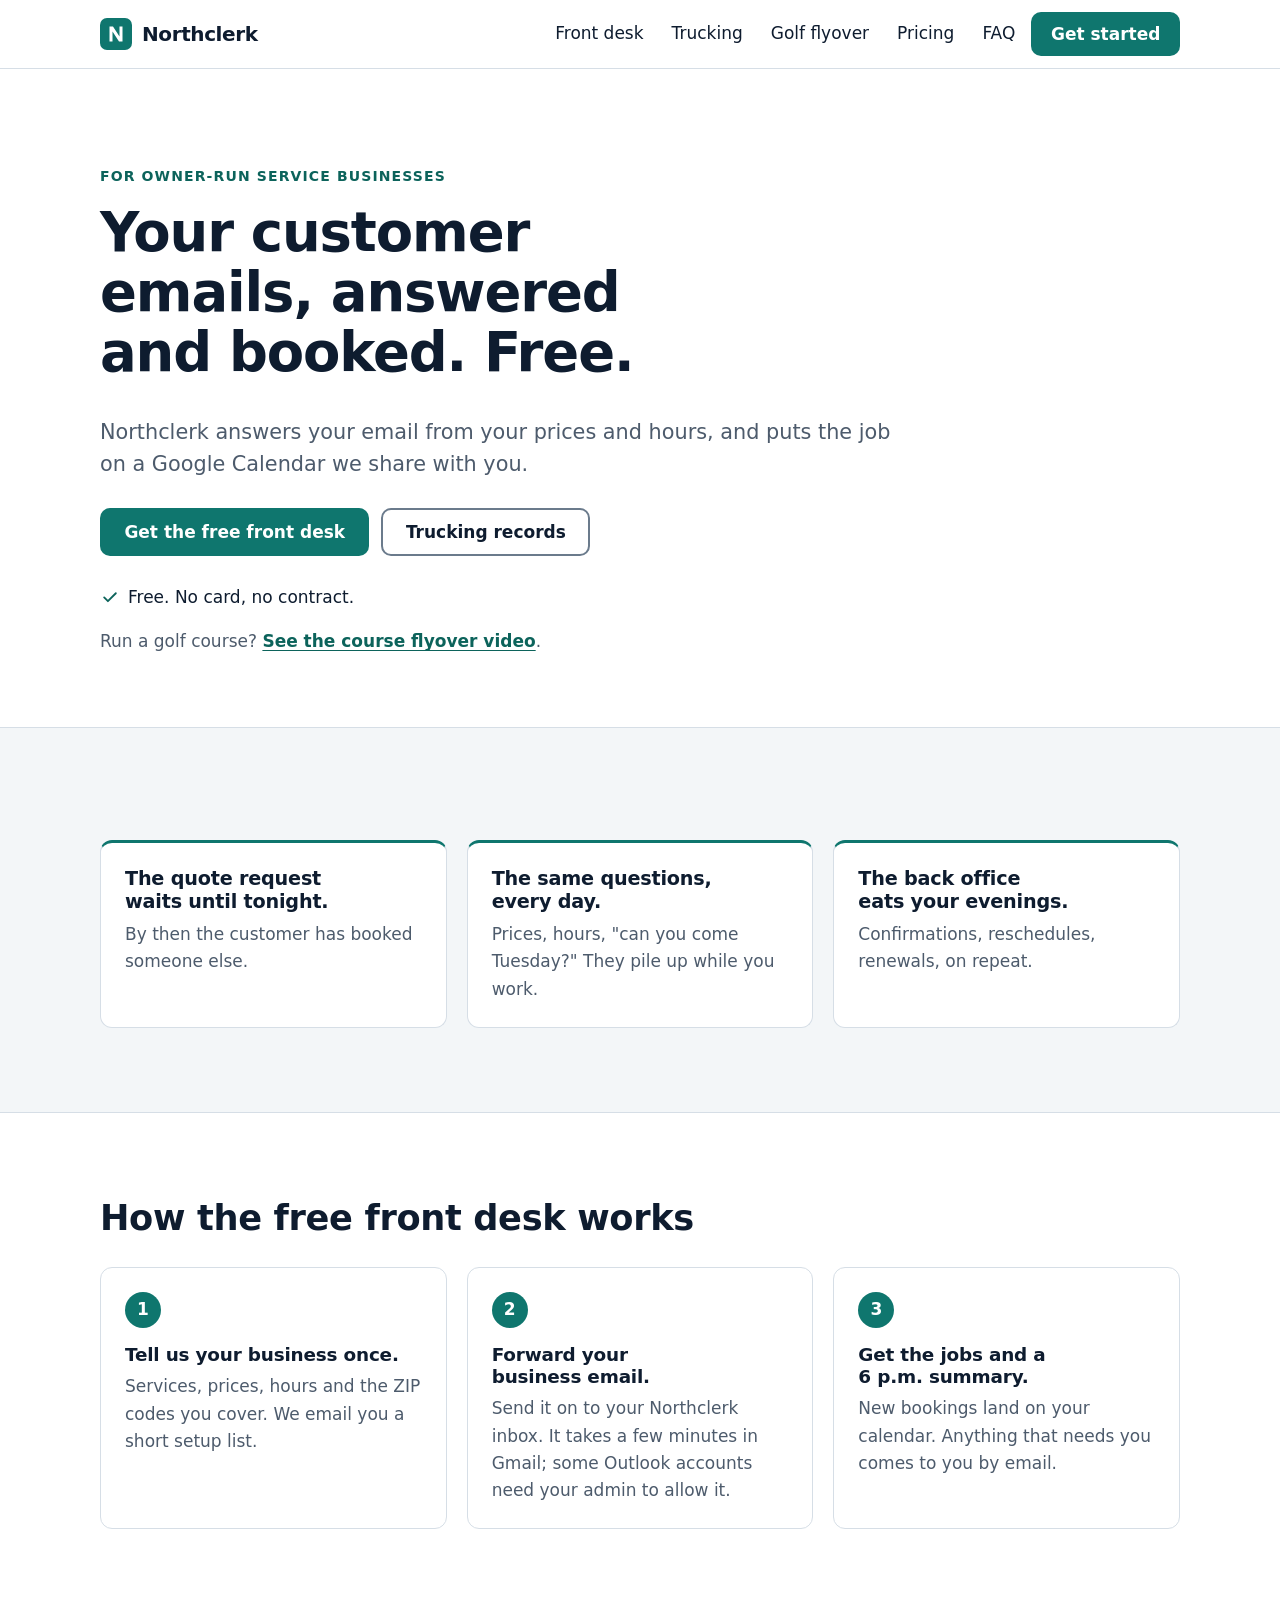
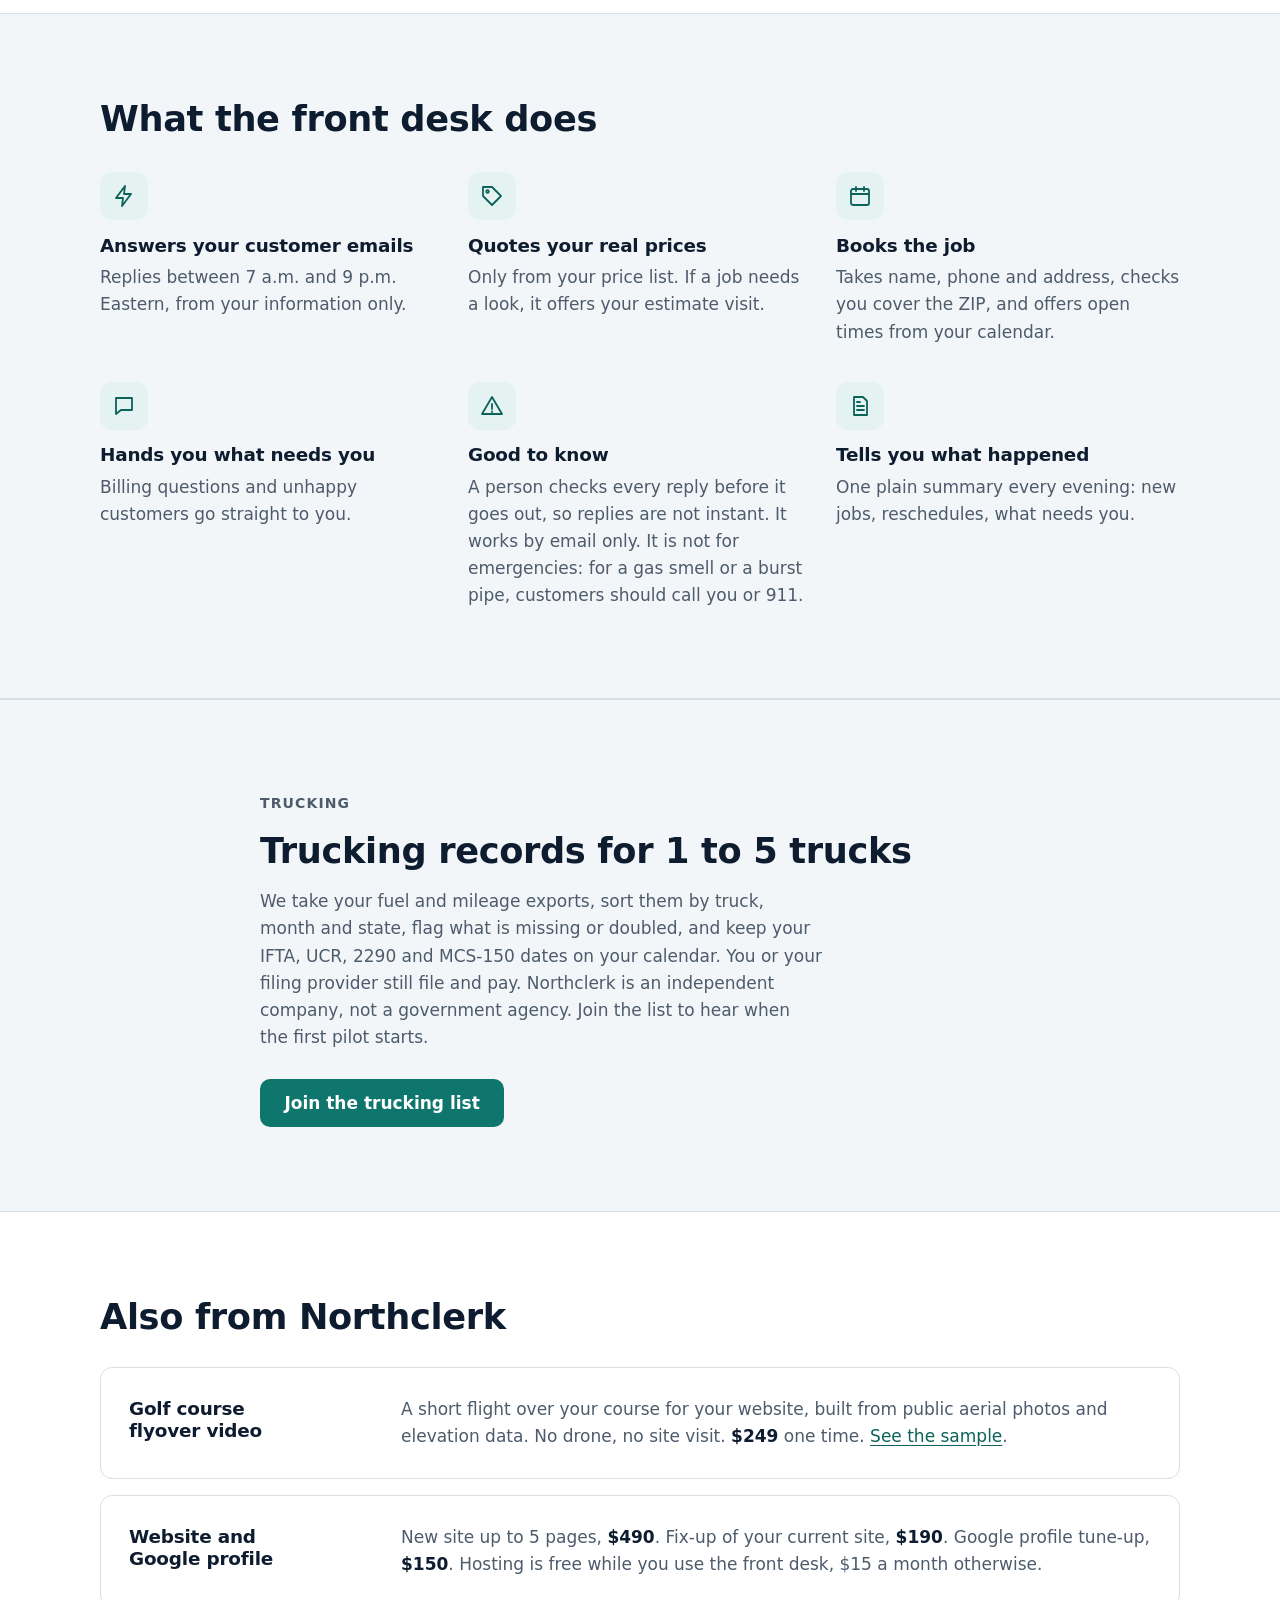
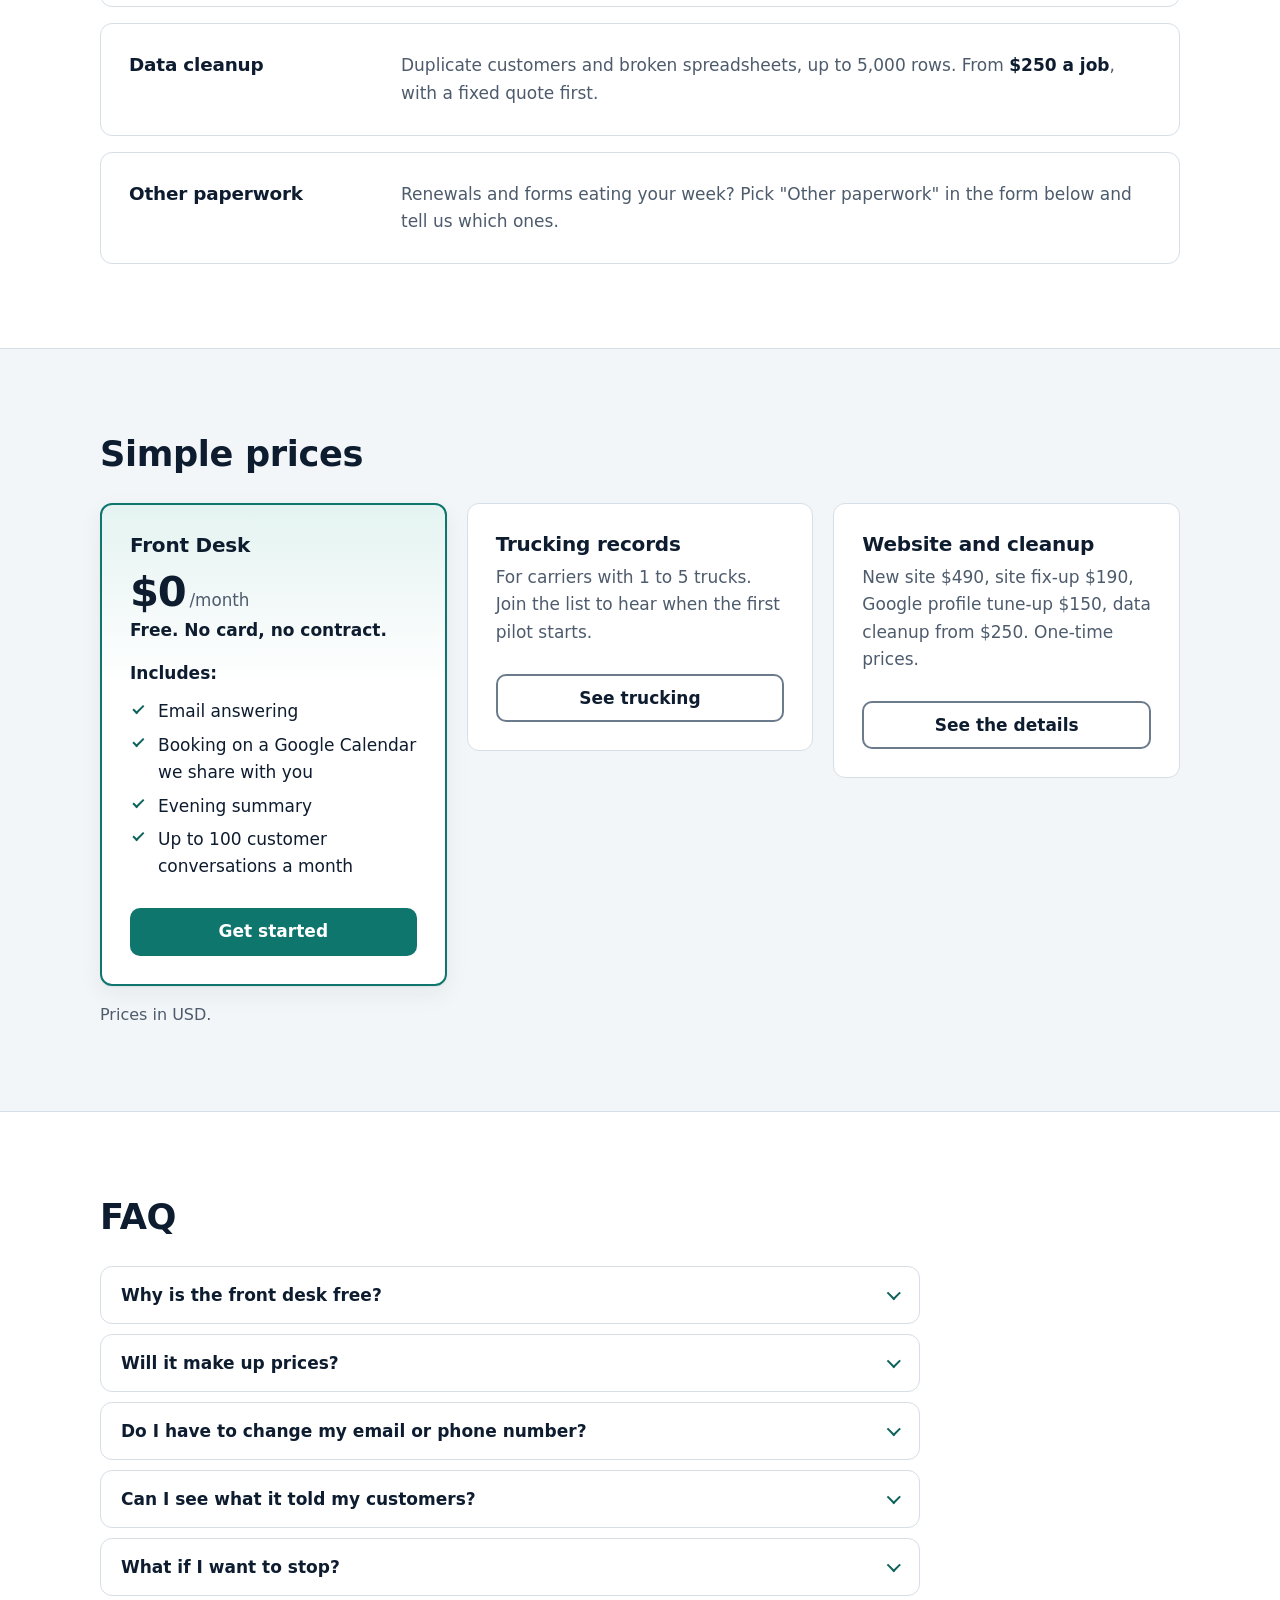
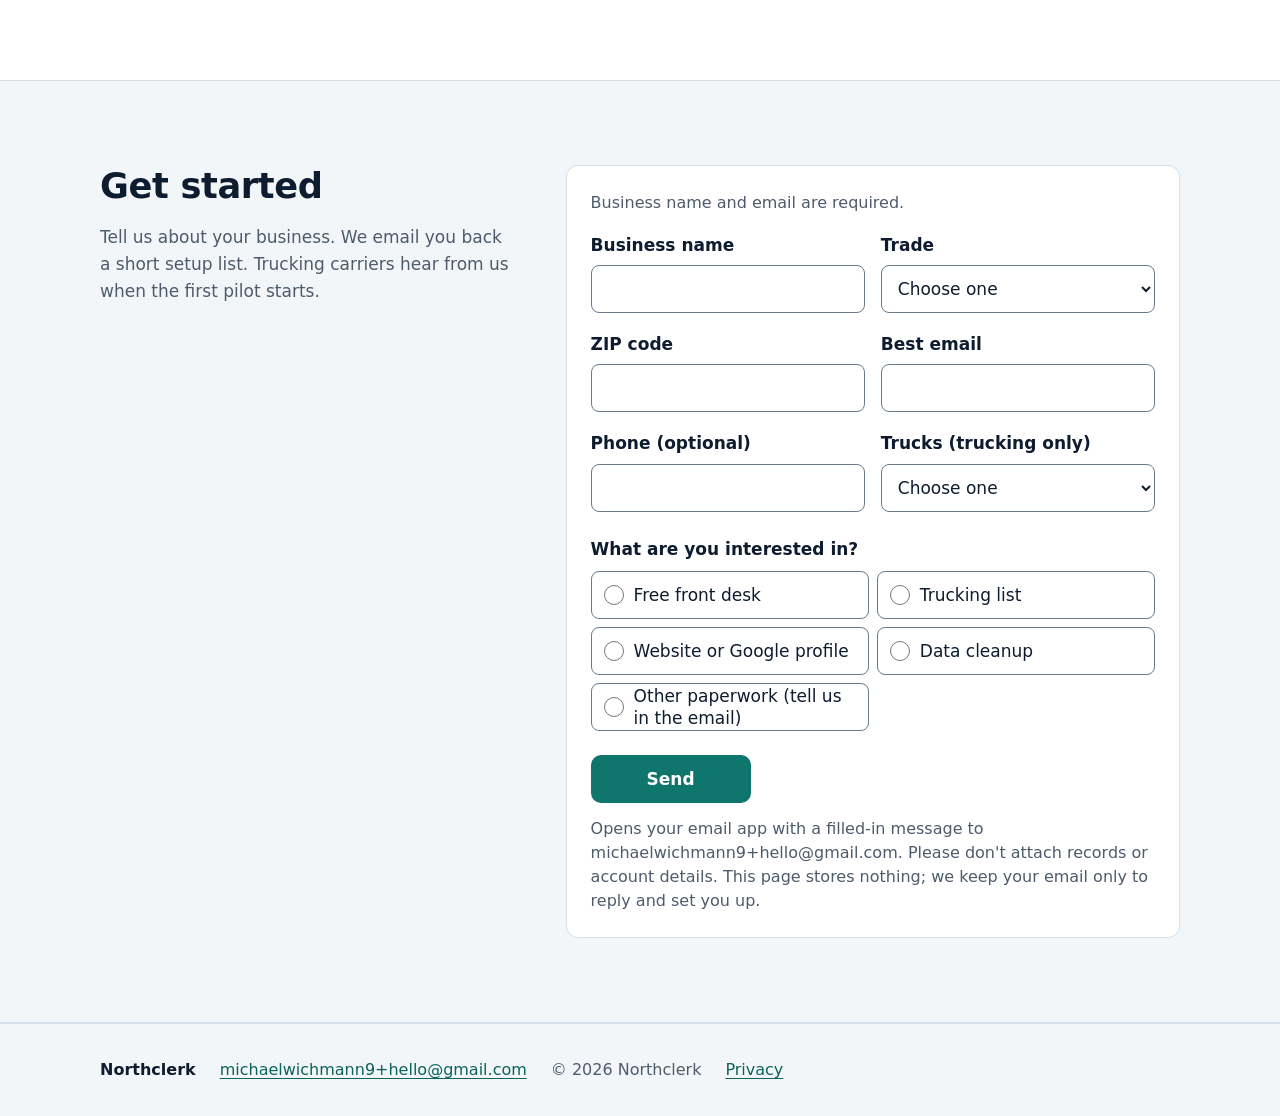
==== index.html @ 7df31d38 "Northclerk site build 8b367c43c388" ====
<!doctype html>
<html lang="en">
<head>
<meta charset="utf-8">
<meta name="northclerk-build" content="8b367c43c38899eb7cf8dd6a8e715c4de9c36d3cd149e46993577dcfc8d37017">
<meta name="viewport" content="width=device-width, initial-scale=1">
<title>Northclerk: a free email front desk for service businesses</title>
<meta name="description" content="Northclerk answers your customers' emails from your prices and hours and books the job on a Google Calendar we share with you. Free, no card, no contract.">
<meta name="color-scheme" content="light dark">
<meta name="theme-color" content="#ffffff" media="(prefers-color-scheme: light)">
<meta name="theme-color" content="#0c1520" media="(prefers-color-scheme: dark)">
<meta property="og:type" content="website">
<meta property="og:site_name" content="Northclerk">
<meta property="og:title" content="Northclerk: a free email front desk for service businesses">
<meta property="og:description" content="Northclerk answers your customers' emails from your prices and hours and books the job on a Google Calendar we share with you. Free, no card, no contract.">
<link rel="icon" type="image/svg+xml" href="data:image/svg+xml,%3Csvg xmlns='http://www.w3.org/2000/svg' viewBox='0 0 64 64'%3E%3Crect width='64' height='64' rx='14' fill='%230f766e'/%3E%3Cpath d='M19 47V17h7l13 20V17h6v30h-7L25 27v20z' fill='%23fff'/%3E%3C/svg%3E">
<script>document.documentElement.className += ' js';</script>
<link rel="stylesheet" href="styles.css">
</head>
<body>
<a class="skip-link" href="#main">Skip to content</a>

<header class="site-header">
  <div class="container header-inner">
    <a class="brand" href="#top" aria-label="Northclerk, back to top">
      <svg class="brand-mark" viewBox="0 0 64 64" width="32" height="32" aria-hidden="true" focusable="false"><rect width="64" height="64" rx="14" fill="currentColor"/><path d="M19 47V17h7l13 20V17h6v30h-7L25 27v20z" fill="var(--accent-ink)"/></svg>
      <span class="brand-name">Northclerk</span>
    </a>
    <button class="nav-toggle" type="button" aria-expanded="false" aria-controls="site-nav">
      <svg width="20" height="20" viewBox="0 0 24 24" fill="none" stroke="currentColor" stroke-width="2" stroke-linecap="round" aria-hidden="true" focusable="false"><path d="M4 7h16M4 12h16M4 17h16"/></svg>
      <span>Menu</span>
    </button>
    <nav class="site-nav" id="site-nav" aria-label="Main">
      <ul>
        <li><a href="#product">Front desk</a></li>
        <li><a href="#trucking">Trucking</a></li>
        <li><a href="/flyover/">Golf flyover</a></li>
        <li><a href="#pricing">Pricing</a></li>
        <li><a href="#faq">FAQ</a></li>
        <li><a class="btn btn-primary btn-small" href="#get-started">Get started</a></li>
      </ul>
    </nav>
  </div>
</header>

<main id="main">

  <section class="hero" id="top" aria-labelledby="hero-title">
    <div class="container">
      <p class="eyebrow">For owner-run service businesses</p>
      <h1 id="hero-title">Your customer emails, answered and booked. Free.</h1>
      <p class="lead">Northclerk answers your email from your prices and hours, and puts the job on a Google Calendar we share with you.</p>
      <div class="btn-row">
        <a class="btn btn-primary" href="#get-started">Get the free front desk</a>
        <a class="btn btn-secondary" href="#trucking">Trucking records</a>
      </div>
      <p class="trust-line">
        <svg width="20" height="20" viewBox="0 0 24 24" fill="none" stroke="currentColor" stroke-width="2.2" stroke-linecap="round" stroke-linejoin="round" aria-hidden="true" focusable="false"><path d="M5 12.5l4.5 4.5L19 7.5"/></svg>
        <span>Free. No card, no contract.</span>
      </p>
      <p class="cross-link">Run a golf course? <a href="/flyover/">See the course flyover video</a>.</p>
    </div>
  </section>

  <section class="section section-alt" id="problem" aria-labelledby="problem-title">
    <div class="container">
      <h2 class="sr-only" id="problem-title">The problem</h2>
      <div class="grid grid-3">
        <article class="card problem-card">
          <h3>The quote request waits until tonight.</h3>
          <p>By then the customer has booked someone else.</p>
        </article>
        <article class="card problem-card">
          <h3>The same questions, every day.</h3>
          <p>Prices, hours, "can you come Tuesday?" They pile up while you work.</p>
        </article>
        <article class="card problem-card">
          <h3>The back office eats your evenings.</h3>
          <p>Confirmations, reschedules, renewals, on repeat.</p>
        </article>
      </div>
    </div>
  </section>

  <section class="section" id="product" aria-labelledby="how-title">
    <div class="container">
      <h2 id="how-title">How the free front desk works</h2>
      <ol class="grid grid-3 steps">
        <li class="card step">
          <h3>Tell us your business once.</h3>
          <p>Services, prices, hours and the ZIP codes you cover. We email you a short setup list.</p>
        </li>
        <li class="card step">
          <h3>Forward your business email.</h3>
          <p>Send it on to your Northclerk inbox. It takes a few minutes in Gmail; some Outlook accounts need your admin to allow it.</p>
        </li>
        <li class="card step">
          <h3>Get the jobs and a 6 p.m. summary.</h3>
          <p>New bookings land on your calendar. Anything that needs you comes to you by email.</p>
        </li>
      </ol>
    </div>
  </section>

  <section class="section section-alt" id="features" aria-labelledby="features-title">
    <div class="container">
      <h2 id="features-title">What the front desk does</h2>
      <div class="grid grid-3 features">
        <article class="feature">
          <span class="icon" aria-hidden="true"><svg viewBox="0 0 24 24" width="24" height="24" fill="none" stroke="currentColor" stroke-width="1.8" stroke-linecap="round" stroke-linejoin="round" focusable="false"><path d="M13 2 4 14h7l-1 8 9-12h-7z"/></svg></span>
          <h3>Answers your customer emails</h3>
          <p>Replies between 7 a.m. and 9 p.m. Eastern, from your information only.</p>
        </article>
        <article class="feature">
          <span class="icon" aria-hidden="true"><svg viewBox="0 0 24 24" width="24" height="24" fill="none" stroke="currentColor" stroke-width="1.8" stroke-linecap="round" stroke-linejoin="round" focusable="false"><path d="M3 3h9l9 9-9 9-9-9z"/><circle cx="7.5" cy="7.5" r="1.3"/></svg></span>
          <h3>Quotes your real prices</h3>
          <p>Only from your price list. If a job needs a look, it offers your estimate visit.</p>
        </article>
        <article class="feature">
          <span class="icon" aria-hidden="true"><svg viewBox="0 0 24 24" width="24" height="24" fill="none" stroke="currentColor" stroke-width="1.8" stroke-linecap="round" stroke-linejoin="round" focusable="false"><rect x="3" y="5" width="18" height="16" rx="2"/><path d="M3 10h18M8 3v4M16 3v4"/></svg></span>
          <h3>Books the job</h3>
          <p>Takes name, phone and address, checks you cover the ZIP, and offers open times from your calendar.</p>
        </article>
        <article class="feature">
          <span class="icon" aria-hidden="true"><svg viewBox="0 0 24 24" width="24" height="24" fill="none" stroke="currentColor" stroke-width="1.8" stroke-linecap="round" stroke-linejoin="round" focusable="false"><path d="M4 4h16v12H9l-5 4z"/></svg></span>
          <h3>Hands you what needs you</h3>
          <p>Billing questions and unhappy customers go straight to you.</p>
        </article>
        <article class="feature">
          <span class="icon" aria-hidden="true"><svg viewBox="0 0 24 24" width="24" height="24" fill="none" stroke="currentColor" stroke-width="1.8" stroke-linecap="round" stroke-linejoin="round" focusable="false"><path d="M12 3 2 20h20z"/><path d="M12 10v5M12 17.5v.5"/></svg></span>
          <h3>Good to know</h3>
          <p>A person checks every reply before it goes out, so replies are not instant. It works by email only. It is not for emergencies: for a gas smell or a burst pipe, customers should call you or 911.</p>
        </article>
        <article class="feature">
          <span class="icon" aria-hidden="true"><svg viewBox="0 0 24 24" width="24" height="24" fill="none" stroke="currentColor" stroke-width="1.8" stroke-linecap="round" stroke-linejoin="round" focusable="false"><path d="M6 3h9l4 4v14H6z"/><path d="M9 8h3M9 12h7M9 16h7"/></svg></span>
          <h3>Tells you what happened</h3>
          <p>One plain summary every evening: new jobs, reschedules, what needs you.</p>
        </article>
      </div>
    </div>
  </section>

  <section class="section section-alt" id="trucking" aria-labelledby="trucking-title">
    <div class="container narrow">
      <div class="demo-copy">
        <p class="eyebrow">Trucking</p>
        <h2 id="trucking-title">Trucking records for 1 to 5 trucks</h2>
        <p>We take your fuel and mileage exports, sort them by truck, month and state, flag what is missing or doubled, and keep your IFTA, UCR, 2290 and MCS-150 dates on your calendar. You or your filing provider still file and pay. Northclerk is an independent company, not a government agency. Join the list to hear when the first pilot starts.</p>
        <div class="btn-row">
          <a class="btn btn-primary" href="#get-started" data-interest="Trucking paperwork list">Join the trucking list</a>
        </div>
      </div>
    </div>
  </section>

  <section class="section" id="more" aria-labelledby="more-title">
    <div class="container">
      <h2 id="more-title">Also from Northclerk</h2>
      <div class="lines">
        <article class="card line">
          <h3>Golf course flyover video</h3>
          <p>A short flight over your course for your website, built from public aerial photos and elevation data. No drone, no site visit. <strong>$249</strong> one time. <a href="/flyover/">See the sample</a>.</p>
        </article>
        <article class="card line">
          <h3>Website and Google profile</h3>
          <p>New site up to 5 pages, <strong>$490</strong>. Fix-up of your current site, <strong>$190</strong>. Google profile tune-up, <strong>$150</strong>. Hosting is free while you use the front desk, $15 a month otherwise.</p>
        </article>
        <article class="card line">
          <h3>Data cleanup</h3>
          <p>Duplicate customers and broken spreadsheets, up to 5,000 rows. From <strong>$250 a job</strong>, with a fixed quote first.</p>
        </article>
        <article class="card line">
          <h3>Other paperwork</h3>
          <p>Renewals and forms eating your week? Pick "Other paperwork" in the form below and tell us which ones.</p>
        </article>
      </div>
    </div>
  </section>

  <section class="section section-alt" id="pricing" aria-labelledby="pricing-title">
    <div class="container">
      <h2 id="pricing-title">Simple prices</h2>
      <div class="grid grid-3 pricing">
        <article class="card price-card price-card-featured" aria-labelledby="plan-1">
          <h3 id="plan-1">Front Desk</h3>
          <p class="price"><span class="amount">$0</span><span class="per">/month</span></p>
          <p class="price-sub">Free. No card, no contract.</p>
          <p class="includes">Includes:</p>
          <ul class="checks">
            <li>Email answering</li>
            <li>Booking on a Google Calendar we share with you</li>
            <li>Evening summary</li>
            <li>Up to 100 customer conversations a month</li>
          </ul>
          <a class="btn btn-primary" href="#get-started">Get started</a>
        </article>
        <article class="card price-card" aria-labelledby="plan-2">
          <h3 id="plan-2">Trucking records</h3>
          <p class="desc">For carriers with 1 to 5 trucks. Join the list to hear when the first pilot starts.</p>
          <a class="btn btn-secondary" href="#trucking">See trucking</a>
        </article>
        <article class="card price-card" aria-labelledby="plan-3">
          <h3 id="plan-3">Website and cleanup</h3>
          <p class="desc">New site $490, site fix-up $190, Google profile tune-up $150, data cleanup from $250. One-time prices.</p>
          <a class="btn btn-secondary" href="#more">See the details</a>
        </article>
      </div>
      <p class="fine">Prices in USD.</p>
    </div>
  </section>

  <section class="section" id="faq" aria-labelledby="faq-title">
    <div class="container">
      <h2 id="faq-title">FAQ</h2>
      <div class="faq">
        <details>
          <summary>Why is the front desk free?</summary>
          <p>It costs us little to run, and it shows you how we work. We charge for websites, cleanup and records work. It covers up to 100 conversations a month, and we will tell you before anything changes.</p>
        </details>
        <details>
          <summary>Will it make up prices?</summary>
          <p>No. It quotes only from your price list. Anything else goes to you.</p>
        </details>
        <details>
          <summary>Do I have to change my email or phone number?</summary>
          <p>No. You keep your email, phone number and website, and forward your business email to your Northclerk inbox. Replies to customers come from that inbox, which is a Gmail address.</p>
        </details>
        <details>
          <summary>Can I see what it told my customers?</summary>
          <p>Yes. Every conversation is in your evening summary, and we send the full thread whenever you ask.</p>
        </details>
        <details>
          <summary>What if I want to stop?</summary>
          <p>Tell us and we stop. No contract.</p>
        </details>
      </div>
    </div>
  </section>

  <section class="section section-alt" id="get-started" aria-labelledby="start-title">
    <div class="container start-layout">
      <div class="start-copy">
        <h2 id="start-title">Get started</h2>
        <p>Tell us about your business. We email you back a short setup list. Trucking carriers hear from us when the first pilot starts.</p>
      </div>

      <form class="card signup" id="signup-form" action="mailto:michaelwichmann9+hello@gmail.com" method="post" enctype="text/plain" autocomplete="on">
        <p class="form-hint">Business name and email are required.</p>
        <div class="fields">
          <div class="field">
            <label for="f-business">Business name</label>
            <input type="text" id="f-business" name="Business name" required autocomplete="organization" aria-describedby="e-business">
            <span class="field-error" id="e-business" aria-live="polite"></span>
          </div>
          <div class="field">
            <label for="f-trade">Trade</label>
            <select id="f-trade" name="Trade">
              <option value="">Choose one</option>
              <option>Plumbing</option>
              <option>HVAC</option>
              <option>Electrical</option>
              <option>Roofing</option>
              <option>Landscaping</option>
              <option>Cleaning</option>
              <option>Auto repair</option>
              <option>Salon/spa</option>
              <option>Garage door</option>
              <option>Pest control</option>
              <option>Trucking</option>
              <option>Other</option>
            </select>
          </div>
          <div class="field">
            <label for="f-zip">ZIP code</label>
            <input type="text" id="f-zip" name="ZIP code" inputmode="numeric" autocomplete="postal-code">
          </div>
          <div class="field">
            <label for="f-email">Best email</label>
            <input type="email" id="f-email" name="Best email" required autocomplete="email" aria-describedby="e-email">
            <span class="field-error" id="e-email" aria-live="polite"></span>
          </div>
          <div class="field">
            <label for="f-phone">Phone (optional)</label>
            <input type="tel" id="f-phone" name="Phone" autocomplete="tel">
          </div>
          <div class="field">
            <label for="f-trucks">Trucks (trucking only)</label>
            <select id="f-trucks" name="Trucks">
              <option value="">Choose one</option>
              <option>1</option>
              <option>2 to 5</option>
              <option value="6 to 10">6 to 10</option>
              <option>More than 10</option>
            </select>
          </div>
        </div>
        <fieldset class="choices">
          <legend>What are you interested in?</legend>
          <label class="choice"><input type="radio" name="Interested in" value="Free front desk"><span>Free front desk</span></label>
          <label class="choice"><input type="radio" name="Interested in" value="Trucking paperwork list"><span>Trucking list</span></label>
          <label class="choice"><input type="radio" name="Interested in" value="Website"><span>Website or Google profile</span></label>
          <label class="choice"><input type="radio" name="Interested in" value="Data cleanup"><span>Data cleanup</span></label>
          <label class="choice"><input type="radio" name="Interested in" value="Other paperwork"><span>Other paperwork (tell us in the email)</span></label>
        </fieldset>
        <div class="submit-row">
          <button class="btn btn-primary" type="submit" aria-describedby="send-note">Send</button>
          <p class="note" id="send-note">Opens your email app with a filled-in message to michaelwichmann9+hello@gmail.com. Please don't attach records or account details. This page stores nothing; we keep your email only to reply and set you up.</p>
        </div>
      </form>
    </div>
  </section>

</main>

<footer class="site-footer">
  <div class="container footer-inner">
    <p class="footer-brand"><strong>Northclerk</strong></p>
    <p><a href="mailto:michaelwichmann9+hello@gmail.com">michaelwichmann9+hello@gmail.com</a></p>
    <p>&copy; 2026 Northclerk</p>
    <p><a href="privacy.html">Privacy</a></p>
  </div>
</footer>

<script src="site.js" defer></script>
</body>
</html>
---- styles.css ----
/* Northclerk marketing site. No external resources. System fonts only. */

:root {
  --bg: #ffffff;
  --bg-alt: #f3f6f8;
  --surface: #ffffff;
  --ink: #0e1c2f;
  --muted: #4d5b6c;
  --line: #d6dee6;
  --line-strong: #aab7c4;
  --field-line: #6b7b8c;
  --accent: #0f766e;
  --accent-ink: #ffffff;
  --accent-text: #0c635b;
  --accent-soft: #e4f3f1;
  --error: #b42318;
  --shadow: 0 1px 2px rgba(14, 28, 47, 0.06), 0 8px 24px rgba(14, 28, 47, 0.06);
  --font: system-ui, -apple-system, "Segoe UI", Roboto, "Helvetica Neue", Arial, sans-serif;
  --radius: 12px;
  --header-h: 68px;
}

@media (prefers-color-scheme: dark) {
  :root {
    --bg: #0c1520;
    --bg-alt: #101c2a;
    --surface: #142234;
    --ink: #e8eef4;
    --muted: #a9b7c6;
    --line: #26384c;
    --line-strong: #46607a;
    --field-line: #6a859f;
    --accent: #5fd1c3;
    --accent-ink: #04201d;
    --accent-text: #6fddd0;
    --accent-soft: #123432;
    --error: #ff9d92;
    --shadow: 0 1px 2px rgba(0, 0, 0, 0.4), 0 8px 24px rgba(0, 0, 0, 0.3);
  }
}

*,
*::before,
*::after { box-sizing: border-box; }

html {
  -webkit-text-size-adjust: 100%;
  scroll-padding-top: calc(var(--header-h) + 8px);
}

@media (prefers-reduced-motion: no-preference) {
  html { scroll-behavior: smooth; }
}

body {
  margin: 0;
  background: var(--bg);
  color: var(--ink);
  font-family: var(--font);
  font-size: 1.0625rem; /* 17px */
  line-height: 1.6;
  min-height: 100vh;
  display: flex;
  flex-direction: column;
}

img, svg, iframe { max-width: 100%; }
main { flex: 1 0 auto; }

h1, h2, h3 { line-height: 1.2; margin: 0 0 0.6em; letter-spacing: -0.01em; text-wrap: balance; }
h1 { font-size: clamp(2.05rem, 6vw, 3.4rem); letter-spacing: -0.02em; line-height: 1.1; }
h2 { font-size: clamp(1.6rem, 4vw, 2.2rem); margin-bottom: 1rem; }
h3 { font-size: 1.15rem; margin-bottom: 0.4em; }
p { margin: 0 0 1em; }
p:last-child { margin-bottom: 0; }

a { color: var(--accent-text); text-underline-offset: 3px; }
a:hover { text-decoration-thickness: 2px; }

:focus-visible {
  outline: 3px solid var(--accent);
  outline-offset: 3px;
  border-radius: 4px;
}

.sr-only {
  position: absolute;
  width: 1px;
  height: 1px;
  margin: -1px;
  padding: 0;
  overflow: hidden;
  clip: rect(0, 0, 0, 0);
  white-space: nowrap;
  border: 0;
}

.skip-link {
  position: absolute;
  left: 16px;
  top: -100px;
  z-index: 100;
  background: var(--accent);
  color: var(--accent-ink);
  padding: 12px 16px;
  border-radius: 8px;
  font-weight: 600;
  text-decoration: none;
}
.skip-link:focus { top: 8px; }

.container {
  width: min(100% - 32px, 1080px);
  margin-inline: auto;
}
.container.narrow { max-width: 760px; }

/* ---------- Header / nav ---------- */

.site-header {
  position: sticky;
  top: 0;
  z-index: 50;
  background: var(--bg);
  border-bottom: 1px solid var(--line);
}

.header-inner {
  display: flex;
  align-items: center;
  justify-content: space-between;
  flex-wrap: wrap;
  gap: 4px 16px;
  min-height: var(--header-h);
}

.brand {
  display: inline-flex;
  align-items: center;
  gap: 10px;
  min-height: 44px;
  color: var(--accent);
  text-decoration: none;
}
.brand-name {
  color: var(--ink);
  font-size: 1.25rem;
  font-weight: 700;
  letter-spacing: -0.02em;
}

.site-nav ul {
  display: flex;
  align-items: center;
  flex-wrap: wrap;
  gap: 4px;
  list-style: none;
  margin: 0;
  padding: 0;
}
.site-nav a:not(.btn) {
  display: inline-flex;
  align-items: center;
  min-height: 44px;
  padding: 0 12px;
  color: var(--ink);
  font-weight: 500;
  text-decoration: none;
  border-radius: 8px;
}
.site-nav a:not(.btn):hover { color: var(--accent-text); background: var(--bg-alt); }

.nav-toggle { display: none; }

@media (max-width: 820px) {
  /* Without JS the links simply wrap under the brand. With JS they collapse behind a button. */
  .site-nav { width: 100%; }
  .site-nav ul { margin-bottom: 8px; }

  .js .nav-toggle {
    display: inline-flex;
    align-items: center;
    gap: 8px;
    min-height: 44px;
    min-width: 44px;
    padding: 0 14px;
    font: inherit;
    font-weight: 600;
    color: var(--ink);
    background: transparent;
    border: 1px solid var(--field-line);
    border-radius: 10px;
    cursor: pointer;
  }
  .js .nav-toggle:hover { background: var(--bg-alt); }

  .js .site-nav {
    display: none;
    position: absolute;
    left: 0;
    right: 0;
    top: 100%;
    padding: 8px 16px 16px;
    background: var(--bg);
    border-bottom: 1px solid var(--line);
    box-shadow: var(--shadow);
  }
  .js .site-nav.is-open { display: block; }
  .js .site-nav ul { flex-direction: column; align-items: stretch; gap: 2px; margin: 0; }
  .js .site-nav a:not(.btn) { min-height: 48px; padding: 0 12px; width: 100%; }
  .js .site-nav .btn { width: 100%; margin-top: 8px; }
}

/* ---------- Buttons ---------- */

.btn {
  display: inline-flex;
  align-items: center;
  justify-content: center;
  min-height: 48px;
  padding: 0 1.4rem;
  font: inherit;
  font-weight: 600;
  line-height: 1.2;
  text-align: center;
  text-decoration: none;
  border: 2px solid transparent;
  border-radius: 10px;
  cursor: pointer;
}
.btn-small { min-height: 44px; padding: 0 1.1rem; }
.btn-primary { background: var(--accent); color: var(--accent-ink); }
.btn-primary:hover { filter: brightness(1.08); }
.btn-secondary { background: transparent; color: var(--ink); border-color: var(--field-line); }
.btn-secondary:hover { border-color: var(--ink); }

.btn-row {
  display: flex;
  flex-wrap: wrap;
  gap: 12px;
  margin-top: 1.75rem;
}

/* ---------- Sections ---------- */

.section { padding-block: clamp(3rem, 7vw, 5.25rem); }
.section-alt { background: var(--bg-alt); border-block: 1px solid var(--line); }
.section h2 { max-width: 34ch; }
.section .container > h2 + * { margin-top: 1.75rem; }

.eyebrow {
  margin: 0 0 1rem;
  color: var(--accent-text);
  font-size: 0.875rem;
  font-weight: 700;
  letter-spacing: 0.08em;
  text-transform: uppercase;
}

.hero { padding-block: clamp(3rem, 8vw, 6rem) clamp(2.75rem, 6vw, 4.5rem); }
.hero h1 { max-width: 20ch; }
.lead {
  max-width: 62ch;
  margin-top: 1.25rem;
  color: var(--muted);
  font-size: clamp(1.1rem, 2.4vw, 1.3rem);
  line-height: 1.55;
}
.trust-line {
  display: flex;
  align-items: flex-start;
  gap: 8px;
  margin-top: 1.75rem;
  color: var(--ink);
  font-weight: 500;
}
.trust-line svg { flex: none; margin-top: 3px; color: var(--accent-text); }
.cross-link { margin-top: 1rem; color: var(--muted); }
.cross-link a { font-weight: 600; }

.page { padding-block: clamp(3rem, 8vw, 5rem); }
.page h1 { font-size: clamp(2rem, 5vw, 2.75rem); margin-bottom: 1.25rem; }

/* ---------- Grids and cards ---------- */

.grid {
  display: grid;
  gap: 20px;
  grid-template-columns: repeat(auto-fit, minmax(min(100%, 17rem), 1fr));
  padding: 0;
  margin: 0;
  list-style: none;
}
.grid > * { min-width: 0; }

.card {
  background: var(--surface);
  border: 1px solid var(--line);
  border-radius: var(--radius);
  padding: 1.5rem;
}
.card p { color: var(--muted); }

.problem-card { border-top: 3px solid var(--accent); }
.problem-card h3 { font-size: 1.2rem; }

.steps { counter-reset: step; }
.step { counter-increment: step; }
.step::before {
  content: counter(step);
  display: grid;
  place-items: center;
  width: 36px;
  height: 36px;
  margin-bottom: 1rem;
  background: var(--accent);
  color: var(--accent-ink);
  font-weight: 700;
  border-radius: 50%;
}

.features { gap: 28px 24px; }
.feature { padding: 0.25rem 0; }
.feature p { color: var(--muted); }
.icon {
  display: grid;
  place-items: center;
  width: 48px;
  height: 48px;
  margin-bottom: 0.9rem;
  color: var(--accent-text);
  background: var(--accent-soft);
  border-radius: 12px;
}

/* ---------- Demo ---------- */

.demo-layout {
  display: grid;
  gap: 28px 48px;
  grid-template-columns: minmax(0, 1fr);
  align-items: start;
}
@media (min-width: 900px) {
  .demo-layout { grid-template-columns: minmax(0, 1fr) minmax(0, 420px); }
  .demo-copy { padding-top: 0.5rem; }
}
.demo-copy p { color: var(--muted); max-width: 52ch; }
.demo-widget { min-width: 0; }

.demo-frame {
  width: 100%;
  max-width: 420px;
  background: var(--surface);
  border: 1px solid var(--line-strong);
  border-radius: 16px;
  overflow: hidden;
  box-shadow: var(--shadow);
}
.demo-frame iframe {
  display: block;
  width: 420px;
  max-width: 100%;
  height: 620px;
  border: 0;
  background: var(--surface);
}
@media (max-width: 600px) {
  .demo-frame { max-width: none; }
  .demo-frame iframe { width: 100%; height: 560px; }
}

.note {
  margin-top: 0.9rem;
  color: var(--muted);
  font-size: 1rem;
  line-height: 1.5;
}
.demo-widget .note { max-width: 420px; }

/* ---------- Product lines ---------- */

.lines { display: grid; gap: 16px; }
.line { display: grid; gap: 0.25rem 2rem; }
.line h3 { margin: 0; }
.line p { margin: 0; }
.line strong { color: var(--ink); white-space: nowrap; }
@media (min-width: 760px) {
  .line { grid-template-columns: minmax(0, 15rem) minmax(0, 1fr); align-items: baseline; padding: 1.75rem; }
}

/* ---------- Pricing ---------- */

.pricing { align-items: start; }
.price-card { display: flex; flex-direction: column; padding: 1.75rem; }
.price-card h3 { font-size: 1.25rem; }
.price-card .btn { margin-top: 0.25rem; }
.price-card .desc { margin-bottom: 1.5rem; }

.price-card-featured {
  border: 2px solid var(--accent);
  background: linear-gradient(180deg, var(--accent-soft), var(--surface) 38%);
  box-shadow: var(--shadow);
}
.price-card .price { display: flex; align-items: baseline; flex-wrap: wrap; gap: 0 4px; margin: 0.25rem 0 0.1rem; color: var(--ink); }
.price .amount { font-size: 2.6rem; font-weight: 700; letter-spacing: -0.03em; line-height: 1.1; }
.price .per { color: var(--muted); font-size: 1.05rem; font-weight: 500; }
.price-card .price-sub { margin-bottom: 1rem; color: var(--ink); font-weight: 600; }
.price-card .includes { margin-bottom: 0.5rem; color: var(--ink); font-weight: 600; }

.checks { list-style: none; margin: 0 0 1.25rem; padding: 0; }
.checks li {
  position: relative;
  padding: 0.2rem 0 0.2rem 1.75rem;
}
.checks li::before {
  content: "";
  position: absolute;
  left: 0.2rem;
  top: 0.6rem;
  width: 0.7rem;
  height: 0.4rem;
  border-left: 2.5px solid var(--accent-text);
  border-bottom: 2.5px solid var(--accent-text);
  transform: rotate(-45deg);
}

.price-card .free-pill {
  align-self: flex-start;
  margin: 0 0 1.25rem;
  padding: 0.3rem 0.8rem;
  color: var(--accent-text);
  background: var(--accent-soft);
  border: 1px solid var(--accent);
  border-radius: 999px;
  font-weight: 700;
  font-size: 0.95rem;
}

.compare {
  max-width: 80ch;
  margin-top: 2rem;
  padding: 1rem 1.25rem;
  background: var(--bg-alt);
  border-left: 4px solid var(--accent);
  border-radius: 6px;
  color: var(--ink);
  font-size: 1rem;
}
.fine {
  max-width: 80ch;
  margin-top: 1rem;
  color: var(--muted);
  font-size: 1rem;
}

/* ---------- FAQ ---------- */

.faq { display: grid; gap: 10px; max-width: 820px; }
.faq details {
  background: var(--surface);
  border: 1px solid var(--line);
  border-radius: var(--radius);
}
.faq summary {
  position: relative;
  display: flex;
  align-items: center;
  min-height: 56px;
  padding: 0.6rem 3.25rem 0.6rem 1.25rem;
  font-weight: 600;
  line-height: 1.35;
  cursor: pointer;
  list-style: none;
  border-radius: var(--radius);
}
.faq summary::-webkit-details-marker { display: none; }
.faq summary::after {
  content: "";
  position: absolute;
  right: 1.25rem;
  top: 50%;
  width: 0.6rem;
  height: 0.6rem;
  margin-top: -0.45rem;
  border-right: 2.5px solid var(--accent-text);
  border-bottom: 2.5px solid var(--accent-text);
  transform: rotate(45deg);
}
.faq details[open] summary::after { margin-top: -0.2rem; transform: rotate(-135deg); }
.faq details[open] summary { color: var(--accent-text); }
.faq details p { margin: 0; padding: 0 1.25rem 1.25rem; color: var(--muted); }

/* ---------- Get started form ---------- */

.start-layout {
  display: grid;
  gap: 28px 56px;
  grid-template-columns: minmax(0, 1fr);
  align-items: start;
}
@media (min-width: 900px) {
  .start-layout { grid-template-columns: minmax(0, 0.8fr) minmax(0, 1.2fr); }
}
.start-copy p { color: var(--muted); max-width: 44ch; }

.signup { padding: 1.5rem; }
.form-hint { margin-bottom: 1rem; color: var(--muted); font-size: 1rem; }
.fields {
  display: grid;
  gap: 18px 16px;
  grid-template-columns: minmax(0, 1fr);
}
@media (min-width: 620px) {
  .fields { grid-template-columns: repeat(2, minmax(0, 1fr)); }
}
.field { min-width: 0; }
.field label,
.choices legend {
  display: block;
  margin-bottom: 6px;
  font-weight: 600;
}
.field input,
.field select {
  display: block;
  width: 100%;
  min-height: 48px;
  padding: 0 12px;
  font: inherit;
  color: var(--ink);
  background: var(--bg);
  border: 1.5px solid var(--field-line);
  border-radius: 8px;
}
.field input:focus-visible,
.field select:focus-visible {
  outline: 3px solid var(--accent);
  outline-offset: 1px;
  border-color: var(--accent);
}
.field input[aria-invalid="true"] { border-color: var(--error); }
.field-error { display: block; margin-top: 6px; color: var(--error); font-size: 1rem; font-weight: 600; }
.field-error:empty { display: none; }

.choices {
  display: grid;
  gap: 8px;
  grid-template-columns: repeat(2, minmax(0, 1fr));
  margin: 1.5rem 0 0;
  padding: 0;
  border: 0;
  min-width: 0;
}
.choices legend { padding: 0; margin-bottom: 8px; }
.choice {
  display: flex;
  align-items: center;
  gap: 10px;
  min-height: 48px;
  padding: 0 12px;
  background: var(--bg);
  border: 1.5px solid var(--field-line);
  border-radius: 8px;
  cursor: pointer;
}
.choice:has(input:checked) { border-color: var(--accent); background: var(--accent-soft); }
.choice input {
  flex: none;
  width: 20px;
  height: 20px;
  margin: 0;
  accent-color: var(--accent);
  font: inherit;
}
.choice span { line-height: 1.3; }

.submit-row { margin-top: 1.5rem; }
.submit-row .btn { min-width: 160px; }
.submit-row .note { margin-top: 0.9rem; }

/* ---------- Footer ---------- */

.site-footer {
  padding-block: 1.5rem;
  border-top: 1px solid var(--line);
  background: var(--bg-alt);
  color: var(--muted);
  font-size: 1rem;
}
.footer-inner {
  display: flex;
  flex-wrap: wrap;
  align-items: center;
  gap: 0 24px;
}
.footer-inner p { margin: 0; display: flex; align-items: center; min-height: 44px; overflow-wrap: anywhere; }
.footer-brand { color: var(--ink); }
.footer-inner a { display: inline-flex; align-items: center; min-height: 44px; }

/* ---------- Small screens ---------- */

@media (max-width: 520px) {
  .btn-row .btn { width: 100%; }
  .card { padding: 1.25rem; }
  .price-card { padding: 1.5rem 1.25rem; }
  .signup { padding: 1.25rem; }
  .submit-row .btn { width: 100%; }
}

/* Keep interest labels readable on narrow phones. */
@media (max-width: 520px) { .choices { grid-template-columns: minmax(0, 1fr); } }
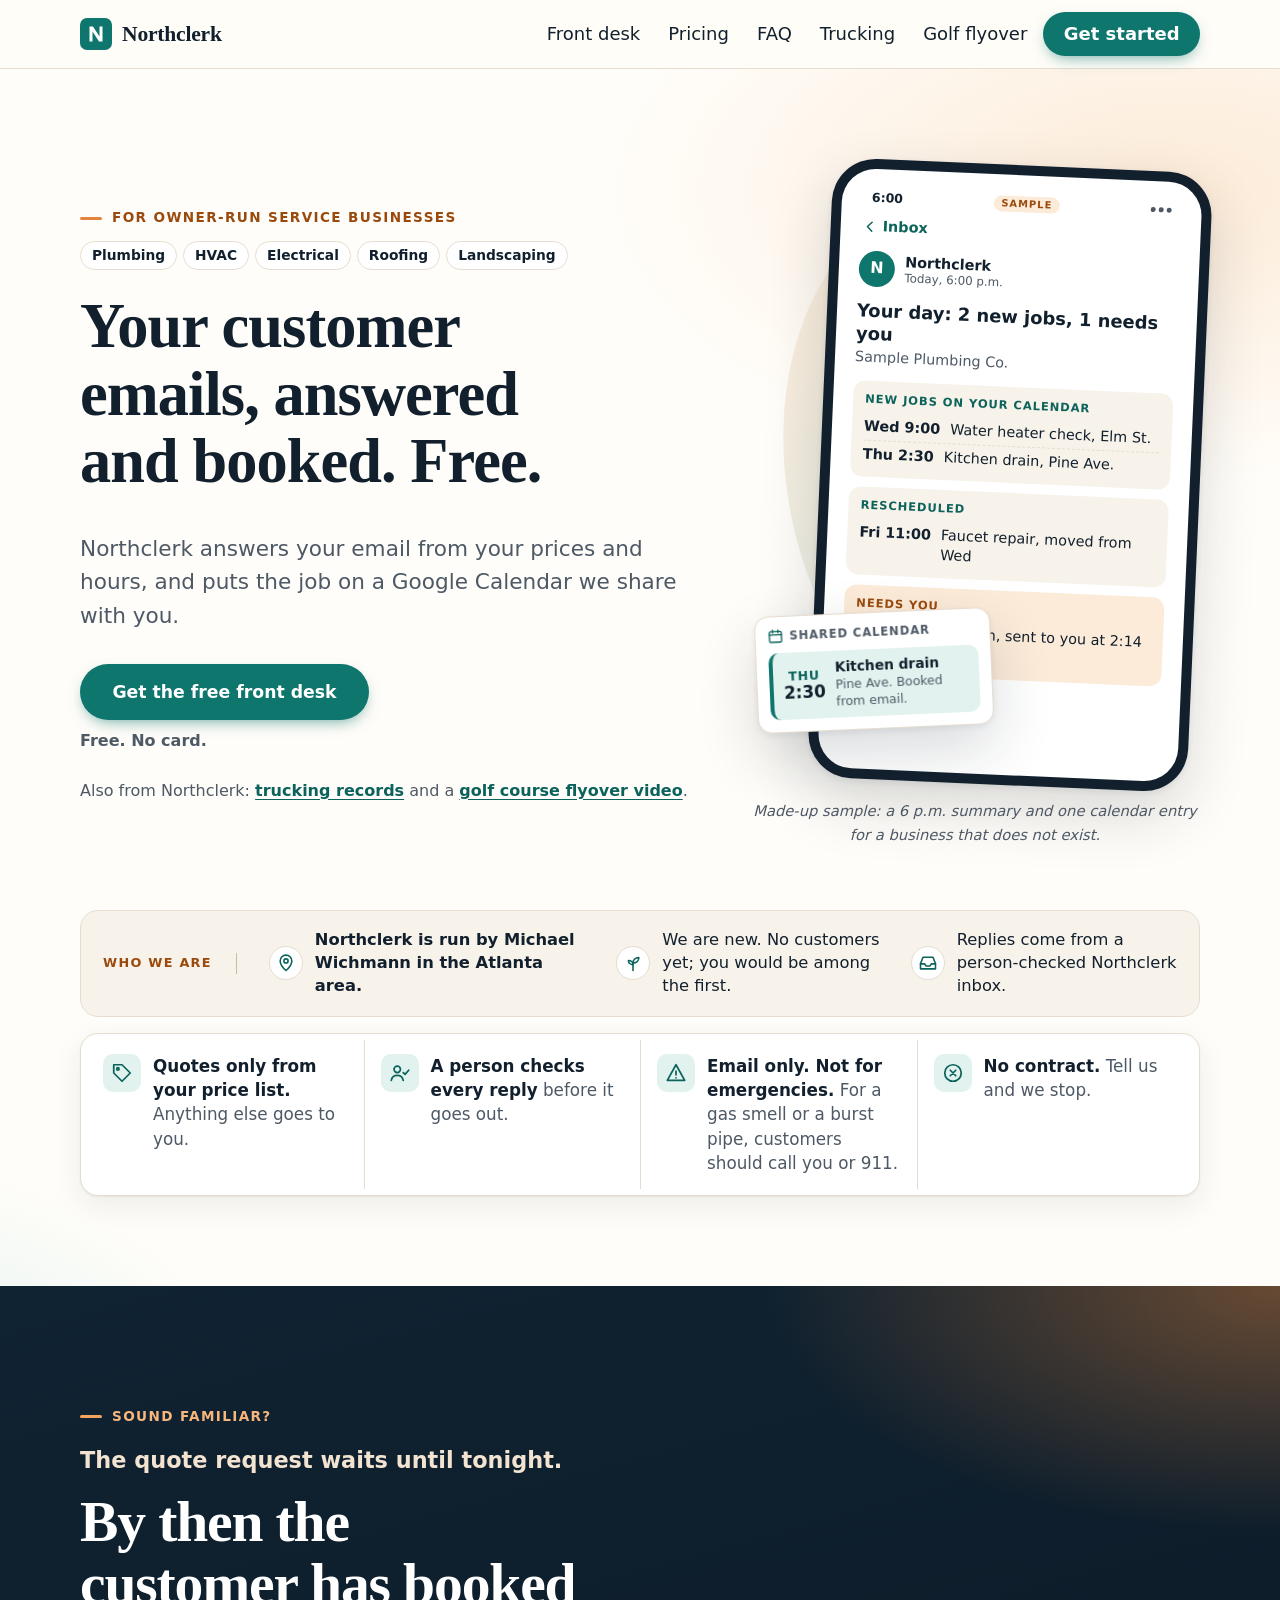
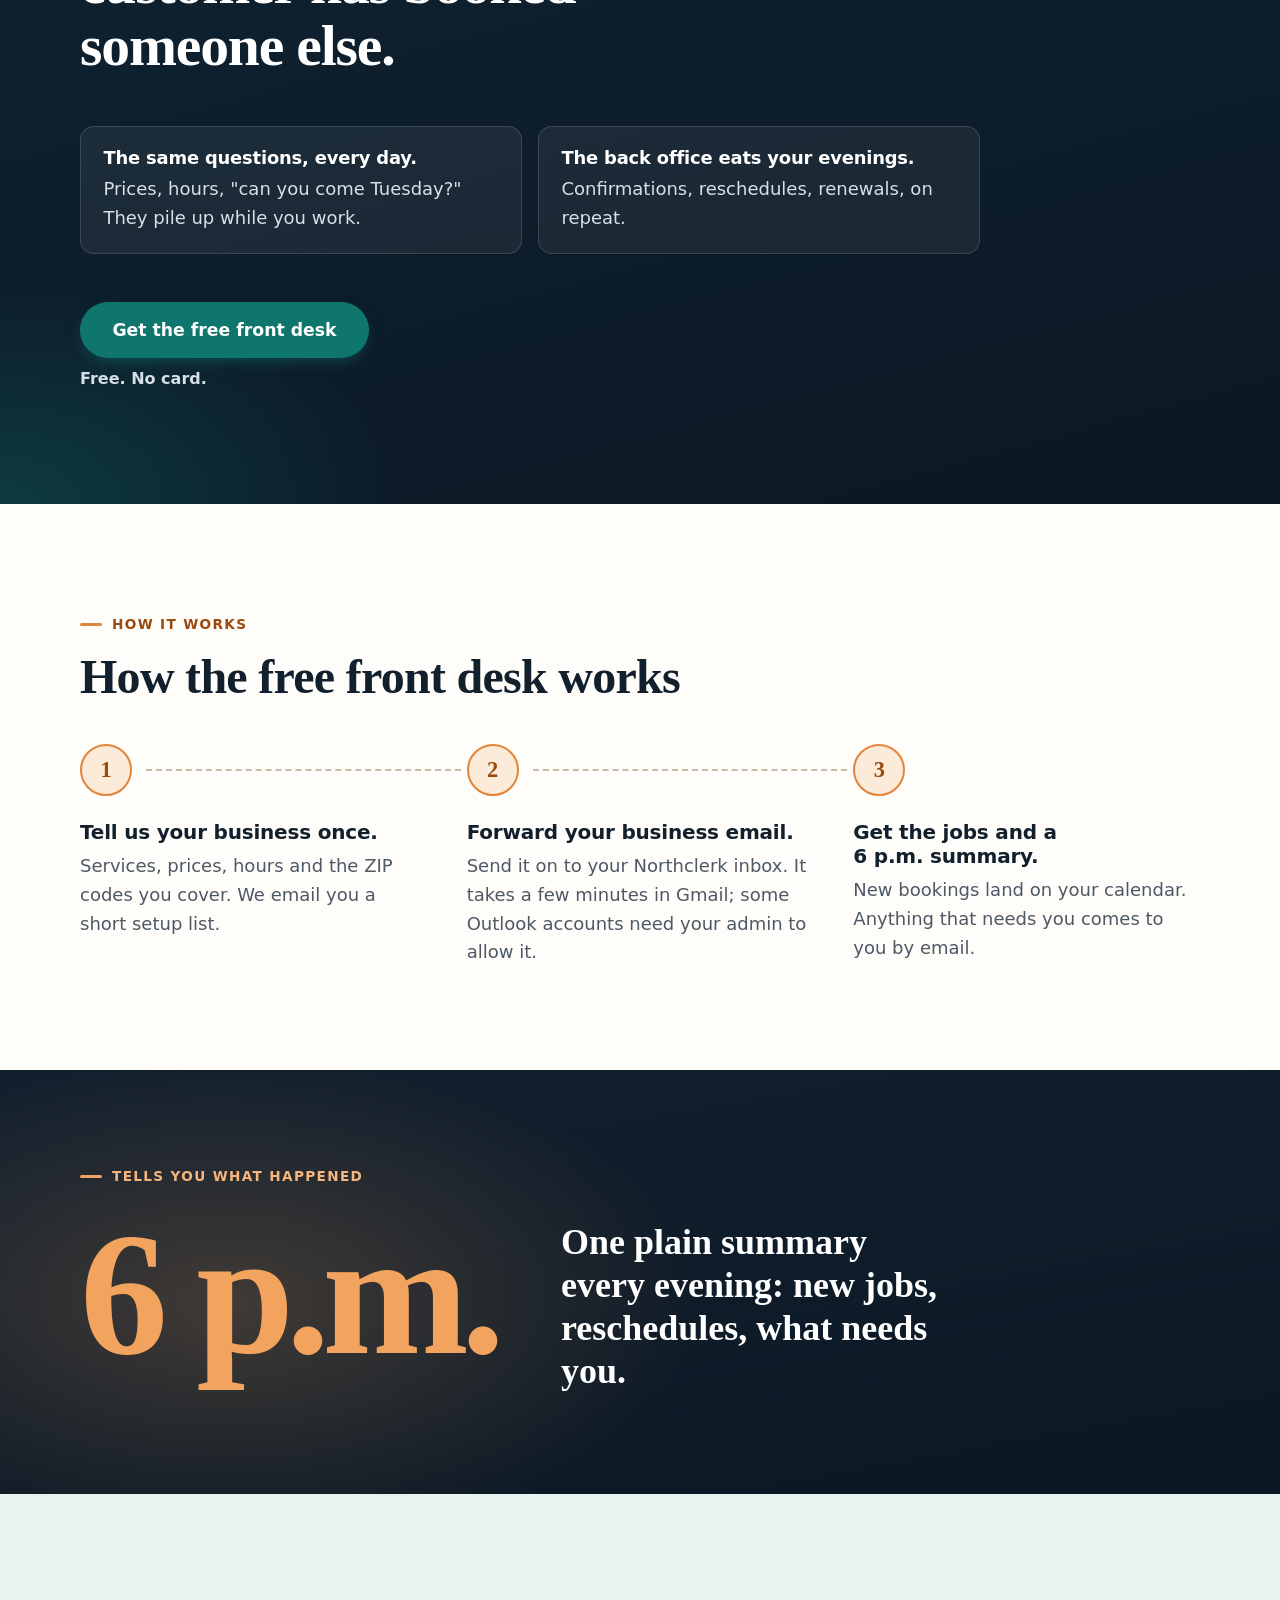
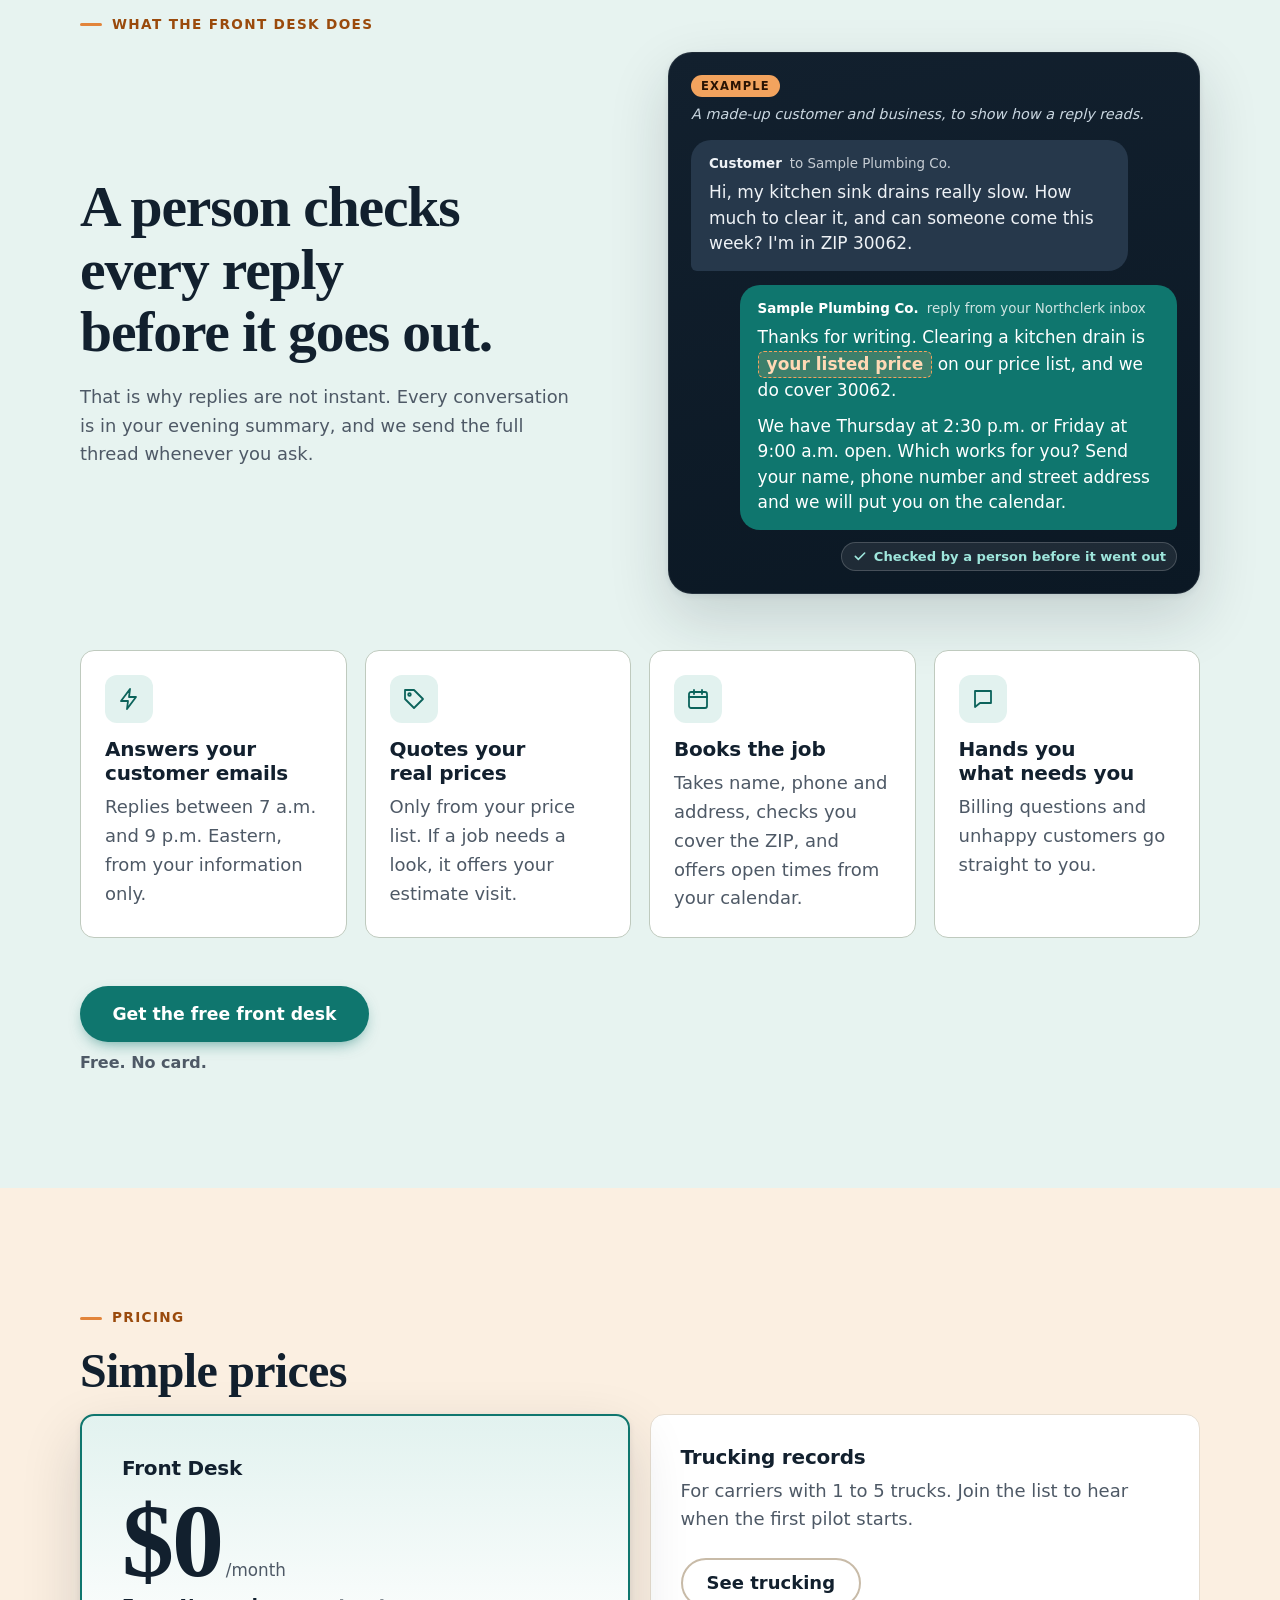
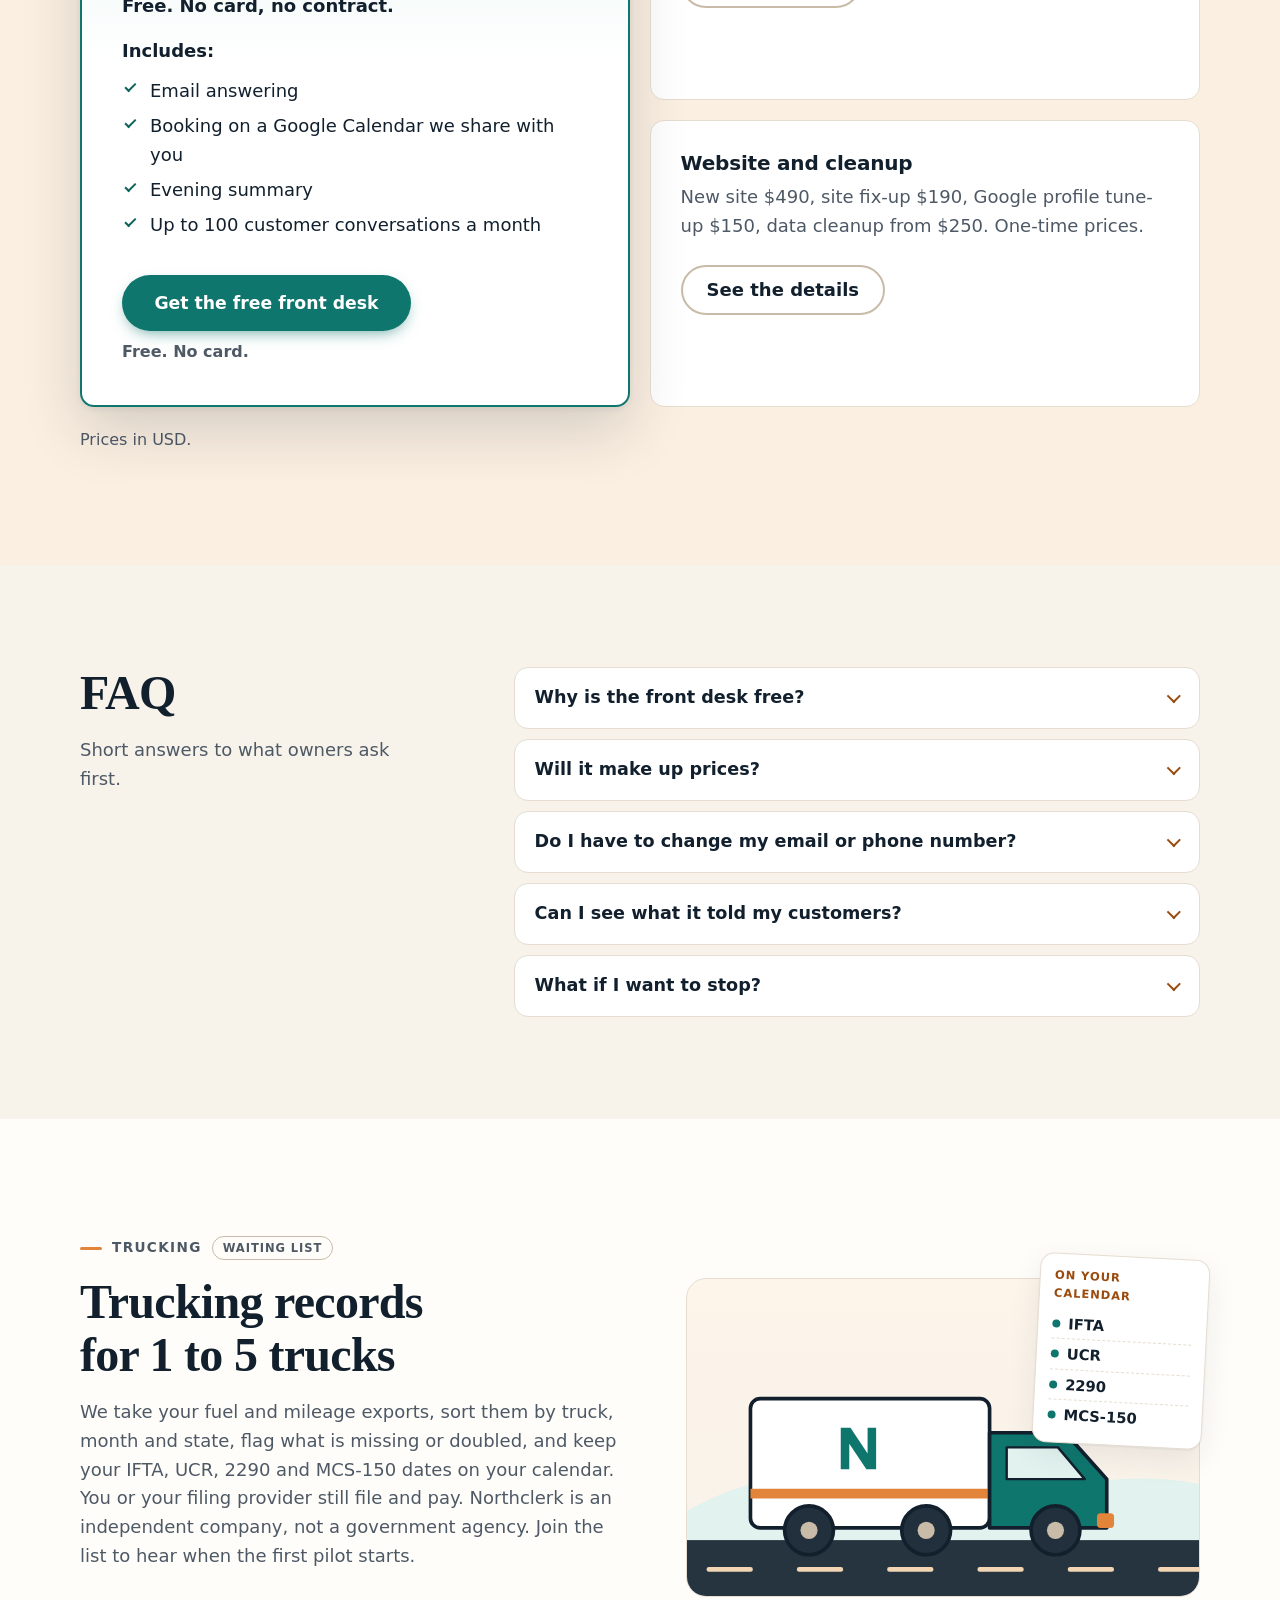
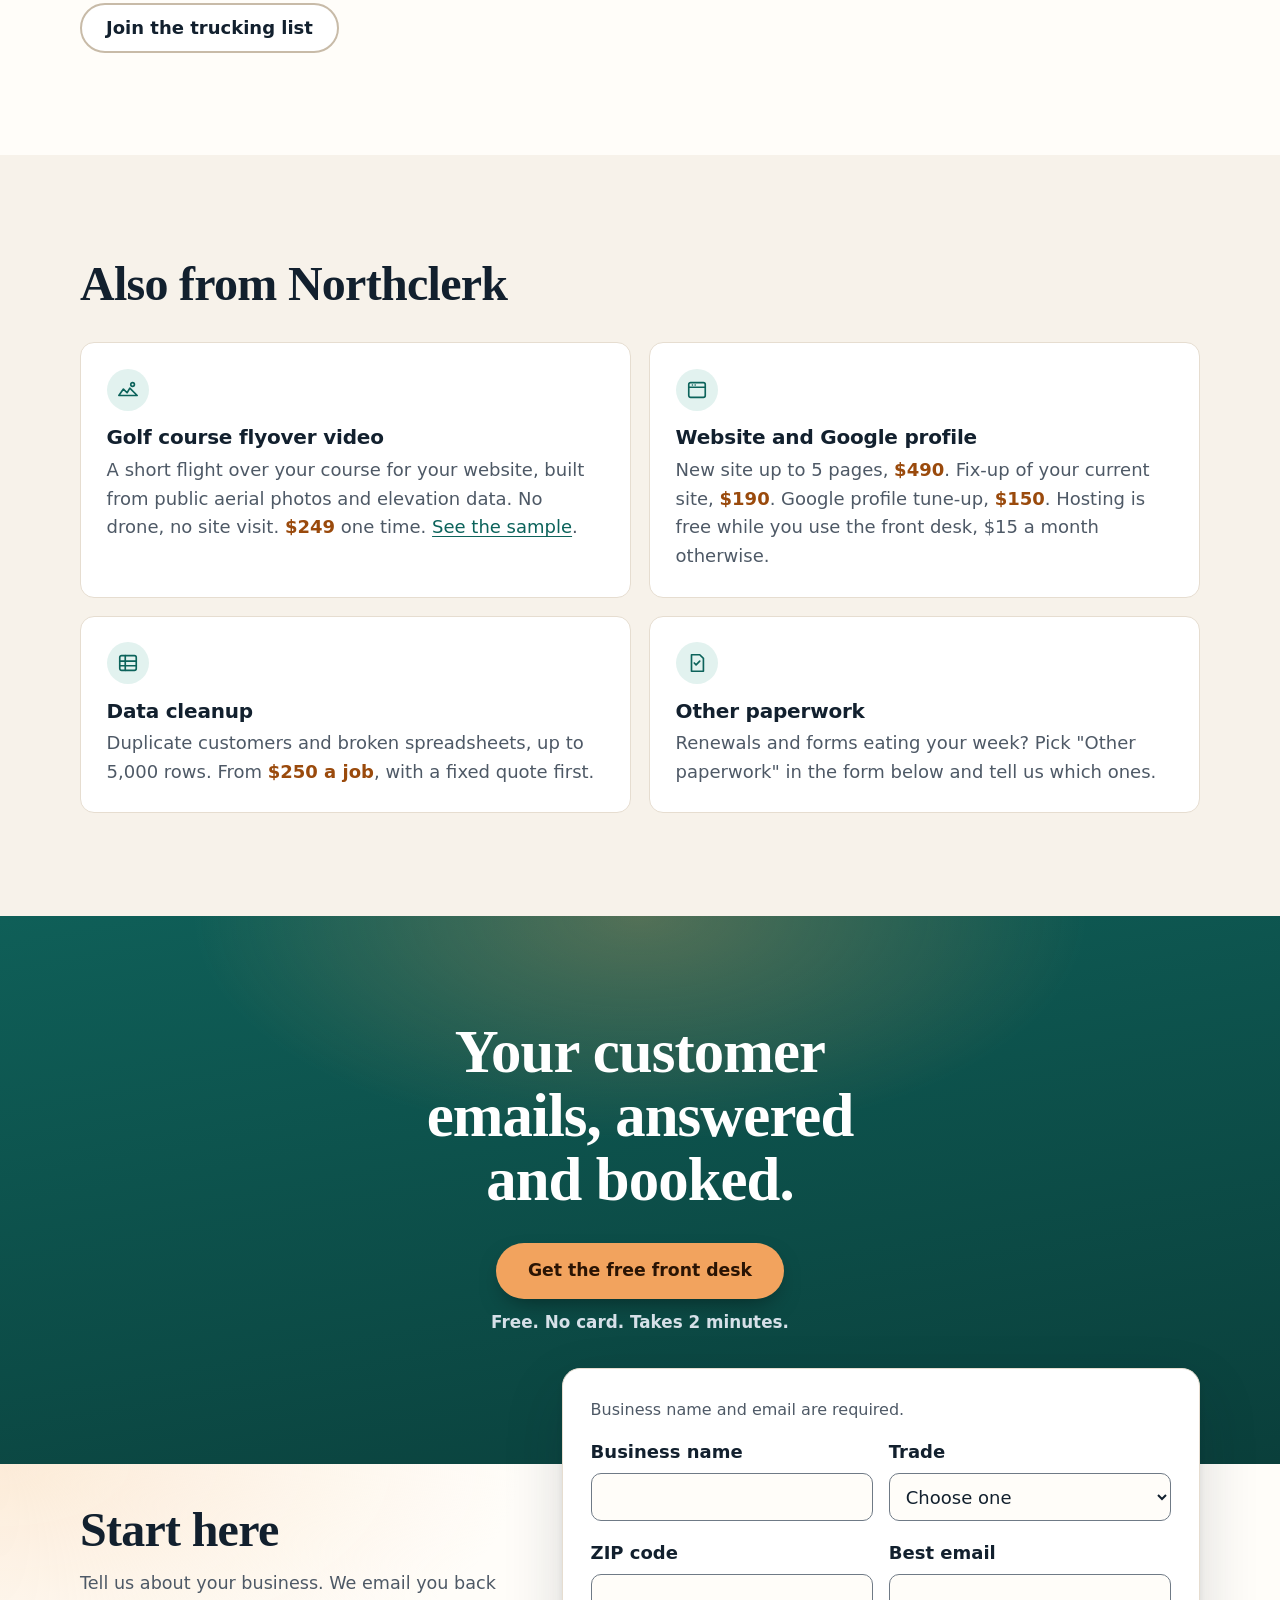
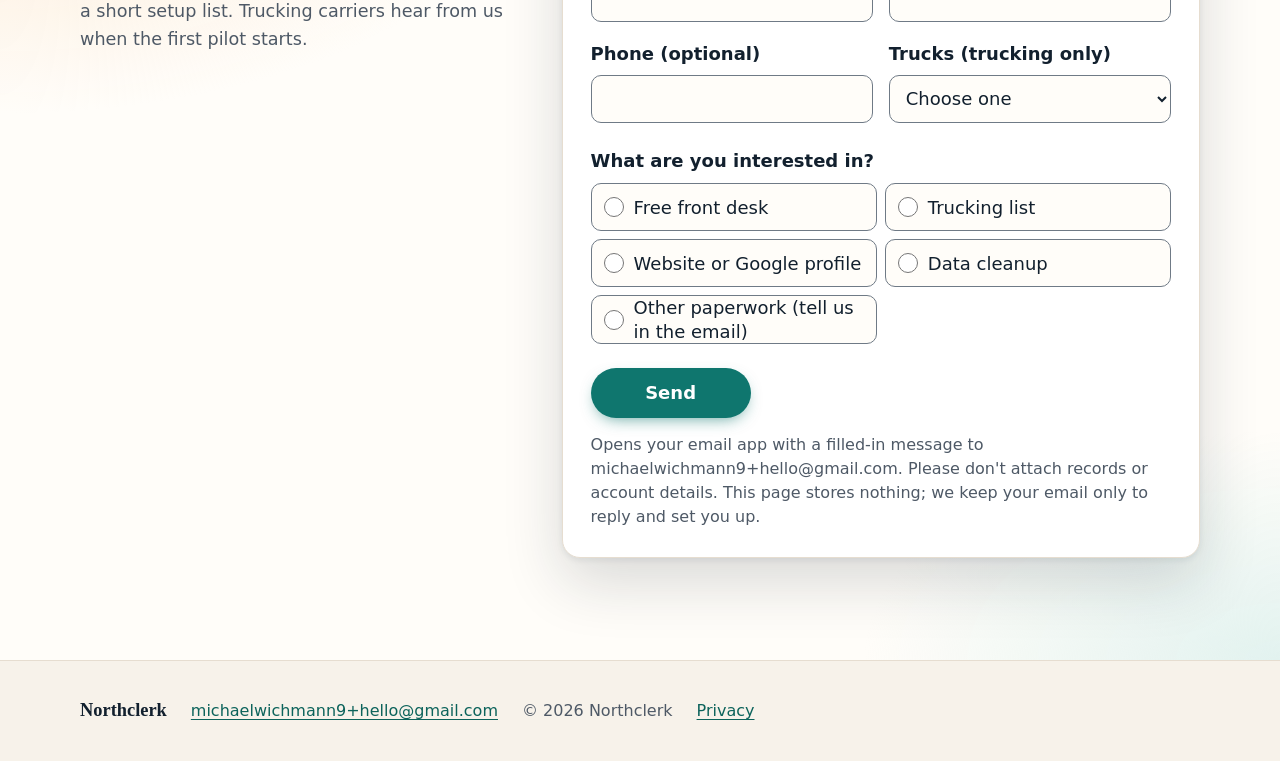
==== commit 31e3a64f: "Northclerk site build 6839f20298af" ====
--- a/index.html
+++ b/index.html
@@ -2,7 +2,7 @@
 <html lang="en">
 <head>
 <meta charset="utf-8">
-<meta name="northclerk-build" content="8b367c43c38899eb7cf8dd6a8e715c4de9c36d3cd149e46993577dcfc8d37017">
+<meta name="northclerk-build" content="6839f20298af9e2b4aafd249e3a87d07f8ed25c4b163384a0221015cb91664b0">
 <meta name="viewport" content="width=device-width, initial-scale=1">
 <title>Northclerk: a free email front desk for service businesses</title>
 <meta name="description" content="Northclerk answers your customers' emails from your prices and hours and books the job on a Google Calendar we share with you. Free, no card, no contract.">
@@ -33,10 +33,10 @@
     <nav class="site-nav" id="site-nav" aria-label="Main">
       <ul>
         <li><a href="#product">Front desk</a></li>
+        <li><a href="#pricing">Pricing</a></li>
+        <li><a href="#faq">FAQ</a></li>
         <li><a href="#trucking">Trucking</a></li>
         <li><a href="/flyover/">Golf flyover</a></li>
-        <li><a href="#pricing">Pricing</a></li>
-        <li><a href="#faq">FAQ</a></li>
         <li><a class="btn btn-primary btn-small" href="#get-started">Get started</a></li>
       </ul>
     </nav>
@@ -46,55 +46,149 @@
 <main id="main">
 
   <section class="hero" id="top" aria-labelledby="hero-title">
-    <div class="container">
-      <p class="eyebrow">For owner-run service businesses</p>
-      <h1 id="hero-title">Your customer emails, answered and booked. Free.</h1>
-      <p class="lead">Northclerk answers your email from your prices and hours, and puts the job on a Google Calendar we share with you.</p>
-      <div class="btn-row">
-        <a class="btn btn-primary" href="#get-started">Get the free front desk</a>
-        <a class="btn btn-secondary" href="#trucking">Trucking records</a>
-      </div>
-      <p class="trust-line">
-        <svg width="20" height="20" viewBox="0 0 24 24" fill="none" stroke="currentColor" stroke-width="2.2" stroke-linecap="round" stroke-linejoin="round" aria-hidden="true" focusable="false"><path d="M5 12.5l4.5 4.5L19 7.5"/></svg>
-        <span>Free. No card, no contract.</span>
-      </p>
-      <p class="cross-link">Run a golf course? <a href="/flyover/">See the course flyover video</a>.</p>
-    </div>
-  </section>
-
-  <section class="section section-alt" id="problem" aria-labelledby="problem-title">
-    <div class="container">
-      <h2 class="sr-only" id="problem-title">The problem</h2>
-      <div class="grid grid-3">
-        <article class="card problem-card">
-          <h3>The quote request waits until tonight.</h3>
-          <p>By then the customer has booked someone else.</p>
-        </article>
-        <article class="card problem-card">
+    <div class="container hero-grid">
+      <div class="hero-copy">
+        <p class="eyebrow">For owner-run service businesses</p>
+        <ul class="trades" aria-label="Trades">
+          <li>Plumbing</li>
+          <li>HVAC</li>
+          <li>Electrical</li>
+          <li>Roofing</li>
+          <li>Landscaping</li>
+        </ul>
+        <h1 id="hero-title">Your customer emails, answered and booked. Free.</h1>
+        <p class="lead">Northclerk answers your email from your prices and hours, and puts the job on a Google Calendar we share with you.</p>
+        <div class="cta-block cta-hero">
+          <a class="btn btn-primary btn-big" href="#get-started">Get the free front desk</a>
+          <p class="cta-note">Free. No card.</p>
+        </div>
+        <p class="cross-link">Also from Northclerk: <a href="#trucking">trucking records</a> and a <a href="/flyover/">golf course flyover video</a>.</p>
+      </div>
+
+      <figure class="hero-visual">
+        <div class="device">
+          <div class="phone" aria-hidden="true">
+            <div class="phone-screen">
+              <div class="phone-status"><span>6:00</span><span class="sample-tag">Sample</span><span class="phone-dots"><i></i><i></i><i></i></span></div>
+              <div class="mail-bar">
+                <svg viewBox="0 0 24 24" width="18" height="18" fill="none" stroke="currentColor" stroke-width="2" stroke-linecap="round" stroke-linejoin="round" focusable="false"><path d="M15 18l-6-6 6-6"/></svg>
+                <span>Inbox</span>
+              </div>
+              <div class="mail-head">
+                <span class="mail-avatar">N</span>
+                <div class="mail-from">
+                  <strong>Northclerk</strong>
+                  <span>Today, 6:00 p.m.</span>
+                </div>
+              </div>
+              <p class="mail-subject">Your day: 2 new jobs, 1 needs you</p>
+              <p class="mail-biz">Sample Plumbing Co.</p>
+              <div class="mail-block">
+                <p class="mail-label">New jobs on your calendar</p>
+                <div class="mail-row"><span class="mail-time">Wed 9:00</span><span>Water heater check, Elm St.</span></div>
+                <div class="mail-row"><span class="mail-time">Thu 2:30</span><span>Kitchen drain, Pine Ave.</span></div>
+              </div>
+              <div class="mail-block">
+                <p class="mail-label">Rescheduled</p>
+                <div class="mail-row"><span class="mail-time">Fri 11:00</span><span>Faucet repair, moved from Wed</span></div>
+              </div>
+              <div class="mail-block mail-needs">
+                <p class="mail-label">Needs you</p>
+                <div class="mail-row"><span class="mail-flag">1</span><span>Billing question, sent to you at 2:14 p.m.</span></div>
+              </div>
+            </div>
+          </div>
+          <div class="cal-entry" aria-hidden="true">
+            <p class="cal-entry-head">
+              <svg viewBox="0 0 24 24" width="16" height="16" fill="none" stroke="currentColor" stroke-width="2" stroke-linecap="round" stroke-linejoin="round" focusable="false"><rect x="3" y="5" width="18" height="16" rx="2"/><path d="M3 10h18M8 3v4M16 3v4"/></svg>
+              <span>Shared calendar</span>
+            </p>
+            <div class="cal-entry-body">
+              <span class="cal-entry-day"><b>Thu</b><span>2:30</span></span>
+              <span class="cal-entry-text"><strong>Kitchen drain</strong><span>Pine Ave. Booked from email.</span></span>
+            </div>
+          </div>
+        </div>
+        <figcaption>Made-up sample: a 6 p.m. summary and one calendar entry for a business that does not exist.</figcaption>
+      </figure>
+    </div>
+
+    <div class="container">
+      <aside class="who" aria-label="Who we are">
+        <p class="who-label">Who we are</p>
+        <ul class="who-list">
+          <li>
+            <span class="who-icon" aria-hidden="true"><svg viewBox="0 0 24 24" width="20" height="20" fill="none" stroke="currentColor" stroke-width="1.9" stroke-linecap="round" stroke-linejoin="round" focusable="false"><path d="M12 21s-7-6.2-7-11.5a7 7 0 0 1 14 0C19 14.8 12 21 12 21z"/><circle cx="12" cy="9.5" r="2.5"/></svg></span>
+            <span><strong>Northclerk is run by Michael Wichmann in the Atlanta area.</strong></span>
+          </li>
+          <li>
+            <span class="who-icon" aria-hidden="true"><svg viewBox="0 0 24 24" width="20" height="20" fill="none" stroke="currentColor" stroke-width="1.9" stroke-linecap="round" stroke-linejoin="round" focusable="false"><path d="M12 21v-9"/><path d="M12 12c0-4 3-6.5 7-6.5 0 4-3 6.5-7 6.5z"/><path d="M12 14c0-3-2.4-5-5.5-5 0 3 2.4 5 5.5 5z"/></svg></span>
+            <span>We are new. No customers yet; you would be among the first.</span>
+          </li>
+          <li>
+            <span class="who-icon" aria-hidden="true"><svg viewBox="0 0 24 24" width="20" height="20" fill="none" stroke="currentColor" stroke-width="1.9" stroke-linecap="round" stroke-linejoin="round" focusable="false"><path d="M3 13l3-8h12l3 8v6H3z"/><path d="M3 13h5l1.5 2.5h5L16 13h5"/></svg></span>
+            <span>Replies come from a person-checked Northclerk inbox.</span>
+          </li>
+        </ul>
+      </aside>
+
+      <ul class="mechanism" aria-label="What it will and will not do">
+        <li>
+          <span class="mech-icon" aria-hidden="true"><svg viewBox="0 0 24 24" width="22" height="22" fill="none" stroke="currentColor" stroke-width="1.9" stroke-linecap="round" stroke-linejoin="round" focusable="false"><path d="M3 3h9l9 9-9 9-9-9z"/><circle cx="7.5" cy="7.5" r="1.3"/></svg></span>
+          <span><strong>Quotes only from your price list.</strong> Anything else goes to you.</span>
+        </li>
+        <li>
+          <span class="mech-icon" aria-hidden="true"><svg viewBox="0 0 24 24" width="22" height="22" fill="none" stroke="currentColor" stroke-width="1.9" stroke-linecap="round" stroke-linejoin="round" focusable="false"><circle cx="9" cy="8" r="3.5"/><path d="M2.5 20c.6-3.6 3.3-5.5 6.5-5.5s5.9 1.9 6.5 5.5"/><path d="M15.5 11.5l2 2 4-4.5"/></svg></span>
+          <span><strong>A person checks every reply</strong> before it goes out.</span>
+        </li>
+        <li>
+          <span class="mech-icon" aria-hidden="true"><svg viewBox="0 0 24 24" width="22" height="22" fill="none" stroke="currentColor" stroke-width="1.9" stroke-linecap="round" stroke-linejoin="round" focusable="false"><path d="M12 3l9.5 17h-19z"/><path d="M12 10v4M12 17.2v.1"/></svg></span>
+          <span><strong>Email only. Not for emergencies.</strong> For a gas smell or a burst pipe, customers should call you or 911.</span>
+        </li>
+        <li>
+          <span class="mech-icon" aria-hidden="true"><svg viewBox="0 0 24 24" width="22" height="22" fill="none" stroke="currentColor" stroke-width="1.9" stroke-linecap="round" stroke-linejoin="round" focusable="false"><circle cx="12" cy="12" r="9"/><path d="M9 9l6 6M15 9l-6 6"/></svg></span>
+          <span><strong>No contract.</strong> Tell us and we stop.</span>
+        </li>
+      </ul>
+    </div>
+  </section>
+
+  <section class="band band-dark" id="problem" aria-labelledby="problem-title">
+    <div class="container">
+      <p class="eyebrow">Sound familiar?</p>
+      <p class="band-kicker">The quote request waits until tonight.</p>
+      <h2 class="band-line" id="problem-title">By then the customer has booked someone else.</h2>
+      <div class="band-pair">
+        <article>
           <h3>The same questions, every day.</h3>
           <p>Prices, hours, "can you come Tuesday?" They pile up while you work.</p>
         </article>
-        <article class="card problem-card">
+        <article>
           <h3>The back office eats your evenings.</h3>
           <p>Confirmations, reschedules, renewals, on repeat.</p>
         </article>
       </div>
+      <div class="cta-block">
+        <a class="btn btn-primary btn-big" href="#get-started">Get the free front desk</a>
+        <p class="cta-note">Free. No card.</p>
+      </div>
     </div>
   </section>
 
   <section class="section" id="product" aria-labelledby="how-title">
     <div class="container">
+      <p class="eyebrow">How it works</p>
       <h2 id="how-title">How the free front desk works</h2>
-      <ol class="grid grid-3 steps">
-        <li class="card step">
+      <ol class="steps flow">
+        <li class="step">
           <h3>Tell us your business once.</h3>
           <p>Services, prices, hours and the ZIP codes you cover. We email you a short setup list.</p>
         </li>
-        <li class="card step">
+        <li class="step">
           <h3>Forward your business email.</h3>
           <p>Send it on to your Northclerk inbox. It takes a few minutes in Gmail; some Outlook accounts need your admin to allow it.</p>
         </li>
-        <li class="card step">
+        <li class="step">
           <h3>Get the jobs and a 6 p.m. summary.</h3>
           <p>New bookings land on your calendar. Anything that needs you comes to you by email.</p>
         </li>
@@ -102,10 +196,39 @@
     </div>
   </section>
 
-  <section class="section section-alt" id="features" aria-labelledby="features-title">
-    <div class="container">
-      <h2 id="features-title">What the front desk does</h2>
-      <div class="grid grid-3 features">
+  <section class="band band-number" aria-label="Your evening summary">
+    <div class="container number-inner">
+      <p class="eyebrow">Tells you what happened</p>
+      <p class="big-number">6 p.m.</p>
+      <p class="number-line">One plain summary every evening: new jobs, reschedules, what needs you.</p>
+    </div>
+  </section>
+
+  <section class="band band-tint" id="features" aria-labelledby="features-title">
+    <div class="container">
+      <p class="eyebrow">What the front desk does</p>
+      <div class="example-layout">
+        <div class="example-copy">
+          <h2 class="band-line" id="features-title">A person checks every reply before it goes out.</h2>
+          <p>That is why replies are not instant. Every conversation is in your evening summary, and we send the full thread whenever you ask.</p>
+        </div>
+
+        <figure class="thread">
+          <figcaption class="thread-tag"><span class="tag">Example</span> A made-up customer and business, to show how a reply reads.</figcaption>
+          <div class="msg msg-in">
+            <p class="msg-meta"><strong>Customer</strong><span>to Sample Plumbing Co.</span></p>
+            <p>Hi, my kitchen sink drains really slow. How much to clear it, and can someone come this week? I'm in ZIP 30062.</p>
+          </div>
+          <div class="msg msg-out">
+            <p class="msg-meta"><strong>Sample Plumbing Co.</strong><span>reply from your Northclerk inbox</span></p>
+            <p>Thanks for writing. Clearing a kitchen drain is <span class="price-chip">your listed price</span> on our price list, and we do cover 30062.</p>
+            <p>We have Thursday at 2:30 p.m. or Friday at 9:00 a.m. open. Which works for you? Send your name, phone number and street address and we will put you on the calendar.</p>
+          </div>
+          <p class="msg-check"><svg viewBox="0 0 24 24" width="16" height="16" fill="none" stroke="currentColor" stroke-width="2.4" stroke-linecap="round" stroke-linejoin="round" aria-hidden="true" focusable="false"><path d="M5 12.5l4.5 4.5L19 7.5"/></svg>Checked by a person before it went out</p>
+        </figure>
+      </div>
+
+      <div class="features">
         <article class="feature">
           <span class="icon" aria-hidden="true"><svg viewBox="0 0 24 24" width="24" height="24" fill="none" stroke="currentColor" stroke-width="1.8" stroke-linecap="round" stroke-linejoin="round" focusable="false"><path d="M13 2 4 14h7l-1 8 9-12h-7z"/></svg></span>
           <h3>Answers your customer emails</h3>
@@ -126,59 +249,18 @@
           <h3>Hands you what needs you</h3>
           <p>Billing questions and unhappy customers go straight to you.</p>
         </article>
-        <article class="feature">
-          <span class="icon" aria-hidden="true"><svg viewBox="0 0 24 24" width="24" height="24" fill="none" stroke="currentColor" stroke-width="1.8" stroke-linecap="round" stroke-linejoin="round" focusable="false"><path d="M12 3 2 20h20z"/><path d="M12 10v5M12 17.5v.5"/></svg></span>
-          <h3>Good to know</h3>
-          <p>A person checks every reply before it goes out, so replies are not instant. It works by email only. It is not for emergencies: for a gas smell or a burst pipe, customers should call you or 911.</p>
-        </article>
-        <article class="feature">
-          <span class="icon" aria-hidden="true"><svg viewBox="0 0 24 24" width="24" height="24" fill="none" stroke="currentColor" stroke-width="1.8" stroke-linecap="round" stroke-linejoin="round" focusable="false"><path d="M6 3h9l4 4v14H6z"/><path d="M9 8h3M9 12h7M9 16h7"/></svg></span>
-          <h3>Tells you what happened</h3>
-          <p>One plain summary every evening: new jobs, reschedules, what needs you.</p>
-        </article>
-      </div>
-    </div>
-  </section>
-
-  <section class="section section-alt" id="trucking" aria-labelledby="trucking-title">
-    <div class="container narrow">
-      <div class="demo-copy">
-        <p class="eyebrow">Trucking</p>
-        <h2 id="trucking-title">Trucking records for 1 to 5 trucks</h2>
-        <p>We take your fuel and mileage exports, sort them by truck, month and state, flag what is missing or doubled, and keep your IFTA, UCR, 2290 and MCS-150 dates on your calendar. You or your filing provider still file and pay. Northclerk is an independent company, not a government agency. Join the list to hear when the first pilot starts.</p>
-        <div class="btn-row">
-          <a class="btn btn-primary" href="#get-started" data-interest="Trucking paperwork list">Join the trucking list</a>
-        </div>
-      </div>
-    </div>
-  </section>
-
-  <section class="section" id="more" aria-labelledby="more-title">
-    <div class="container">
-      <h2 id="more-title">Also from Northclerk</h2>
-      <div class="lines">
-        <article class="card line">
-          <h3>Golf course flyover video</h3>
-          <p>A short flight over your course for your website, built from public aerial photos and elevation data. No drone, no site visit. <strong>$249</strong> one time. <a href="/flyover/">See the sample</a>.</p>
-        </article>
-        <article class="card line">
-          <h3>Website and Google profile</h3>
-          <p>New site up to 5 pages, <strong>$490</strong>. Fix-up of your current site, <strong>$190</strong>. Google profile tune-up, <strong>$150</strong>. Hosting is free while you use the front desk, $15 a month otherwise.</p>
-        </article>
-        <article class="card line">
-          <h3>Data cleanup</h3>
-          <p>Duplicate customers and broken spreadsheets, up to 5,000 rows. From <strong>$250 a job</strong>, with a fixed quote first.</p>
-        </article>
-        <article class="card line">
-          <h3>Other paperwork</h3>
-          <p>Renewals and forms eating your week? Pick "Other paperwork" in the form below and tell us which ones.</p>
-        </article>
-      </div>
-    </div>
-  </section>
-
-  <section class="section section-alt" id="pricing" aria-labelledby="pricing-title">
-    <div class="container">
+      </div>
+
+      <div class="cta-block">
+        <a class="btn btn-primary btn-big" href="#get-started">Get the free front desk</a>
+        <p class="cta-note">Free. No card.</p>
+      </div>
+    </div>
+  </section>
+
+  <section class="band band-price" id="pricing" aria-labelledby="pricing-title">
+    <div class="container">
+      <p class="eyebrow">Pricing</p>
       <h2 id="pricing-title">Simple prices</h2>
       <div class="grid grid-3 pricing">
         <article class="card price-card price-card-featured" aria-labelledby="plan-1">
@@ -192,7 +274,10 @@
             <li>Evening summary</li>
             <li>Up to 100 customer conversations a month</li>
           </ul>
-          <a class="btn btn-primary" href="#get-started">Get started</a>
+          <div class="cta-block cta-in-card">
+            <a class="btn btn-primary btn-big" href="#get-started">Get the free front desk</a>
+            <p class="cta-note">Free. No card.</p>
+          </div>
         </article>
         <article class="card price-card" aria-labelledby="plan-2">
           <h3 id="plan-2">Trucking records</h3>
@@ -209,9 +294,12 @@
     </div>
   </section>
 
-  <section class="section" id="faq" aria-labelledby="faq-title">
-    <div class="container">
-      <h2 id="faq-title">FAQ</h2>
+  <section class="section section-alt" id="faq" aria-labelledby="faq-title">
+    <div class="container faq-layout">
+      <div class="faq-intro">
+        <h2 id="faq-title">FAQ</h2>
+        <p>Short answers to what owners ask first.</p>
+      </div>
       <div class="faq">
         <details>
           <summary>Why is the front desk free?</summary>
@@ -237,10 +325,85 @@
     </div>
   </section>
 
-  <section class="section section-alt" id="get-started" aria-labelledby="start-title">
+  <section class="section section-trucking" id="trucking" aria-labelledby="trucking-title">
+    <div class="container trucking-layout">
+      <div class="demo-copy">
+        <p class="eyebrow">Trucking <span class="list-pill">Waiting list</span></p>
+        <h2 id="trucking-title">Trucking records for 1 to 5 trucks</h2>
+        <p>We take your fuel and mileage exports, sort them by truck, month and state, flag what is missing or doubled, and keep your IFTA, UCR, 2290 and MCS-150 dates on your calendar. You or your filing provider still file and pay. Northclerk is an independent company, not a government agency. Join the list to hear when the first pilot starts.</p>
+        <div class="btn-row">
+          <a class="btn btn-secondary" href="#get-started" data-interest="Trucking paperwork list">Join the trucking list</a>
+        </div>
+      </div>
+      <div class="truck-art" aria-hidden="true">
+        <svg class="truck-svg" viewBox="0 0 420 260" focusable="false">
+          <circle class="t-sun" cx="338" cy="62" r="34"/>
+          <path class="t-hill" d="M0 190 C70 150 130 160 200 176 C270 192 330 150 420 168 V260 H0z"/>
+          <rect class="t-road" x="0" y="214" width="420" height="46"/>
+          <path class="t-lane" d="M18 238h34M92 238h34M166 238h34M240 238h34M314 238h34M388 238h32"/>
+          <rect class="t-box" x="52" y="98" width="196" height="106" rx="8"/>
+          <path class="t-stripe" d="M52 176h196"/>
+          <path class="t-cab" d="M248 126h62l34 38v40H248z"/>
+          <path class="t-window" d="M262 138h42l22 26h-64z"/>
+          <rect class="t-bumper" x="336" y="192" width="14" height="12" rx="3"/>
+          <circle class="t-wheel" cx="100" cy="206" r="20"/><circle class="t-hub" cx="100" cy="206" r="7"/>
+          <circle class="t-wheel" cx="196" cy="206" r="20"/><circle class="t-hub" cx="196" cy="206" r="7"/>
+          <circle class="t-wheel" cx="302" cy="206" r="20"/><circle class="t-hub" cx="302" cy="206" r="7"/>
+          <path class="t-mark" d="M126 156V122h8l14 21v-21h7v34h-8l-14-21v21z"/>
+        </svg>
+        <div class="cal-card">
+          <p class="cal-title">On your calendar</p>
+          <ul>
+            <li><span class="cal-dot"></span>IFTA</li>
+            <li><span class="cal-dot"></span>UCR</li>
+            <li><span class="cal-dot"></span>2290</li>
+            <li><span class="cal-dot"></span>MCS-150</li>
+          </ul>
+        </div>
+      </div>
+    </div>
+  </section>
+
+  <section class="section section-alt" id="more" aria-labelledby="more-title">
+    <div class="container">
+      <h2 id="more-title">Also from Northclerk</h2>
+      <div class="lines">
+        <article class="card line">
+          <span class="line-icon" aria-hidden="true"><svg viewBox="0 0 24 24" width="22" height="22" fill="none" stroke="currentColor" stroke-width="1.8" stroke-linecap="round" stroke-linejoin="round" focusable="false"><path d="M2 18l5-7 4 4 3-5 8 8z"/><circle cx="17" cy="6" r="2"/></svg></span>
+          <h3>Golf course flyover video</h3>
+          <p>A short flight over your course for your website, built from public aerial photos and elevation data. No drone, no site visit. <strong>$249</strong> one time. <a href="/flyover/">See the sample</a>.</p>
+        </article>
+        <article class="card line">
+          <span class="line-icon" aria-hidden="true"><svg viewBox="0 0 24 24" width="22" height="22" fill="none" stroke="currentColor" stroke-width="1.8" stroke-linecap="round" stroke-linejoin="round" focusable="false"><rect x="3" y="4" width="18" height="16" rx="2"/><path d="M3 9h18M7 6.5h.01M10 6.5h.01"/></svg></span>
+          <h3>Website and Google profile</h3>
+          <p>New site up to 5 pages, <strong>$490</strong>. Fix-up of your current site, <strong>$190</strong>. Google profile tune-up, <strong>$150</strong>. Hosting is free while you use the front desk, $15 a month otherwise.</p>
+        </article>
+        <article class="card line">
+          <span class="line-icon" aria-hidden="true"><svg viewBox="0 0 24 24" width="22" height="22" fill="none" stroke="currentColor" stroke-width="1.8" stroke-linecap="round" stroke-linejoin="round" focusable="false"><rect x="3" y="4" width="18" height="16" rx="2"/><path d="M3 10h18M3 15h18M9 4v16"/></svg></span>
+          <h3>Data cleanup</h3>
+          <p>Duplicate customers and broken spreadsheets, up to 5,000 rows. From <strong>$250 a job</strong>, with a fixed quote first.</p>
+        </article>
+        <article class="card line">
+          <span class="line-icon" aria-hidden="true"><svg viewBox="0 0 24 24" width="22" height="22" fill="none" stroke="currentColor" stroke-width="1.8" stroke-linecap="round" stroke-linejoin="round" focusable="false"><path d="M6 3h9l4 4v14H6z"/><path d="M9 12l2 2 4-4"/></svg></span>
+          <h3>Other paperwork</h3>
+          <p>Renewals and forms eating your week? Pick "Other paperwork" in the form below and tell us which ones.</p>
+        </article>
+      </div>
+    </div>
+  </section>
+
+  <div class="closing-band">
+    <div class="container closing-inner">
+      <h2 class="closing-line">Your customer emails, answered and booked.</h2>
+      <a class="btn btn-primary btn-big" href="#get-started">Get the free front desk</a>
+      <p class="cta-note">Free. No card. Takes 2 minutes.</p>
+    </div>
+  </div>
+
+  <section class="section section-start" id="get-started" aria-labelledby="start-title">
     <div class="container start-layout">
       <div class="start-copy">
-        <h2 id="start-title">Get started</h2>
+        <h2 id="start-title">Start here</h2>
         <p>Tell us about your business. We email you back a short setup list. Trucking carriers hear from us when the first pilot starts.</p>
       </div>
 
--- a/styles.css
+++ b/styles.css
@@ -1,612 +1,1552 @@
-/* Northclerk marketing site. No external resources. System fonts only. */
-
-:root {
-  --bg: #ffffff;
-  --bg-alt: #f3f6f8;
-  --surface: #ffffff;
-  --ink: #0e1c2f;
-  --muted: #4d5b6c;
-  --line: #d6dee6;
-  --line-strong: #aab7c4;
-  --field-line: #6b7b8c;
-  --accent: #0f766e;
-  --accent-ink: #ffffff;
-  --accent-text: #0c635b;
-  --accent-soft: #e4f3f1;
-  --error: #b42318;
-  --shadow: 0 1px 2px rgba(14, 28, 47, 0.06), 0 8px 24px rgba(14, 28, 47, 0.06);
-  --font: system-ui, -apple-system, "Segoe UI", Roboto, "Helvetica Neue", Arial, sans-serif;
-  --radius: 12px;
-  --header-h: 68px;
-}
-
-@media (prefers-color-scheme: dark) {
-  :root {
-    --bg: #0c1520;
-    --bg-alt: #101c2a;
-    --surface: #142234;
-    --ink: #e8eef4;
-    --muted: #a9b7c6;
-    --line: #26384c;
-    --line-strong: #46607a;
-    --field-line: #6a859f;
-    --accent: #5fd1c3;
-    --accent-ink: #04201d;
-    --accent-text: #6fddd0;
-    --accent-soft: #123432;
-    --error: #ff9d92;
-    --shadow: 0 1px 2px rgba(0, 0, 0, 0.4), 0 8px 24px rgba(0, 0, 0, 0.3);
-  }
-}
-
-*,
-*::before,
-*::after { box-sizing: border-box; }
-
-html {
-  -webkit-text-size-adjust: 100%;
-  scroll-padding-top: calc(var(--header-h) + 8px);
-}
-
-@media (prefers-reduced-motion: no-preference) {
-  html { scroll-behavior: smooth; }
-}
-
-body {
-  margin: 0;
-  background: var(--bg);
-  color: var(--ink);
-  font-family: var(--font);
-  font-size: 1.0625rem; /* 17px */
-  line-height: 1.6;
-  min-height: 100vh;
-  display: flex;
-  flex-direction: column;
-}
-
-img, svg, iframe { max-width: 100%; }
-main { flex: 1 0 auto; }
-
-h1, h2, h3 { line-height: 1.2; margin: 0 0 0.6em; letter-spacing: -0.01em; text-wrap: balance; }
-h1 { font-size: clamp(2.05rem, 6vw, 3.4rem); letter-spacing: -0.02em; line-height: 1.1; }
-h2 { font-size: clamp(1.6rem, 4vw, 2.2rem); margin-bottom: 1rem; }
-h3 { font-size: 1.15rem; margin-bottom: 0.4em; }
-p { margin: 0 0 1em; }
-p:last-child { margin-bottom: 0; }
-
-a { color: var(--accent-text); text-underline-offset: 3px; }
-a:hover { text-decoration-thickness: 2px; }
-
-:focus-visible {
-  outline: 3px solid var(--accent);
-  outline-offset: 3px;
-  border-radius: 4px;
-}
-
-.sr-only {
-  position: absolute;
-  width: 1px;
-  height: 1px;
-  margin: -1px;
-  padding: 0;
-  overflow: hidden;
-  clip: rect(0, 0, 0, 0);
-  white-space: nowrap;
-  border: 0;
-}
-
-.skip-link {
-  position: absolute;
-  left: 16px;
-  top: -100px;
-  z-index: 100;
-  background: var(--accent);
-  color: var(--accent-ink);
-  padding: 12px 16px;
-  border-radius: 8px;
-  font-weight: 600;
-  text-decoration: none;
-}
-.skip-link:focus { top: 8px; }
-
-.container {
-  width: min(100% - 32px, 1080px);
-  margin-inline: auto;
-}
-.container.narrow { max-width: 760px; }
-
-/* ---------- Header / nav ---------- */
-
-.site-header {
-  position: sticky;
-  top: 0;
-  z-index: 50;
-  background: var(--bg);
-  border-bottom: 1px solid var(--line);
-}
-
-.header-inner {
-  display: flex;
-  align-items: center;
-  justify-content: space-between;
-  flex-wrap: wrap;
-  gap: 4px 16px;
-  min-height: var(--header-h);
-}
-
-.brand {
-  display: inline-flex;
-  align-items: center;
-  gap: 10px;
-  min-height: 44px;
-  color: var(--accent);
-  text-decoration: none;
-}
-.brand-name {
-  color: var(--ink);
-  font-size: 1.25rem;
-  font-weight: 700;
-  letter-spacing: -0.02em;
-}
-
-.site-nav ul {
-  display: flex;
-  align-items: center;
-  flex-wrap: wrap;
-  gap: 4px;
-  list-style: none;
-  margin: 0;
-  padding: 0;
-}
-.site-nav a:not(.btn) {
-  display: inline-flex;
-  align-items: center;
-  min-height: 44px;
-  padding: 0 12px;
-  color: var(--ink);
-  font-weight: 500;
-  text-decoration: none;
-  border-radius: 8px;
-}
-.site-nav a:not(.btn):hover { color: var(--accent-text); background: var(--bg-alt); }
-
-.nav-toggle { display: none; }
-
-@media (max-width: 820px) {
-  /* Without JS the links simply wrap under the brand. With JS they collapse behind a button. */
-  .site-nav { width: 100%; }
-  .site-nav ul { margin-bottom: 8px; }
-
-  .js .nav-toggle {
-    display: inline-flex;
-    align-items: center;
-    gap: 8px;
-    min-height: 44px;
-    min-width: 44px;
-    padding: 0 14px;
-    font: inherit;
-    font-weight: 600;
-    color: var(--ink);
-    background: transparent;
-    border: 1px solid var(--field-line);
-    border-radius: 10px;
-    cursor: pointer;
-  }
-  .js .nav-toggle:hover { background: var(--bg-alt); }
-
-  .js .site-nav {
-    display: none;
-    position: absolute;
-    left: 0;
-    right: 0;
-    top: 100%;
-    padding: 8px 16px 16px;
-    background: var(--bg);
-    border-bottom: 1px solid var(--line);
-    box-shadow: var(--shadow);
-  }
-  .js .site-nav.is-open { display: block; }
-  .js .site-nav ul { flex-direction: column; align-items: stretch; gap: 2px; margin: 0; }
-  .js .site-nav a:not(.btn) { min-height: 48px; padding: 0 12px; width: 100%; }
-  .js .site-nav .btn { width: 100%; margin-top: 8px; }
-}
-
-/* ---------- Buttons ---------- */
-
-.btn {
-  display: inline-flex;
-  align-items: center;
-  justify-content: center;
-  min-height: 48px;
-  padding: 0 1.4rem;
-  font: inherit;
-  font-weight: 600;
-  line-height: 1.2;
-  text-align: center;
-  text-decoration: none;
-  border: 2px solid transparent;
-  border-radius: 10px;
-  cursor: pointer;
-}
-.btn-small { min-height: 44px; padding: 0 1.1rem; }
-.btn-primary { background: var(--accent); color: var(--accent-ink); }
-.btn-primary:hover { filter: brightness(1.08); }
-.btn-secondary { background: transparent; color: var(--ink); border-color: var(--field-line); }
-.btn-secondary:hover { border-color: var(--ink); }
-
-.btn-row {
-  display: flex;
-  flex-wrap: wrap;
-  gap: 12px;
-  margin-top: 1.75rem;
-}
-
-/* ---------- Sections ---------- */
-
-.section { padding-block: clamp(3rem, 7vw, 5.25rem); }
-.section-alt { background: var(--bg-alt); border-block: 1px solid var(--line); }
-.section h2 { max-width: 34ch; }
-.section .container > h2 + * { margin-top: 1.75rem; }
-
-.eyebrow {
-  margin: 0 0 1rem;
-  color: var(--accent-text);
-  font-size: 0.875rem;
-  font-weight: 700;
-  letter-spacing: 0.08em;
-  text-transform: uppercase;
-}
-
-.hero { padding-block: clamp(3rem, 8vw, 6rem) clamp(2.75rem, 6vw, 4.5rem); }
-.hero h1 { max-width: 20ch; }
-.lead {
-  max-width: 62ch;
-  margin-top: 1.25rem;
-  color: var(--muted);
-  font-size: clamp(1.1rem, 2.4vw, 1.3rem);
-  line-height: 1.55;
-}
-.trust-line {
-  display: flex;
-  align-items: flex-start;
-  gap: 8px;
-  margin-top: 1.75rem;
-  color: var(--ink);
-  font-weight: 500;
-}
-.trust-line svg { flex: none; margin-top: 3px; color: var(--accent-text); }
-.cross-link { margin-top: 1rem; color: var(--muted); }
-.cross-link a { font-weight: 600; }
-
-.page { padding-block: clamp(3rem, 8vw, 5rem); }
-.page h1 { font-size: clamp(2rem, 5vw, 2.75rem); margin-bottom: 1.25rem; }
-
-/* ---------- Grids and cards ---------- */
-
-.grid {
-  display: grid;
-  gap: 20px;
-  grid-template-columns: repeat(auto-fit, minmax(min(100%, 17rem), 1fr));
-  padding: 0;
-  margin: 0;
-  list-style: none;
-}
-.grid > * { min-width: 0; }
-
-.card {
-  background: var(--surface);
-  border: 1px solid var(--line);
-  border-radius: var(--radius);
-  padding: 1.5rem;
-}
-.card p { color: var(--muted); }
-
-.problem-card { border-top: 3px solid var(--accent); }
-.problem-card h3 { font-size: 1.2rem; }
-
-.steps { counter-reset: step; }
-.step { counter-increment: step; }
-.step::before {
-  content: counter(step);
-  display: grid;
-  place-items: center;
-  width: 36px;
-  height: 36px;
-  margin-bottom: 1rem;
-  background: var(--accent);
-  color: var(--accent-ink);
-  font-weight: 700;
-  border-radius: 50%;
-}
-
-.features { gap: 28px 24px; }
-.feature { padding: 0.25rem 0; }
-.feature p { color: var(--muted); }
-.icon {
-  display: grid;
-  place-items: center;
-  width: 48px;
-  height: 48px;
-  margin-bottom: 0.9rem;
-  color: var(--accent-text);
-  background: var(--accent-soft);
-  border-radius: 12px;
-}
-
-/* ---------- Demo ---------- */
-
-.demo-layout {
-  display: grid;
-  gap: 28px 48px;
-  grid-template-columns: minmax(0, 1fr);
-  align-items: start;
-}
-@media (min-width: 900px) {
-  .demo-layout { grid-template-columns: minmax(0, 1fr) minmax(0, 420px); }
-  .demo-copy { padding-top: 0.5rem; }
-}
-.demo-copy p { color: var(--muted); max-width: 52ch; }
-.demo-widget { min-width: 0; }
-
-.demo-frame {
-  width: 100%;
-  max-width: 420px;
-  background: var(--surface);
-  border: 1px solid var(--line-strong);
-  border-radius: 16px;
-  overflow: hidden;
-  box-shadow: var(--shadow);
-}
-.demo-frame iframe {
-  display: block;
-  width: 420px;
-  max-width: 100%;
-  height: 620px;
-  border: 0;
-  background: var(--surface);
-}
-@media (max-width: 600px) {
-  .demo-frame { max-width: none; }
-  .demo-frame iframe { width: 100%; height: 560px; }
-}
-
-.note {
-  margin-top: 0.9rem;
-  color: var(--muted);
-  font-size: 1rem;
-  line-height: 1.5;
-}
-.demo-widget .note { max-width: 420px; }
-
-/* ---------- Product lines ---------- */
-
-.lines { display: grid; gap: 16px; }
-.line { display: grid; gap: 0.25rem 2rem; }
-.line h3 { margin: 0; }
-.line p { margin: 0; }
-.line strong { color: var(--ink); white-space: nowrap; }
-@media (min-width: 760px) {
-  .line { grid-template-columns: minmax(0, 15rem) minmax(0, 1fr); align-items: baseline; padding: 1.75rem; }
-}
-
-/* ---------- Pricing ---------- */
-
-.pricing { align-items: start; }
-.price-card { display: flex; flex-direction: column; padding: 1.75rem; }
-.price-card h3 { font-size: 1.25rem; }
-.price-card .btn { margin-top: 0.25rem; }
-.price-card .desc { margin-bottom: 1.5rem; }
-
-.price-card-featured {
-  border: 2px solid var(--accent);
-  background: linear-gradient(180deg, var(--accent-soft), var(--surface) 38%);
-  box-shadow: var(--shadow);
-}
-.price-card .price { display: flex; align-items: baseline; flex-wrap: wrap; gap: 0 4px; margin: 0.25rem 0 0.1rem; color: var(--ink); }
-.price .amount { font-size: 2.6rem; font-weight: 700; letter-spacing: -0.03em; line-height: 1.1; }
-.price .per { color: var(--muted); font-size: 1.05rem; font-weight: 500; }
-.price-card .price-sub { margin-bottom: 1rem; color: var(--ink); font-weight: 600; }
-.price-card .includes { margin-bottom: 0.5rem; color: var(--ink); font-weight: 600; }
-
-.checks { list-style: none; margin: 0 0 1.25rem; padding: 0; }
-.checks li {
-  position: relative;
-  padding: 0.2rem 0 0.2rem 1.75rem;
-}
-.checks li::before {
-  content: "";
-  position: absolute;
-  left: 0.2rem;
-  top: 0.6rem;
-  width: 0.7rem;
-  height: 0.4rem;
-  border-left: 2.5px solid var(--accent-text);
-  border-bottom: 2.5px solid var(--accent-text);
-  transform: rotate(-45deg);
-}
-
-.price-card .free-pill {
-  align-self: flex-start;
-  margin: 0 0 1.25rem;
-  padding: 0.3rem 0.8rem;
-  color: var(--accent-text);
-  background: var(--accent-soft);
-  border: 1px solid var(--accent);
-  border-radius: 999px;
-  font-weight: 700;
-  font-size: 0.95rem;
-}
-
-.compare {
-  max-width: 80ch;
-  margin-top: 2rem;
-  padding: 1rem 1.25rem;
-  background: var(--bg-alt);
-  border-left: 4px solid var(--accent);
-  border-radius: 6px;
-  color: var(--ink);
-  font-size: 1rem;
-}
-.fine {
-  max-width: 80ch;
-  margin-top: 1rem;
-  color: var(--muted);
-  font-size: 1rem;
-}
-
-/* ---------- FAQ ---------- */
-
-.faq { display: grid; gap: 10px; max-width: 820px; }
-.faq details {
-  background: var(--surface);
-  border: 1px solid var(--line);
-  border-radius: var(--radius);
-}
-.faq summary {
-  position: relative;
-  display: flex;
-  align-items: center;
-  min-height: 56px;
-  padding: 0.6rem 3.25rem 0.6rem 1.25rem;
-  font-weight: 600;
-  line-height: 1.35;
-  cursor: pointer;
-  list-style: none;
-  border-radius: var(--radius);
-}
-.faq summary::-webkit-details-marker { display: none; }
-.faq summary::after {
-  content: "";
-  position: absolute;
-  right: 1.25rem;
-  top: 50%;
-  width: 0.6rem;
-  height: 0.6rem;
-  margin-top: -0.45rem;
-  border-right: 2.5px solid var(--accent-text);
-  border-bottom: 2.5px solid var(--accent-text);
-  transform: rotate(45deg);
-}
-.faq details[open] summary::after { margin-top: -0.2rem; transform: rotate(-135deg); }
-.faq details[open] summary { color: var(--accent-text); }
-.faq details p { margin: 0; padding: 0 1.25rem 1.25rem; color: var(--muted); }
-
-/* ---------- Get started form ---------- */
-
-.start-layout {
-  display: grid;
-  gap: 28px 56px;
-  grid-template-columns: minmax(0, 1fr);
-  align-items: start;
-}
-@media (min-width: 900px) {
-  .start-layout { grid-template-columns: minmax(0, 0.8fr) minmax(0, 1.2fr); }
-}
-.start-copy p { color: var(--muted); max-width: 44ch; }
-
-.signup { padding: 1.5rem; }
-.form-hint { margin-bottom: 1rem; color: var(--muted); font-size: 1rem; }
-.fields {
-  display: grid;
-  gap: 18px 16px;
-  grid-template-columns: minmax(0, 1fr);
-}
-@media (min-width: 620px) {
-  .fields { grid-template-columns: repeat(2, minmax(0, 1fr)); }
-}
-.field { min-width: 0; }
-.field label,
-.choices legend {
-  display: block;
-  margin-bottom: 6px;
-  font-weight: 600;
-}
-.field input,
-.field select {
-  display: block;
-  width: 100%;
-  min-height: 48px;
-  padding: 0 12px;
-  font: inherit;
-  color: var(--ink);
-  background: var(--bg);
-  border: 1.5px solid var(--field-line);
-  border-radius: 8px;
-}
-.field input:focus-visible,
-.field select:focus-visible {
-  outline: 3px solid var(--accent);
-  outline-offset: 1px;
-  border-color: var(--accent);
-}
-.field input[aria-invalid="true"] { border-color: var(--error); }
-.field-error { display: block; margin-top: 6px; color: var(--error); font-size: 1rem; font-weight: 600; }
-.field-error:empty { display: none; }
-
-.choices {
-  display: grid;
-  gap: 8px;
-  grid-template-columns: repeat(2, minmax(0, 1fr));
-  margin: 1.5rem 0 0;
-  padding: 0;
-  border: 0;
-  min-width: 0;
-}
-.choices legend { padding: 0; margin-bottom: 8px; }
-.choice {
-  display: flex;
-  align-items: center;
-  gap: 10px;
-  min-height: 48px;
-  padding: 0 12px;
-  background: var(--bg);
-  border: 1.5px solid var(--field-line);
-  border-radius: 8px;
-  cursor: pointer;
-}
-.choice:has(input:checked) { border-color: var(--accent); background: var(--accent-soft); }
-.choice input {
-  flex: none;
-  width: 20px;
-  height: 20px;
-  margin: 0;
-  accent-color: var(--accent);
-  font: inherit;
-}
-.choice span { line-height: 1.3; }
-
-.submit-row { margin-top: 1.5rem; }
-.submit-row .btn { min-width: 160px; }
-.submit-row .note { margin-top: 0.9rem; }
-
-/* ---------- Footer ---------- */
-
-.site-footer {
-  padding-block: 1.5rem;
-  border-top: 1px solid var(--line);
-  background: var(--bg-alt);
-  color: var(--muted);
-  font-size: 1rem;
-}
-.footer-inner {
-  display: flex;
-  flex-wrap: wrap;
-  align-items: center;
-  gap: 0 24px;
-}
-.footer-inner p { margin: 0; display: flex; align-items: center; min-height: 44px; overflow-wrap: anywhere; }
-.footer-brand { color: var(--ink); }
-.footer-inner a { display: inline-flex; align-items: center; min-height: 44px; }
-
-/* ---------- Small screens ---------- */
-
-@media (max-width: 520px) {
-  .btn-row .btn { width: 100%; }
-  .card { padding: 1.25rem; }
-  .price-card { padding: 1.5rem 1.25rem; }
-  .signup { padding: 1.25rem; }
-  .submit-row .btn { width: 100%; }
-}
-
-/* Keep interest labels readable on narrow phones. */
-@media (max-width: 520px) { .choices { grid-template-columns: minmax(0, 1fr); } }
+/* Northclerk marketing site. No external resources. System fonts only. */
+
+:root {
+  --bg: #fffdf9;
+  --bg-alt: #f7f2ea;
+  --surface: #ffffff;
+  --ink: #12202e;
+  --muted: #4e5966;
+  --line: #e6ddd0;
+  --line-strong: #c8bba8;
+  --field-line: #6f7a86;
+  --accent: #0f766e;
+  --accent-ink: #ffffff;
+  --accent-text: #0c635b;
+  --accent-soft: #e2f2ef;
+  --warm: #e2843a;
+  --warm-text: #9a4a0c;
+  --warm-soft: #fcebd8;
+  --warm-wash: #fdf4ea;
+  --night: #12202e;
+  --band-dark: #102332;
+  --band-dark-2: #0b1824;
+  --band-tint: #e7f3f0;
+  --band-price: #fbefe1;
+  --closing: #0f5f58;
+  --closing-2: #0a3f3b;
+  --on-dark: #ffffff;
+  --on-dark-muted: #d6e0e8;
+  --error: #b42318;
+  --shadow: 0 1px 2px rgba(18, 32, 46, 0.06), 0 10px 30px rgba(18, 32, 46, 0.08);
+  --shadow-lg: 0 2px 6px rgba(18, 32, 46, 0.08), 0 24px 60px rgba(18, 32, 46, 0.16);
+  --font: system-ui, -apple-system, "Segoe UI", Roboto, "Helvetica Neue", Arial, sans-serif;
+  --font-display: "Iowan Old Style", "Palatino Linotype", Palatino, "Book Antiqua", Georgia, serif;
+  --radius: 14px;
+  --header-h: 68px;
+}
+
+@media (prefers-color-scheme: dark) {
+  :root {
+    --bg: #0c1520;
+    --bg-alt: #111d2b;
+    --surface: #16263a;
+    --ink: #eef2f6;
+    --muted: #aebccb;
+    --line: #283a4f;
+    --line-strong: #46607a;
+    --field-line: #6a859f;
+    --accent: #5fd1c3;
+    --accent-ink: #04201d;
+    --accent-text: #6fddd0;
+    --accent-soft: #123432;
+    --warm: #f2a35e;
+    --warm-text: #f6b67c;
+    --warm-soft: #33241a;
+    --warm-wash: #221a14;
+    --night: #060c13;
+    --band-dark: #0f2f3a;
+    --band-dark-2: #06121b;
+    --band-tint: #0f2426;
+    --band-price: #1f1812;
+    --closing: #134a46;
+    --closing-2: #0a2a29;
+    --on-dark: #ffffff;
+    --on-dark-muted: #c9d6e0;
+    --error: #ff9d92;
+    --shadow: 0 1px 2px rgba(0, 0, 0, 0.4), 0 10px 30px rgba(0, 0, 0, 0.3);
+    --shadow-lg: 0 2px 6px rgba(0, 0, 0, 0.45), 0 24px 60px rgba(0, 0, 0, 0.45);
+  }
+}
+
+*,
+*::before,
+*::after { box-sizing: border-box; }
+
+html {
+  -webkit-text-size-adjust: 100%;
+  scroll-padding-top: calc(var(--header-h) + 8px);
+}
+
+@media (prefers-reduced-motion: no-preference) {
+  html { scroll-behavior: smooth; }
+}
+
+body {
+  margin: 0;
+  background: var(--bg);
+  color: var(--ink);
+  font-family: var(--font);
+  font-size: 1.0625rem; /* 17px */
+  line-height: 1.6;
+  min-height: 100vh;
+  display: flex;
+  flex-direction: column;
+}
+
+img, svg, iframe { max-width: 100%; }
+main { flex: 1 0 auto; }
+
+h1, h2, h3 { line-height: 1.2; margin: 0 0 0.6em; letter-spacing: -0.01em; text-wrap: balance; }
+h1, h2 { font-family: var(--font-display); font-weight: 700; letter-spacing: -0.015em; }
+h1 { font-size: clamp(2.2rem, 6vw, 3.6rem); line-height: 1.08; }
+h2 { font-size: clamp(1.75rem, 4vw, 2.5rem); margin-bottom: 1rem; }
+h3 { font-size: 1.15rem; margin-bottom: 0.4em; }
+p { margin: 0 0 1em; }
+p:last-child { margin-bottom: 0; }
+
+a { color: var(--accent-text); text-underline-offset: 3px; }
+a:hover { text-decoration-thickness: 2px; }
+
+:focus-visible {
+  outline: 3px solid var(--accent);
+  outline-offset: 3px;
+  border-radius: 4px;
+}
+
+.sr-only {
+  position: absolute;
+  width: 1px;
+  height: 1px;
+  margin: -1px;
+  padding: 0;
+  overflow: hidden;
+  clip: rect(0, 0, 0, 0);
+  white-space: nowrap;
+  border: 0;
+}
+
+.skip-link {
+  position: absolute;
+  left: 16px;
+  top: -100px;
+  z-index: 100;
+  background: var(--accent);
+  color: var(--accent-ink);
+  padding: 12px 16px;
+  border-radius: 8px;
+  font-weight: 600;
+  text-decoration: none;
+}
+.skip-link:focus { top: 8px; }
+
+.container {
+  width: min(100% - 32px, 1120px);
+  margin-inline: auto;
+}
+.container.narrow { max-width: 760px; }
+
+/* ---------- Header / nav ---------- */
+
+.site-header {
+  position: sticky;
+  top: 0;
+  z-index: 50;
+  background: var(--bg);
+  border-bottom: 1px solid var(--line);
+}
+@supports ((-webkit-backdrop-filter: blur(1px)) or (backdrop-filter: blur(1px))) {
+  .site-header {
+    background: color-mix(in srgb, var(--bg) 86%, transparent);
+    -webkit-backdrop-filter: saturate(1.4) blur(12px);
+    backdrop-filter: saturate(1.4) blur(12px);
+  }
+}
+
+.header-inner {
+  display: flex;
+  align-items: center;
+  justify-content: space-between;
+  flex-wrap: wrap;
+  gap: 4px 16px;
+  min-height: var(--header-h);
+}
+
+.brand {
+  display: inline-flex;
+  align-items: center;
+  gap: 10px;
+  min-height: 44px;
+  color: var(--accent);
+  text-decoration: none;
+}
+.brand-name {
+  color: var(--ink);
+  font-family: var(--font-display);
+  font-size: 1.35rem;
+  font-weight: 700;
+  letter-spacing: -0.01em;
+}
+
+.site-nav ul {
+  display: flex;
+  align-items: center;
+  flex-wrap: wrap;
+  gap: 4px;
+  list-style: none;
+  margin: 0;
+  padding: 0;
+}
+.site-nav a:not(.btn) {
+  display: inline-flex;
+  align-items: center;
+  min-height: 44px;
+  padding: 0 12px;
+  color: var(--ink);
+  font-weight: 500;
+  text-decoration: none;
+  border-radius: 8px;
+}
+.site-nav a:not(.btn):hover { color: var(--accent-text); background: var(--bg-alt); }
+
+.nav-toggle { display: none; }
+
+@media (max-width: 820px) {
+  /* Without JS the links simply wrap under the brand. With JS they collapse behind a button. */
+  .site-nav { width: 100%; }
+  .site-nav ul { margin-bottom: 8px; }
+
+  .js .nav-toggle {
+    display: inline-flex;
+    align-items: center;
+    gap: 8px;
+    min-height: 44px;
+    min-width: 44px;
+    padding: 0 14px;
+    font: inherit;
+    font-weight: 600;
+    color: var(--ink);
+    background: transparent;
+    border: 1px solid var(--field-line);
+    border-radius: 10px;
+    cursor: pointer;
+  }
+  .js .nav-toggle:hover { background: var(--bg-alt); }
+
+  .js .site-nav {
+    display: none;
+    position: absolute;
+    left: 0;
+    right: 0;
+    top: 100%;
+    padding: 8px 16px 16px;
+    background: var(--bg);
+    border-bottom: 1px solid var(--line);
+    box-shadow: var(--shadow);
+  }
+  .js .site-nav.is-open { display: block; }
+  .js .site-nav ul { flex-direction: column; align-items: stretch; gap: 2px; margin: 0; }
+  .js .site-nav a:not(.btn) { min-height: 48px; padding: 0 12px; width: 100%; }
+  .js .site-nav .btn { width: 100%; margin-top: 8px; }
+}
+
+/* ---------- Buttons ---------- */
+
+.btn {
+  display: inline-flex;
+  align-items: center;
+  justify-content: center;
+  min-height: 50px;
+  padding: 0 1.5rem;
+  font: inherit;
+  font-weight: 650;
+  line-height: 1.2;
+  text-align: center;
+  text-decoration: none;
+  border: 2px solid transparent;
+  border-radius: 999px;
+  cursor: pointer;
+}
+.btn-small { min-height: 44px; padding: 0 1.15rem; }
+.btn-primary { background: var(--accent); color: var(--accent-ink); box-shadow: 0 6px 16px -6px color-mix(in srgb, var(--accent) 70%, transparent); }
+.btn-primary:hover { filter: brightness(1.08); }
+.btn-secondary { background: var(--surface); color: var(--ink); border-color: var(--line-strong); }
+.btn-secondary:hover { border-color: var(--ink); }
+
+.btn-row {
+  display: flex;
+  flex-wrap: wrap;
+  gap: 12px;
+  margin-top: 2rem;
+}
+
+/* ---------- Sections ---------- */
+
+.section { padding-block: clamp(3.5rem, 8vw, 6.5rem); }
+.section-alt { background: var(--bg-alt); }
+.section h2 { max-width: 30ch; }
+.section .container > h2 + * { margin-top: 2rem; }
+
+.eyebrow {
+  display: inline-flex;
+  align-items: center;
+  gap: 10px;
+  margin: 0 0 1rem;
+  color: var(--warm-text);
+  font-size: 0.85rem;
+  font-weight: 700;
+  letter-spacing: 0.1em;
+  text-transform: uppercase;
+}
+.eyebrow::before {
+  content: "";
+  width: 22px;
+  height: 3px;
+  border-radius: 3px;
+  background: var(--warm);
+}
+
+/* ---------- Hero ---------- */
+
+.hero {
+  position: relative;
+  overflow: hidden;
+  padding-block: clamp(3rem, 7vw, 5.5rem) clamp(3.5rem, 7vw, 6rem);
+  background:
+    radial-gradient(60rem 30rem at 92% 10%, var(--warm-soft), transparent 60%),
+    radial-gradient(40rem 26rem at -10% 110%, var(--accent-soft), transparent 60%),
+    var(--bg);
+}
+.hero-grid {
+  display: grid;
+  gap: 48px 56px;
+  grid-template-columns: minmax(0, 1fr);
+  align-items: center;
+}
+@media (min-width: 940px) {
+  .hero-grid { grid-template-columns: minmax(0, 1.1fr) minmax(0, 0.9fr); }
+}
+.hero h1 { max-width: 16ch; }
+.lead {
+  max-width: 50ch;
+  margin-top: 1.25rem;
+  color: var(--muted);
+  font-size: clamp(1.1rem, 2.4vw, 1.3rem);
+  line-height: 1.55;
+}
+.trust-line {
+  display: flex;
+  align-items: flex-start;
+  gap: 8px;
+  margin-top: 1.75rem;
+  color: var(--ink);
+  font-weight: 600;
+}
+.trust-line svg { flex: none; margin-top: 3px; color: var(--accent-text); }
+.cross-link { margin-top: 0.75rem; color: var(--muted); }
+.cross-link a { font-weight: 600; }
+
+/* The sample summary on a phone. Pure HTML/CSS; text is decorative and the caption says it is a sample. */
+.hero-visual {
+  position: relative;
+  margin: 0;
+  display: grid;
+  justify-items: center;
+  padding: 8px 0 0;
+}
+.hero-visual::before {
+  content: "";
+  position: absolute;
+  inset: 6% 8% 14%;
+  border-radius: 48% 52% 46% 54%;
+  background: linear-gradient(150deg, var(--warm-soft), var(--accent-soft));
+  transform: rotate(-6deg);
+}
+.phone {
+  position: relative;
+  width: min(100%, 300px);
+  padding: 10px;
+  border-radius: 44px;
+  background: var(--night);
+  box-shadow: var(--shadow-lg);
+  transform: rotate(2.5deg);
+}
+.phone-screen {
+  padding: 14px 16px 26px;
+  border-radius: 34px;
+  background: var(--surface);
+  color: var(--ink);
+  font-size: 0.8rem;
+  line-height: 1.4;
+  overflow: hidden;
+}
+.phone-status {
+  display: flex;
+  justify-content: space-between;
+  align-items: center;
+  padding: 2px 10px 10px;
+  font-weight: 700;
+  font-size: 0.78rem;
+}
+.phone-dots { display: inline-flex; gap: 3px; }
+.phone-dots i { display: block; width: 5px; height: 5px; border-radius: 50%; background: currentColor; opacity: 0.75; }
+.mail-bar {
+  display: flex;
+  align-items: center;
+  gap: 4px;
+  margin-bottom: 14px;
+  color: var(--accent-text);
+  font-weight: 600;
+}
+.mail-head { display: flex; align-items: center; gap: 10px; margin-bottom: 12px; }
+.mail-avatar {
+  display: grid;
+  place-items: center;
+  flex: none;
+  width: 36px;
+  height: 36px;
+  border-radius: 50%;
+  background: var(--accent);
+  color: var(--accent-ink);
+  font-weight: 800;
+  font-size: 1rem;
+}
+.mail-from { display: grid; line-height: 1.25; }
+.mail-from span { color: var(--muted); font-size: 0.74rem; }
+.phone-screen p { margin: 0; }
+.mail-subject { font-weight: 750; font-size: 1.02rem; line-height: 1.3; margin-bottom: 2px !important; }
+.mail-biz { color: var(--muted); margin-bottom: 14px !important; }
+.mail-block {
+  margin-top: 10px;
+  padding: 10px 12px;
+  border-radius: 12px;
+  background: var(--bg-alt);
+}
+.mail-label {
+  margin-bottom: 6px !important;
+  color: var(--accent-text);
+  font-size: 0.68rem;
+  font-weight: 800;
+  letter-spacing: 0.08em;
+  text-transform: uppercase;
+}
+.mail-row { display: flex; gap: 10px; align-items: baseline; padding: 3px 0; }
+.mail-row + .mail-row { border-top: 1px dashed var(--line); }
+.mail-time { flex: none; min-width: 58px; font-weight: 700; font-variant-numeric: tabular-nums; }
+.mail-needs { background: var(--warm-soft); }
+.mail-needs .mail-label { color: var(--warm-text); }
+.mail-flag {
+  display: grid;
+  place-items: center;
+  flex: none;
+  width: 20px;
+  height: 20px;
+  border-radius: 50%;
+  background: var(--warm);
+  color: #2a1404;
+  font-weight: 800;
+  font-size: 0.72rem;
+}
+
+.float-chip {
+  z-index: 2;
+  display: inline-flex;
+  align-items: center;
+  gap: 8px;
+  padding: 9px 14px;
+  border-radius: 999px;
+  background: var(--surface);
+  color: var(--ink);
+  border: 1px solid var(--line);
+  box-shadow: var(--shadow);
+  font-size: 0.88rem;
+  font-weight: 650;
+  white-space: nowrap;
+}
+.float-chip svg { flex: none; }
+.chip-booked svg { color: var(--accent-text); }
+.chip-checked svg { color: var(--warm-text); }
+/* Wide screens: the phone sits right, the chips sit in the gutter to its left and never cover its text. */
+@media (min-width: 940px) {
+  .phone { justify-self: end; margin-right: 20px; }
+  .float-chip { position: absolute; left: -36px; top: 14%; }
+  .cal-entry { position: absolute; left: -48px; bottom: 96px; width: 212px; }
+}
+/* Narrow screens: the calendar entry tucks over the foot of the phone, the chip sits under it. */
+@media (max-width: 939px) {
+  .hero-visual { grid-template-columns: minmax(0, 1fr); justify-items: center; }
+  .cal-entry { position: relative; margin-top: -26px; }
+  .float-chip { position: relative; margin-top: 12px; }
+}
+.hero-visual figcaption {
+  position: relative;
+  margin-top: 14px;
+  color: var(--muted);
+  font-size: 0.92rem;
+  font-style: italic;
+  text-align: center;
+}
+
+@media (max-width: 520px) {
+  .phone { width: 272px; transform: rotate(1.5deg); }
+  .float-chip { font-size: 0.78rem; padding: 7px 10px; gap: 6px; }
+}
+
+.page { padding-block: clamp(3rem, 8vw, 5rem); }
+.page h1 { font-size: clamp(2rem, 5vw, 2.75rem); margin-bottom: 1.25rem; }
+
+/* ---------- Grids and cards ---------- */
+
+.grid {
+  display: grid;
+  gap: 20px;
+  grid-template-columns: repeat(auto-fit, minmax(min(100%, 17rem), 1fr));
+  padding: 0;
+  margin: 0;
+  list-style: none;
+}
+.grid > * { min-width: 0; }
+
+.card {
+  background: var(--surface);
+  border: 1px solid var(--line);
+  border-radius: var(--radius);
+  padding: 1.6rem;
+}
+.card p { color: var(--muted); }
+
+/* ---------- How it works: a flow ---------- */
+
+.steps { counter-reset: step; list-style: none; margin: 0; padding: 0; }
+.step { counter-increment: step; position: relative; }
+.step::before {
+  content: counter(step);
+  position: relative;
+  z-index: 1;
+  display: grid;
+  place-items: center;
+  width: 52px;
+  height: 52px;
+  margin-bottom: 1.1rem;
+  background: var(--warm-soft);
+  color: var(--warm-text);
+  border: 2px solid var(--warm);
+  font-family: var(--font-display);
+  font-size: 1.4rem;
+  font-weight: 700;
+  border-radius: 50%;
+  box-shadow: 0 0 0 6px var(--bg);
+}
+.step p { color: var(--muted); max-width: 34ch; }
+.flow { display: grid; gap: 28px; grid-template-columns: minmax(0, 1fr); margin-top: 2.5rem !important; }
+.flow .step { padding-left: 72px; min-height: 52px; }
+.flow .step::before { position: absolute; left: 0; top: 0; margin: 0; }
+.flow .step::after {
+  content: "";
+  position: absolute;
+  left: 25px;
+  top: 58px;
+  bottom: -26px;
+  border-left: 2px dashed var(--line-strong);
+}
+.flow .step:last-child::after { display: none; }
+@media (min-width: 820px) {
+  .flow { grid-template-columns: repeat(3, minmax(0, 1fr)); gap: 40px; }
+  .flow .step { padding-left: 0; padding-top: 76px; }
+  .flow .step::after {
+    left: 66px;
+    right: -34px;
+    top: 25px;
+    bottom: auto;
+    border-left: 0;
+    border-top: 2px dashed var(--line-strong);
+  }
+  .flow .step:last-child::after { display: none; }
+}
+
+/* ---------- Features ---------- */
+
+.features {
+  display: grid;
+  gap: 18px;
+  grid-template-columns: minmax(0, 1fr);
+}
+@media (min-width: 640px) {
+  .features { grid-template-columns: repeat(2, minmax(0, 1fr)); }
+}
+@media (min-width: 960px) {
+  .features { grid-template-columns: repeat(6, minmax(0, 1fr)); }
+  .features > .feature { grid-column: span 2; }
+  .features > .feature:nth-child(4),
+  .features > .feature:nth-child(5) { grid-column: span 3; }
+}
+.feature {
+  padding: 1.5rem;
+  background: var(--surface);
+  border: 1px solid var(--line);
+  border-radius: var(--radius);
+}
+.feature p { color: var(--muted); }
+.icon {
+  display: grid;
+  place-items: center;
+  width: 48px;
+  height: 48px;
+  margin-bottom: 0.9rem;
+  color: var(--accent-text);
+  background: var(--accent-soft);
+  border-radius: 12px;
+}
+
+/* ---------- Trucking ---------- */
+
+.trucking-layout {
+  display: grid;
+  gap: 40px 64px;
+  grid-template-columns: minmax(0, 1fr);
+  align-items: center;
+}
+@media (min-width: 900px) {
+  .trucking-layout { grid-template-columns: minmax(0, 1fr) minmax(0, 0.95fr); }
+}
+.demo-copy p { color: var(--muted); max-width: 56ch; }
+.truck-art { position: relative; }
+.truck-svg {
+  display: block;
+  width: 100%;
+  height: auto;
+  border-radius: 20px;
+  background: linear-gradient(180deg, var(--warm-wash), var(--bg-alt));
+  border: 1px solid var(--line);
+}
+.t-sun { fill: var(--warm); opacity: 0.85; }
+.t-hill { fill: var(--accent-soft); }
+.t-road { fill: var(--night); opacity: 0.9; }
+.t-lane { stroke: #f2d6b4; stroke-width: 4; stroke-linecap: round; fill: none; }
+.t-box { fill: var(--surface); stroke: var(--ink); stroke-width: 3; }
+.t-stripe { stroke: var(--warm); stroke-width: 8; }
+.t-cab { fill: var(--accent); stroke: var(--ink); stroke-width: 3; stroke-linejoin: round; }
+.t-window { fill: var(--accent-soft); stroke: var(--ink); stroke-width: 2; stroke-linejoin: round; }
+.t-bumper { fill: var(--warm); }
+.t-wheel { fill: #22303d; stroke: var(--ink); stroke-width: 3; }
+.t-hub { fill: var(--line-strong); }
+.t-mark { fill: var(--accent); }
+.cal-card {
+  position: absolute;
+  right: -6px;
+  top: -22px;
+  width: 170px;
+  padding: 12px 14px;
+  border-radius: 14px;
+  background: var(--surface);
+  border: 1px solid var(--line);
+  box-shadow: var(--shadow);
+  transform: rotate(3deg);
+}
+.cal-title {
+  margin: 0 0 6px;
+  color: var(--warm-text);
+  font-size: 0.72rem;
+  font-weight: 800;
+  letter-spacing: 0.08em;
+  text-transform: uppercase;
+}
+.cal-card ul { list-style: none; margin: 0; padding: 0; }
+.cal-card li { display: flex; align-items: center; gap: 8px; padding: 3px 0; font-weight: 650; font-size: 0.92rem; }
+.cal-card li + li { border-top: 1px dashed var(--line); }
+.cal-dot { width: 8px; height: 8px; border-radius: 50%; background: var(--accent); flex: none; }
+@media (max-width: 520px) {
+  .cal-card { width: 140px; top: -16px; right: -4px; padding: 10px 12px; }
+  .cal-card li { font-size: 0.84rem; }
+}
+
+/* ---------- Demo (kept for other pages) ---------- */
+
+.demo-layout {
+  display: grid;
+  gap: 28px 48px;
+  grid-template-columns: minmax(0, 1fr);
+  align-items: start;
+}
+@media (min-width: 900px) {
+  .demo-layout { grid-template-columns: minmax(0, 1fr) minmax(0, 420px); }
+  .demo-copy { padding-top: 0.5rem; }
+}
+.demo-widget { min-width: 0; }
+
+.demo-frame {
+  width: 100%;
+  max-width: 420px;
+  background: var(--surface);
+  border: 1px solid var(--line-strong);
+  border-radius: 16px;
+  overflow: hidden;
+  box-shadow: var(--shadow);
+}
+.demo-frame iframe {
+  display: block;
+  width: 420px;
+  max-width: 100%;
+  height: 620px;
+  border: 0;
+  background: var(--surface);
+}
+@media (max-width: 600px) {
+  .demo-frame { max-width: none; }
+  .demo-frame iframe { width: 100%; height: 560px; }
+}
+
+.note {
+  margin-top: 0.9rem;
+  color: var(--muted);
+  font-size: 1rem;
+  line-height: 1.5;
+}
+.demo-widget .note { max-width: 420px; }
+
+/* ---------- Product lines ---------- */
+
+.lines {
+  display: grid;
+  gap: 18px;
+  grid-template-columns: minmax(0, 1fr);
+}
+@media (min-width: 760px) {
+  .lines { grid-template-columns: repeat(2, minmax(0, 1fr)); }
+}
+.line { display: flex; flex-direction: column; gap: 0.4rem; transition: border-color 0.15s ease; }
+.line:hover { border-color: var(--line-strong); }
+.line h3 { margin: 0; }
+.line p { margin: 0; }
+.line strong {
+  color: var(--warm-text);
+  white-space: nowrap;
+}
+.line-icon {
+  display: grid;
+  place-items: center;
+  width: 42px;
+  height: 42px;
+  margin-bottom: 0.5rem;
+  border-radius: 50%;
+  color: var(--accent-text);
+  background: var(--accent-soft);
+}
+
+/* ---------- Pricing ---------- */
+
+.pricing { align-items: start; }
+@media (min-width: 820px) {
+  .pricing { grid-template-columns: minmax(0, 1fr) minmax(0, 1fr); align-items: stretch; }
+  .pricing .price-card-featured { grid-row: 1 / span 2; }
+}
+.price-card { display: flex; flex-direction: column; padding: 1.85rem; }
+.price-card h3 { font-size: 1.25rem; }
+.price-card .btn { margin-top: auto; align-self: flex-start; }
+.price-card .desc + .btn { margin-top: 0; }
+.price-card .desc { margin-bottom: 1.5rem; }
+
+.price-card-featured {
+  position: relative;
+  border: 2px solid var(--accent);
+  background: linear-gradient(180deg, var(--accent-soft), var(--surface) 42%);
+  box-shadow: var(--shadow-lg);
+}
+.price-card .price { display: flex; align-items: baseline; flex-wrap: wrap; gap: 0 4px; margin: 0.25rem 0 0.1rem; color: var(--ink); }
+.price .amount { font-family: var(--font-display); font-size: 3.2rem; font-weight: 700; letter-spacing: -0.02em; line-height: 1.05; }
+.price .per { color: var(--muted); font-size: 1.05rem; font-weight: 500; }
+.price-card .price-sub { margin-bottom: 1rem; color: var(--ink); font-weight: 600; }
+.price-card .includes { margin-bottom: 0.5rem; color: var(--ink); font-weight: 600; }
+
+.checks { list-style: none; margin: 0 0 1.5rem; padding: 0; }
+.checks li {
+  position: relative;
+  padding: 0.2rem 0 0.2rem 1.75rem;
+}
+.checks li::before {
+  content: "";
+  position: absolute;
+  left: 0.2rem;
+  top: 0.6rem;
+  width: 0.7rem;
+  height: 0.4rem;
+  border-left: 2.5px solid var(--accent-text);
+  border-bottom: 2.5px solid var(--accent-text);
+  transform: rotate(-45deg);
+}
+
+.price-card .free-pill {
+  align-self: flex-start;
+  margin: 0 0 1.25rem;
+  padding: 0.3rem 0.8rem;
+  color: var(--accent-text);
+  background: var(--accent-soft);
+  border: 1px solid var(--accent);
+  border-radius: 999px;
+  font-weight: 700;
+  font-size: 0.95rem;
+}
+
+.compare {
+  max-width: 80ch;
+  margin-top: 2rem;
+  padding: 1rem 1.25rem;
+  background: var(--bg-alt);
+  border-left: 4px solid var(--accent);
+  border-radius: 6px;
+  color: var(--ink);
+  font-size: 1rem;
+}
+.fine {
+  max-width: 80ch;
+  margin-top: 1.25rem;
+  color: var(--muted);
+  font-size: 1rem;
+}
+
+/* ---------- FAQ ---------- */
+
+.faq-layout {
+  display: grid;
+  gap: 24px 64px;
+  grid-template-columns: minmax(0, 1fr);
+  align-items: start;
+}
+@media (min-width: 900px) {
+  .faq-layout { grid-template-columns: minmax(0, 0.7fr) minmax(0, 1.3fr); }
+  .faq-intro { position: sticky; top: calc(var(--header-h) + 24px); }
+}
+.faq-intro p { color: var(--muted); max-width: 30ch; }
+.faq { display: grid; gap: 10px; max-width: 820px; }
+.faq details {
+  background: var(--surface);
+  border: 1px solid var(--line);
+  border-radius: var(--radius);
+}
+.faq summary {
+  position: relative;
+  display: flex;
+  align-items: center;
+  min-height: 60px;
+  padding: 0.7rem 3.25rem 0.7rem 1.25rem;
+  font-weight: 600;
+  line-height: 1.35;
+  cursor: pointer;
+  list-style: none;
+  border-radius: var(--radius);
+}
+.faq summary::-webkit-details-marker { display: none; }
+.faq summary::after {
+  content: "";
+  position: absolute;
+  right: 1.25rem;
+  top: 50%;
+  width: 0.6rem;
+  height: 0.6rem;
+  margin-top: -0.45rem;
+  border-right: 2.5px solid var(--warm-text);
+  border-bottom: 2.5px solid var(--warm-text);
+  transform: rotate(45deg);
+}
+.faq details[open] summary::after { margin-top: -0.2rem; transform: rotate(-135deg); }
+.faq details[open] summary { color: var(--accent-text); }
+.faq details p { margin: 0; padding: 0 1.25rem 1.25rem; color: var(--muted); }
+
+/* ---------- Get started form ---------- */
+
+.section-start {
+  background:
+    radial-gradient(50rem 24rem at 0% 0%, var(--warm-soft), transparent 65%),
+    radial-gradient(40rem 22rem at 100% 100%, var(--accent-soft), transparent 65%),
+    var(--bg);
+}
+.start-layout {
+  display: grid;
+  gap: 28px 56px;
+  grid-template-columns: minmax(0, 1fr);
+  align-items: start;
+}
+@media (min-width: 900px) {
+  .start-layout { grid-template-columns: minmax(0, 0.8fr) minmax(0, 1.2fr); }
+  .start-copy { padding-top: 1rem; }
+}
+.start-copy p { color: var(--muted); max-width: 44ch; font-size: 1.1rem; }
+
+.signup { padding: 1.75rem; box-shadow: var(--shadow-lg); border-radius: calc(var(--radius) + 4px); }
+.form-hint { margin-bottom: 1rem; color: var(--muted); font-size: 1rem; }
+.fields {
+  display: grid;
+  gap: 18px 16px;
+  grid-template-columns: minmax(0, 1fr);
+}
+@media (min-width: 620px) {
+  .fields { grid-template-columns: repeat(2, minmax(0, 1fr)); }
+}
+.field { min-width: 0; }
+.field label,
+.choices legend {
+  display: block;
+  margin-bottom: 6px;
+  font-weight: 600;
+}
+.field input,
+.field select {
+  display: block;
+  width: 100%;
+  min-height: 48px;
+  padding: 0 12px;
+  font: inherit;
+  color: var(--ink);
+  background: var(--bg);
+  border: 1.5px solid var(--field-line);
+  border-radius: 10px;
+}
+.field input:focus-visible,
+.field select:focus-visible {
+  outline: 3px solid var(--accent);
+  outline-offset: 1px;
+  border-color: var(--accent);
+}
+.field input[aria-invalid="true"] { border-color: var(--error); }
+.field-error { display: block; margin-top: 6px; color: var(--error); font-size: 1rem; font-weight: 600; }
+.field-error:empty { display: none; }
+
+.choices {
+  display: grid;
+  gap: 8px;
+  grid-template-columns: repeat(2, minmax(0, 1fr));
+  margin: 1.5rem 0 0;
+  padding: 0;
+  border: 0;
+  min-width: 0;
+}
+.choices legend { padding: 0; margin-bottom: 8px; }
+.choice {
+  display: flex;
+  align-items: center;
+  gap: 10px;
+  min-height: 48px;
+  padding: 0 12px;
+  background: var(--bg);
+  border: 1.5px solid var(--field-line);
+  border-radius: 10px;
+  cursor: pointer;
+}
+.choice:has(input:checked) { border-color: var(--accent); background: var(--accent-soft); }
+.choice input {
+  flex: none;
+  width: 20px;
+  height: 20px;
+  margin: 0;
+  accent-color: var(--accent);
+  font: inherit;
+}
+.choice span { line-height: 1.3; }
+
+.submit-row { margin-top: 1.5rem; }
+.submit-row .btn { min-width: 160px; }
+.submit-row .note { margin-top: 0.9rem; }
+
+/* ---------- Footer ---------- */
+
+.site-footer {
+  padding-block: 1.75rem;
+  border-top: 1px solid var(--line);
+  background: var(--bg-alt);
+  color: var(--muted);
+  font-size: 1rem;
+}
+.footer-inner {
+  display: flex;
+  flex-wrap: wrap;
+  align-items: center;
+  gap: 0 24px;
+}
+.footer-inner p { margin: 0; display: flex; align-items: center; min-height: 44px; overflow-wrap: anywhere; }
+.footer-brand { color: var(--ink); font-family: var(--font-display); font-size: 1.15rem; }
+.footer-inner a { display: inline-flex; align-items: center; min-height: 44px; }
+
+/* ---------- Small screens ---------- */
+
+@media (max-width: 520px) {
+  .btn-row .btn { width: 100%; }
+  .card { padding: 1.25rem; }
+  .feature { padding: 1.25rem; }
+  .price-card { padding: 1.5rem 1.25rem; }
+  .price-card .btn { align-self: stretch; }
+  .signup { padding: 1.25rem; }
+  .submit-row .btn { width: 100%; }
+}
+
+/* Keep interest labels readable on narrow phones. */
+@media (max-width: 520px) { .choices { grid-template-columns: minmax(0, 1fr); } }
+
+/* ==========================================================================
+   Homepage redesign: trade row, product mocks, mechanism strip, three bands,
+   repeated button, worked example, closing band. No images, no web fonts.
+   ========================================================================== */
+
+/* Bigger primary button for the repeated call to action. */
+.btn-big { min-height: 56px; padding: 0 1.9rem; font-size: 1.08rem; }
+
+/* ---------- Trades named in the first second ---------- */
+.trades {
+  display: flex;
+  flex-wrap: wrap;
+  gap: 6px;
+  list-style: none;
+  margin: -0.25rem 0 1.4rem;
+  padding: 0;
+}
+.trades li {
+  padding: 4px 11px;
+  border-radius: 999px;
+  background: var(--surface);
+  border: 1px solid var(--line);
+  color: var(--ink);
+  font-size: 0.86rem;
+  font-weight: 650;
+  line-height: 1.35;
+}
+
+/* ---------- Hero mocks ---------- */
+.sample-tag {
+  padding: 1px 8px;
+  border-radius: 999px;
+  background: var(--warm-soft);
+  color: var(--warm-text);
+  font-size: 0.62rem;
+  font-weight: 800;
+  letter-spacing: 0.1em;
+  text-transform: uppercase;
+}
+.cal-entry {
+  z-index: 3;
+  width: 212px;
+  padding: 10px 12px 12px;
+  border-radius: 14px;
+  background: var(--surface);
+  border: 1px solid var(--line);
+  box-shadow: var(--shadow-lg);
+  transform: rotate(-2.5deg);
+}
+.cal-entry p { margin: 0; }
+.cal-entry-head {
+  display: flex;
+  align-items: center;
+  gap: 6px;
+  margin-bottom: 8px !important;
+  color: var(--muted);
+  font-size: 0.72rem;
+  font-weight: 800;
+  letter-spacing: 0.08em;
+  text-transform: uppercase;
+}
+.cal-entry-head svg { color: var(--accent-text); }
+.cal-entry-body {
+  display: flex;
+  gap: 10px;
+  align-items: stretch;
+  padding: 8px 10px;
+  border-radius: 10px;
+  background: var(--accent-soft);
+  border-left: 4px solid var(--accent);
+}
+.cal-entry-day {
+  display: grid;
+  align-content: center;
+  justify-items: center;
+  min-width: 42px;
+  line-height: 1.15;
+  font-variant-numeric: tabular-nums;
+}
+.cal-entry-day b { color: var(--accent-text); font-size: 0.78rem; text-transform: uppercase; letter-spacing: 0.06em; }
+.cal-entry-day span { font-weight: 800; font-size: 1.05rem; }
+.cal-entry-text { display: grid; line-height: 1.3; font-size: 0.86rem; }
+.cal-entry-text span { color: var(--muted); font-size: 0.78rem; }
+
+/* ---------- Mechanism strip: what it will and will not do ---------- */
+.mechanism {
+  position: relative;
+  display: grid;
+  gap: 0;
+  grid-template-columns: minmax(0, 1fr);
+  list-style: none;
+  margin: clamp(2.5rem, 5vw, 3.5rem) 0 0;
+  padding: 6px;
+  border-radius: 18px;
+  background: var(--surface);
+  border: 1px solid var(--line);
+  box-shadow: var(--shadow);
+}
+.mechanism li {
+  display: flex;
+  gap: 12px;
+  align-items: flex-start;
+  padding: 14px 16px;
+  font-size: 0.98rem;
+  line-height: 1.45;
+  color: var(--muted);
+}
+.mechanism li + li { border-top: 1px solid var(--line); }
+.mechanism strong { color: var(--ink); }
+.mech-icon {
+  display: grid;
+  place-items: center;
+  flex: none;
+  width: 38px;
+  height: 38px;
+  border-radius: 10px;
+  color: var(--accent-text);
+  background: var(--accent-soft);
+}
+@media (min-width: 700px) {
+  .mechanism { grid-template-columns: repeat(2, minmax(0, 1fr)); }
+  .mechanism li:nth-child(2) { border-top: 0; }
+  .mechanism li:nth-child(even) { border-left: 1px solid var(--line); }
+}
+@media (min-width: 1040px) {
+  .mechanism { grid-template-columns: repeat(4, minmax(0, 1fr)); }
+  .mechanism li + li { border-top: 0; border-left: 1px solid var(--line); }
+}
+
+/* ---------- Bands: one big line each ---------- */
+.band { padding-block: clamp(4rem, 9vw, 7rem); }
+.band-line {
+  max-width: 22ch;
+  margin: 0;
+  font-family: var(--font-display);
+  font-size: clamp(2.1rem, 5.4vw, 3.6rem);
+  font-weight: 700;
+  line-height: 1.08;
+  letter-spacing: -0.02em;
+}
+.band-kicker {
+  margin: 0 0 0.75rem;
+  font-size: clamp(1.15rem, 2.6vw, 1.4rem);
+  font-weight: 600;
+}
+
+/* Dark band: the problem. */
+.band-dark {
+  color: var(--on-dark);
+  background:
+    radial-gradient(46rem 22rem at 100% 0%, rgba(226, 132, 58, 0.42), transparent 70%),
+    radial-gradient(36rem 20rem at 0% 100%, rgba(15, 118, 110, 0.35), transparent 70%),
+    linear-gradient(165deg, var(--band-dark), var(--band-dark-2));
+}
+.band-dark .eyebrow { color: #f6b67c; }
+.band-dark .eyebrow::before { background: #f2a35e; }
+.band-dark .band-kicker { color: #f3e3d1; }
+.band-dark .band-line { color: var(--on-dark); max-width: 20ch; }
+.band-pair {
+  display: grid;
+  gap: 16px;
+  grid-template-columns: minmax(0, 1fr);
+  margin-top: clamp(2rem, 5vw, 3rem);
+  max-width: 900px;
+}
+@media (min-width: 760px) { .band-pair { grid-template-columns: repeat(2, minmax(0, 1fr)); } }
+.band-pair article {
+  padding: 1.25rem 1.4rem;
+  border-radius: var(--radius);
+  background: rgba(255, 255, 255, 0.06);
+  border: 1px solid rgba(255, 255, 255, 0.14);
+}
+.band-pair h3 { color: var(--on-dark); font-size: 1.12rem; }
+.band-pair p { color: var(--on-dark-muted); }
+
+/* Tinted band: the worked example and the features. */
+.band-tint { background: var(--band-tint); }
+.band-tint .feature { border-color: color-mix(in srgb, var(--accent) 18%, var(--line)); }
+.example-layout {
+  display: grid;
+  gap: 32px 56px;
+  grid-template-columns: minmax(0, 1fr);
+  align-items: center;
+  margin-bottom: clamp(2.5rem, 5vw, 3.5rem);
+}
+@media (min-width: 940px) {
+  .example-layout { grid-template-columns: minmax(0, 1fr) minmax(0, 1fr); }
+}
+.example-copy .band-line { color: var(--ink); }
+.example-copy p { max-width: 44ch; margin-top: 1.25rem; color: var(--muted); font-size: 1.12rem; }
+
+.thread {
+  margin: 0;
+  padding: 18px;
+  border-radius: 20px;
+  background: var(--surface);
+  border: 1px solid var(--line);
+  box-shadow: var(--shadow-lg);
+}
+.thread-tag {
+  display: flex;
+  flex-wrap: wrap;
+  align-items: center;
+  gap: 6px 10px;
+  margin-bottom: 14px;
+  color: var(--muted);
+  font-size: 0.9rem;
+  font-style: italic;
+}
+.tag {
+  padding: 2px 10px;
+  border-radius: 999px;
+  background: var(--warm-soft);
+  color: var(--warm-text);
+  font-size: 0.72rem;
+  font-style: normal;
+  font-weight: 800;
+  letter-spacing: 0.1em;
+  text-transform: uppercase;
+}
+.msg {
+  padding: 14px 16px;
+  border-radius: 14px;
+  font-size: 0.98rem;
+  line-height: 1.5;
+}
+.msg p { margin: 0 0 0.6em; }
+.msg p:last-child { margin-bottom: 0; }
+.msg-in { margin-right: 12%; background: var(--bg-alt); border: 1px solid var(--line); border-bottom-left-radius: 4px; }
+.msg-out {
+  margin: 12px 0 0 6%;
+  background: var(--accent-soft);
+  border: 1px solid color-mix(in srgb, var(--accent) 35%, var(--line));
+  border-bottom-right-radius: 4px;
+}
+.msg-meta {
+  display: flex;
+  flex-wrap: wrap;
+  align-items: baseline;
+  gap: 2px 8px;
+  margin-bottom: 6px !important;
+  font-size: 0.84rem;
+}
+.msg-meta span { color: var(--muted); }
+.price-chip {
+  display: inline-block;
+  padding: 0 8px;
+  border-radius: 6px;
+  background: var(--warm-soft);
+  border: 1px dashed var(--warm);
+  color: var(--warm-text);
+  font-weight: 700;
+  white-space: nowrap;
+}
+.msg-check {
+  display: inline-flex;
+  align-items: center;
+  gap: 6px;
+  margin-top: 4px !important;
+  padding: 3px 10px;
+  border-radius: 999px;
+  background: var(--surface);
+  border: 1px solid var(--line);
+  color: var(--accent-text);
+  font-size: 0.82rem;
+  font-weight: 700;
+}
+
+/* ---------- Repeated call to action ---------- */
+.cta-block {
+  display: grid;
+  justify-items: start;
+  gap: 8px;
+  margin-top: clamp(2.25rem, 5vw, 3rem);
+}
+.cta-note { margin: 0; color: var(--muted); font-size: 0.95rem; font-weight: 600; }
+.band-dark .cta-note, .closing-band .cta-note { color: var(--on-dark-muted); }
+.cta-in-card { margin-top: auto; padding-top: 0.5rem; }
+
+/* ---------- Trucking: waiting list label ---------- */
+.list-pill {
+  padding: 2px 10px;
+  border-radius: 999px;
+  border: 1px solid var(--line-strong);
+  color: var(--muted);
+  font-size: 0.72rem;
+  letter-spacing: 0.08em;
+}
+
+/* ---------- Pricing band: one big number ---------- */
+.band-price { background: var(--band-price); }
+.band-price .price .amount { font-size: clamp(4.5rem, 12vw, 6.5rem); line-height: 0.95; }
+.band-price .price-card-featured { padding: clamp(1.75rem, 4vw, 2.5rem); }
+
+/* ---------- Closing band, with the form behind it ---------- */
+.closing-band {
+  padding-block: clamp(4rem, 9vw, 6.5rem) clamp(5rem, 10vw, 9rem);
+  color: var(--on-dark);
+  text-align: center;
+  background:
+    radial-gradient(40rem 20rem at 50% 0%, rgba(242, 163, 94, 0.30), transparent 70%),
+    linear-gradient(170deg, var(--closing), var(--closing-2));
+}
+.closing-inner { display: grid; justify-items: center; gap: 10px; }
+.closing-line {
+  max-width: 18ch;
+  margin: 0 0 1.25rem;
+  color: var(--on-dark);
+  font-size: clamp(2.2rem, 6vw, 3.8rem);
+  line-height: 1.06;
+}
+.closing-band .btn-primary { background: #f2a35e; color: #2a1404; box-shadow: 0 10px 24px -10px rgba(0, 0, 0, 0.5); }
+.section-start { padding-top: 0; }
+.section-start .start-layout { position: relative; z-index: 2; }
+@media (min-width: 900px) {
+  /* The form card rides up over the closing band, so a jump to #get-started lands with the form in view. */
+  .section-start .signup { margin-top: -6rem; }
+  .section-start { scroll-margin-top: 6.5rem; }
+  .start-copy { padding-top: 2.5rem; }
+}
+@media (max-width: 899px) {
+  .section-start { padding-top: clamp(2.5rem, 8vw, 3.5rem); }
+}
+
+@media (max-width: 520px) {
+  .btn-big { width: 100%; }
+  .cta-block { justify-items: stretch; text-align: center; }
+  .thread { padding: 12px; }
+  .msg-in { margin-right: 6%; }
+  .msg-out { margin-left: 4%; }
+  .cal-entry { width: 228px; }
+}
+
+/* ==========================================================================
+   Homepage pass 2: louder type, one hero button, a bigger phone with the
+   calendar entry attached, a "who we are" strip, a 6 p.m. number band,
+   a dark example card with chat bubbles, dark-mode fixes.
+   ========================================================================== */
+
+:root {
+  --chat-bg: #12202e;
+  --chat-bg-2: #0b1824;
+  --chat-edge: rgba(255, 255, 255, 0.08);
+  --bubble-in: #26384b;
+  --bubble-out: #0f766e;
+  --number: #f2a35e;
+}
+@media (prefers-color-scheme: dark) {
+  :root {
+    --chat-bg: #1a2c41;
+    --chat-bg-2: #122133;
+    --chat-edge: rgba(95, 209, 195, 0.32);
+    --bubble-in: #2b4058;
+    --bubble-out: #0f766e;
+  }
+}
+
+/* ---------- Type scale: 18px body, about 48px section heads (32px on a phone) ---------- */
+body { font-size: 1.125rem; }
+h1 { font-size: clamp(2.4rem, 6vw, 3.9rem); }
+h2 { font-size: clamp(2rem, 1.2rem + 3.2vw, 3rem); line-height: 1.1; }
+h3 { font-size: 1.25rem; }
+.lead { font-size: clamp(1.15rem, 2.4vw, 1.35rem); }
+.mechanism li { font-size: 1.05rem; }
+.cta-note { font-size: 1rem; }
+.faq summary { font-size: 1.1rem; }
+
+/* ---------- Hero: one button, quiet text links ---------- */
+.cta-hero { margin-top: 2rem; }
+.hero .cross-link { margin-top: 1.5rem; font-size: 1rem; }
+.hero .cross-link a { font-weight: 600; }
+
+/* Five trades, one line. Pills on wide screens, a plain dotted line on a phone. */
+.trades { flex-wrap: nowrap; }
+.trades li { white-space: nowrap; }
+@media (max-width: 520px) {
+  .trades { gap: 0; margin-bottom: 1.1rem; }
+  .trades li { padding: 0; background: none; border: 0; border-radius: 0; font-size: 0.84rem; font-weight: 700; }
+  .trades li + li::before { content: "\00B7"; margin: 0 0.4em; color: var(--warm-text); font-weight: 800; }
+}
+
+/* Phone mock: about 40% of the hero, the calendar entry pinned to its edge. */
+@media (min-width: 940px) {
+  .hero-grid { grid-template-columns: minmax(0, 1.4fr) minmax(0, 1fr); gap: 48px 40px; }
+}
+.device { position: relative; width: min(100%, 380px); }
+.phone { width: 100%; margin: 0; }
+.phone-screen { font-size: 0.9rem; }
+.mail-subject { font-size: 1.12rem; }
+.mail-label { font-size: 0.72rem; }
+.hero-visual .cal-entry {
+  position: absolute;
+  margin: 0;
+  left: -64px;
+  bottom: 56px;
+  width: 236px;
+}
+@media (min-width: 940px) {
+  .device { justify-self: end; }
+  .phone-screen { min-height: 600px; padding: 18px 20px 28px; }
+}
+@media (max-width: 939px) {
+  .device { justify-self: center; margin-bottom: 34px; }
+  .hero-visual .cal-entry { left: -16px; bottom: -34px; }
+}
+@media (max-width: 520px) {
+  .device { width: 286px; }
+  .phone { width: 100%; }
+  .hero-visual .cal-entry { width: 220px; left: -18px; }
+}
+
+/* ---------- Who we are: a quiet card under the hero ---------- */
+.who {
+  display: grid;
+  gap: 12px 32px;
+  grid-template-columns: minmax(0, 1fr);
+  align-items: center;
+  margin: clamp(3rem, 6vw, 4rem) 0 0;
+  padding: 18px 22px;
+  border-radius: 18px;
+  background: var(--bg-alt);
+  border: 1px solid var(--line);
+}
+.who-label {
+  margin: 0;
+  color: var(--warm-text);
+  font-size: 0.8rem;
+  font-weight: 800;
+  letter-spacing: 0.1em;
+  text-transform: uppercase;
+}
+.who-list {
+  display: grid;
+  gap: 12px 28px;
+  grid-template-columns: minmax(0, 1fr);
+  list-style: none;
+  margin: 0;
+  padding: 0;
+}
+.who-list li { display: flex; gap: 12px; align-items: center; color: var(--ink); font-size: 1.02rem; line-height: 1.4; }
+.who-icon {
+  display: grid;
+  place-items: center;
+  flex: none;
+  width: 34px;
+  height: 34px;
+  border-radius: 50%;
+  color: var(--accent-text);
+  background: var(--surface);
+  border: 1px solid var(--line);
+}
+@media (min-width: 980px) {
+  .who { grid-template-columns: auto minmax(0, 1fr); }
+  .who-label { padding-right: 24px; border-right: 1px solid var(--line-strong); }
+  .who-list { grid-template-columns: 1.2fr 1fr 1fr; }
+}
+.who + .mechanism { margin-top: 16px; }
+
+/* ---------- The 6 p.m. band: one big number ---------- */
+.band-number {
+  color: var(--on-dark);
+  padding-block: clamp(3.5rem, 8vw, 6rem);
+  background:
+    radial-gradient(42rem 22rem at 18% 55%, rgba(242, 163, 94, 0.22), transparent 70%),
+    linear-gradient(170deg, var(--night), var(--band-dark-2));
+}
+.band-number .eyebrow { color: #f6b67c; }
+.band-number .eyebrow::before { background: #f2a35e; }
+.number-inner { display: grid; grid-template-columns: minmax(0, 1fr); gap: 12px 64px; align-items: center; }
+.big-number {
+  margin: 0;
+  color: var(--number);
+  font-family: var(--font-display);
+  font-size: clamp(7.5rem, 30vw, 11rem);
+  font-weight: 700;
+  line-height: 0.9;
+  letter-spacing: -0.045em;
+  white-space: nowrap;
+}
+.number-line {
+  margin: 0;
+  max-width: 22ch;
+  color: var(--on-dark);
+  font-family: var(--font-display);
+  font-size: clamp(1.5rem, 3.2vw, 2.25rem);
+  font-weight: 600;
+  line-height: 1.2;
+}
+@media (min-width: 900px) {
+  .number-inner { grid-template-columns: auto minmax(0, 1fr); }
+  .number-inner .eyebrow { grid-column: 1 / -1; }
+}
+
+/* ---------- Worked example: a dark card with chat bubbles ---------- */
+.thread {
+  padding: 22px;
+  border-radius: 24px;
+  color: #eef2f6;
+  background: linear-gradient(170deg, var(--chat-bg), var(--chat-bg-2));
+  border: 1px solid var(--chat-edge);
+}
+.thread-tag { color: #c9d6e0; }
+.thread .tag { background: #f2a35e; color: #2a1404; }
+.msg { max-width: 90%; padding: 14px 18px; border: 0; border-radius: 20px; font-size: 1.0625rem; }
+.msg-in { margin: 0 auto 0 0; background: var(--bubble-in); color: #eef2f6; border: 0; border-bottom-left-radius: 6px; }
+.msg-out { margin: 14px 0 0 auto; background: var(--bubble-out); color: #ffffff; border: 0; border-bottom-right-radius: 6px; }
+.msg-meta span { color: inherit; opacity: 0.8; }
+.thread .price-chip { background: rgba(242, 163, 94, 0.2); border-color: #f2a35e; color: #ffd9b5; }
+.thread .msg-check {
+  display: flex;
+  width: fit-content;
+  margin: 12px 0 0 auto !important;
+  background: rgba(255, 255, 255, 0.08);
+  border-color: rgba(255, 255, 255, 0.18);
+  color: #9ee6dc;
+}
+@media (max-width: 520px) {
+  .thread { padding: 14px; }
+  .msg { max-width: 94%; padding: 12px 14px; }
+  .msg-in, .msg-out { margin-left: 0; margin-right: 0; }
+  .msg-out { margin-left: auto; }
+}
+
+/* Four feature cards now (the evening summary has its own band). */
+@media (min-width: 960px) {
+  .features { grid-template-columns: repeat(4, minmax(0, 1fr)); }
+  .features > .feature,
+  .features > .feature:nth-child(4),
+  .features > .feature:nth-child(5) { grid-column: auto; }
+}
+
+/* ---------- Closing band and the form under it ---------- */
+.closing-band .cta-note { font-size: 1.05rem; }
+.start-copy h2 { margin-bottom: 0.75rem; }
+
+/* ---------- Dark mode fixes ---------- */
+@media (prefers-color-scheme: dark) {
+  /* Body grey on the green tint was too faint. */
+  .band-tint { --muted: #c6d3de; }
+  /* The truck had a dark body on a dark band. */
+  .t-box { fill: #e8eef4; stroke: #0c1520; }
+  .t-cab { stroke: #0c1520; }
+  .t-window { stroke: #0c1520; }
+  .t-wheel { fill: #0c1520; stroke: #aebccb; }
+  .t-hub { fill: #aebccb; }
+  .t-road { fill: #22364b; opacity: 1; }
+  .t-hill { fill: #173a3b; }
+  .t-mark { fill: #0f766e; }
+}
+
+/* Pass 2 render fixes: keep the calendar entry off the summary text on narrow screens,
+   give the 6 p.m. descender room, and leave margin on the one-line trade row. */
+.big-number { padding-bottom: 0.14em; }
+@media (max-width: 939px) {
+  .phone-screen { padding-bottom: 96px; }
+  .hero-visual .cal-entry { bottom: -40px; }
+  .device { margin-bottom: 40px; }
+}
+@media (max-width: 520px) {
+  .trades li { font-size: 0.8rem; }
+  .trades li + li::before { margin: 0 0.32em; }
+}
+@media (prefers-color-scheme: dark) {
+  /* Lift the 6 p.m. band off the dark page so it reads as its own band. */
+  .band-number {
+    background:
+      radial-gradient(42rem 22rem at 18% 55%, rgba(242, 163, 94, 0.22), transparent 70%),
+      linear-gradient(170deg, #1d3247, #14263a);
+  }
+}
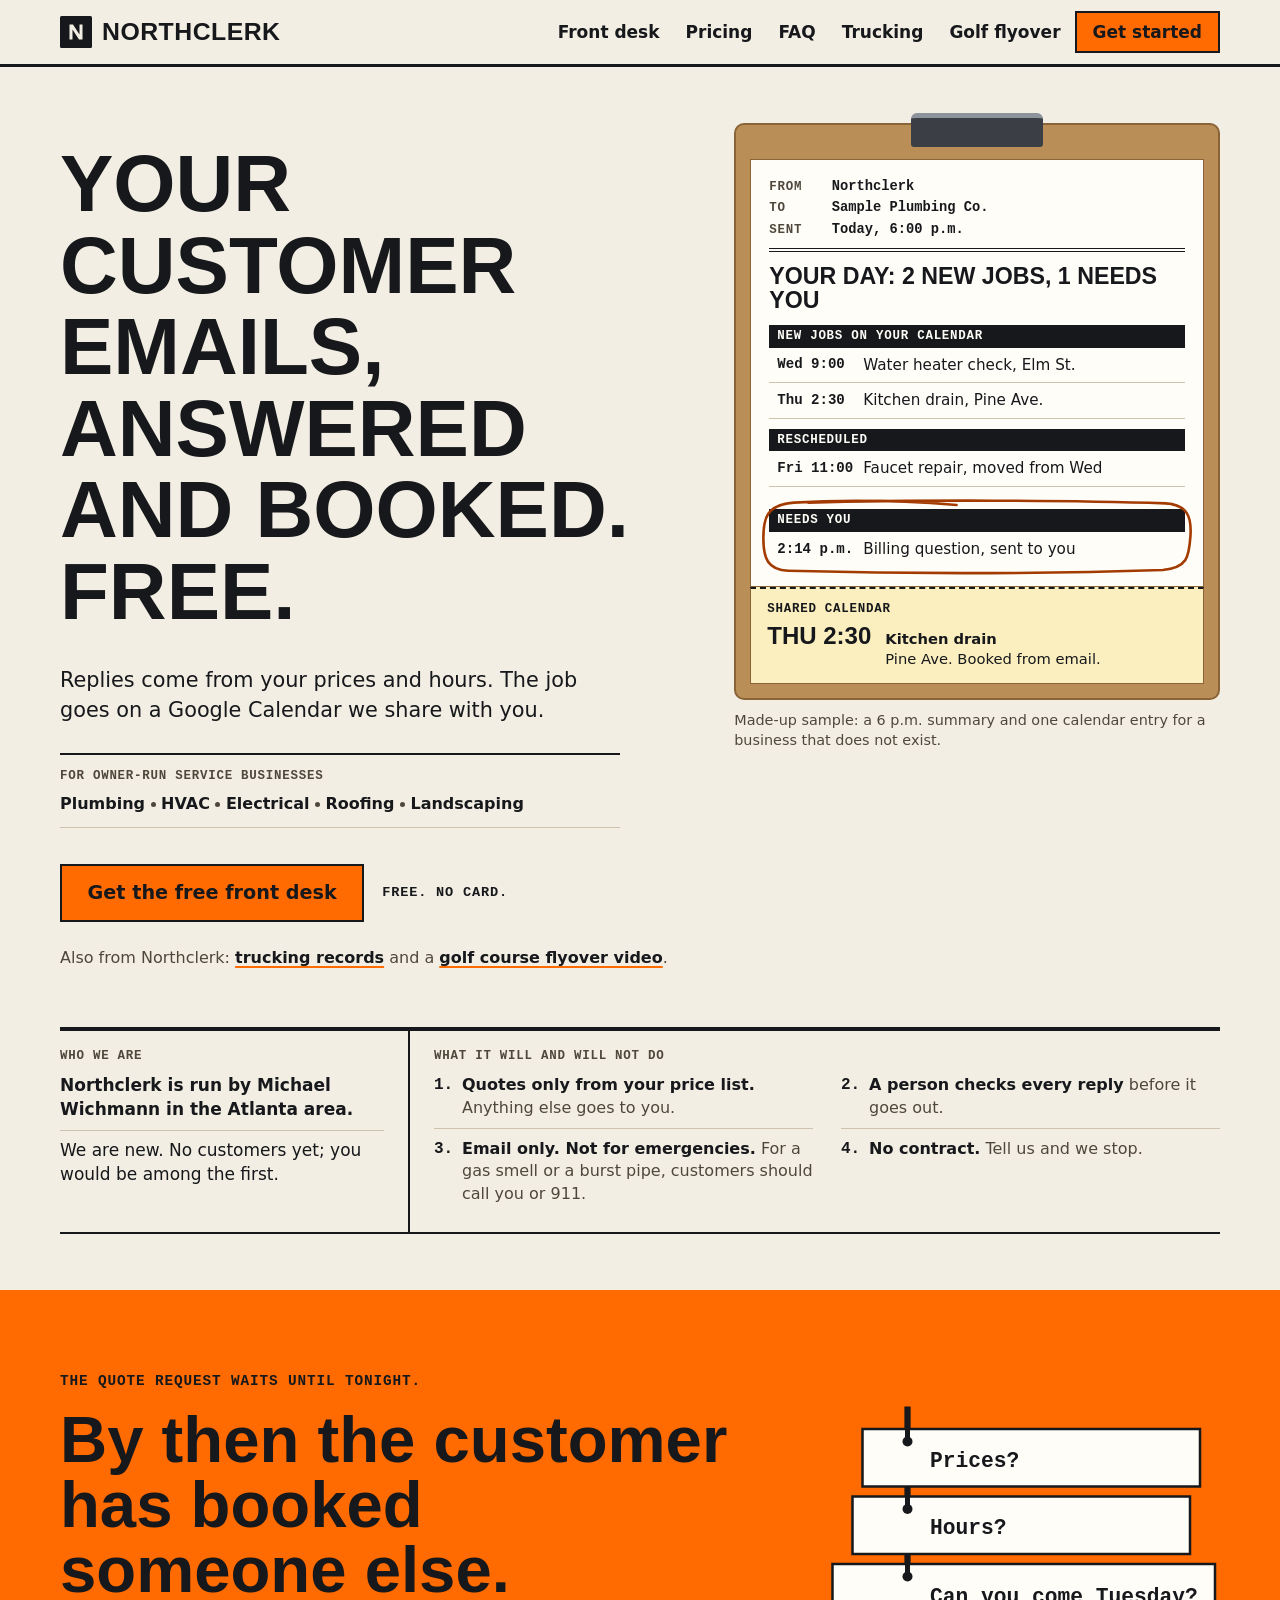
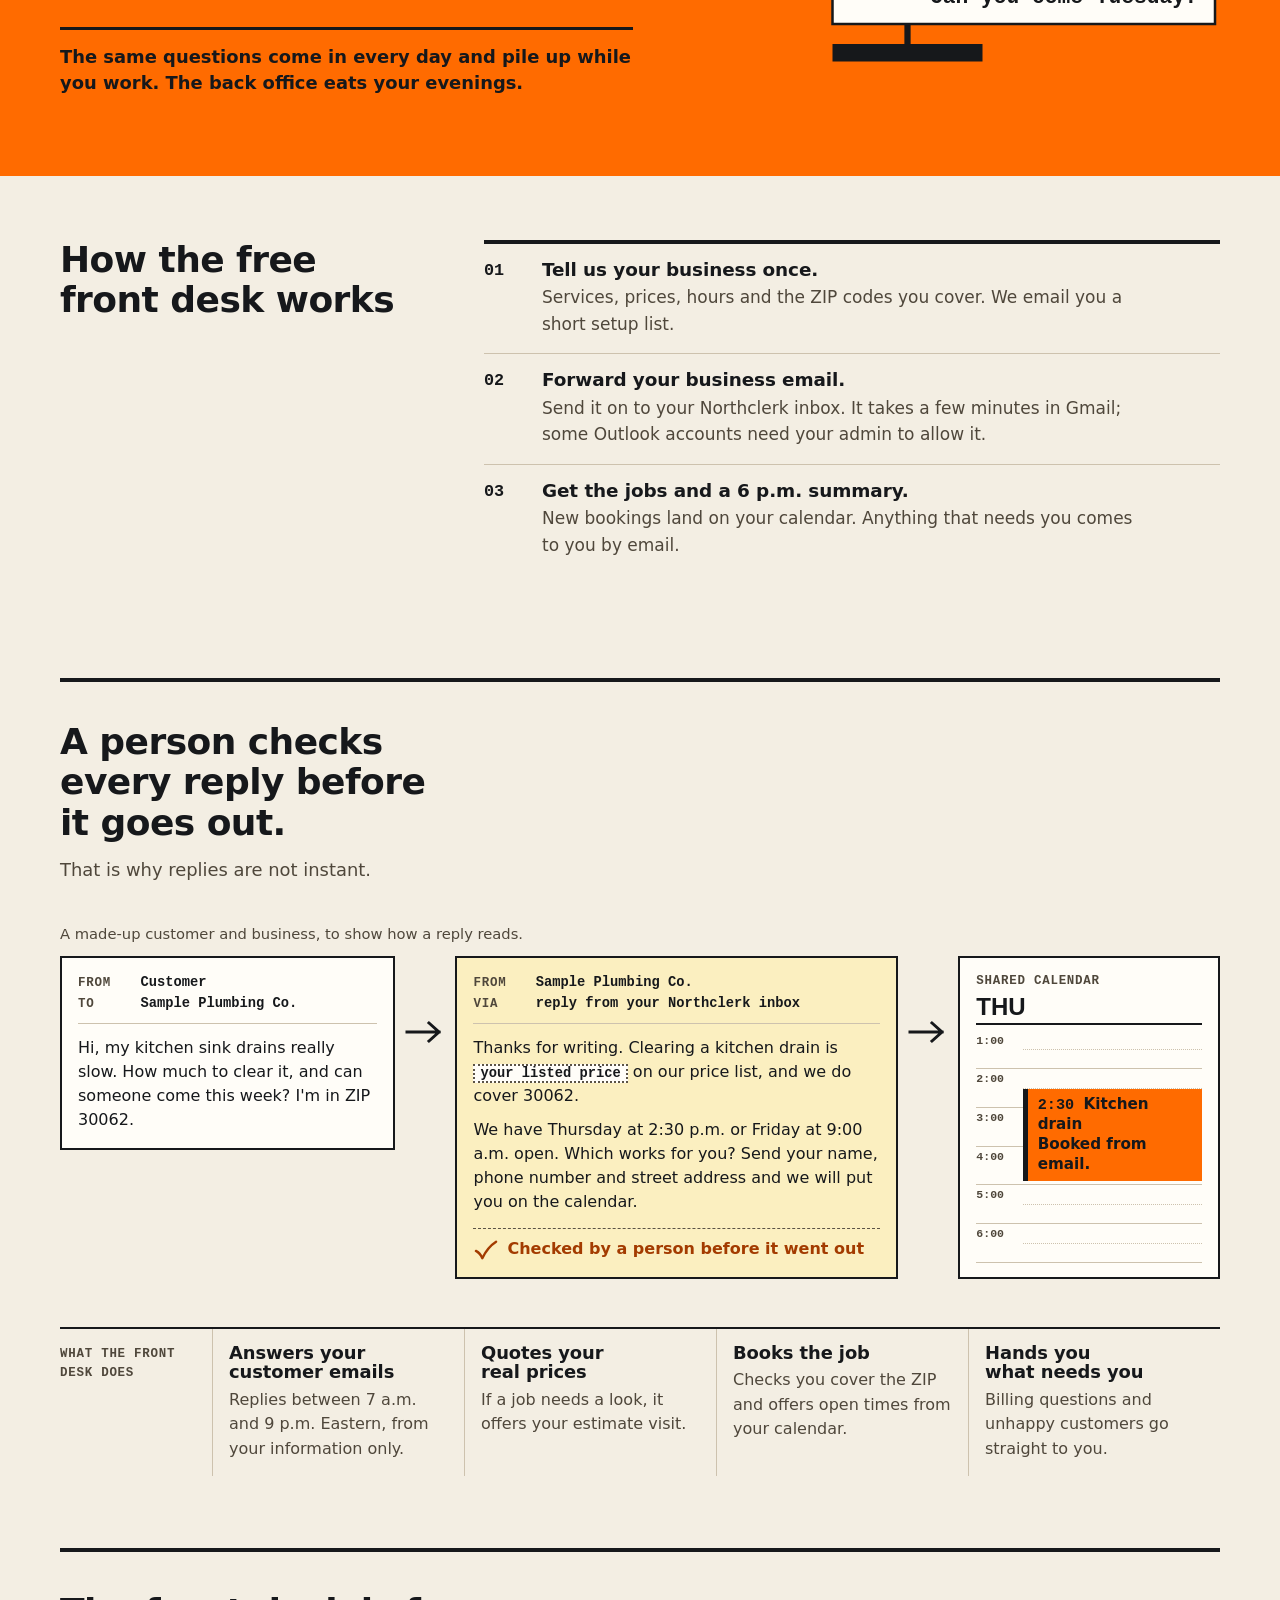
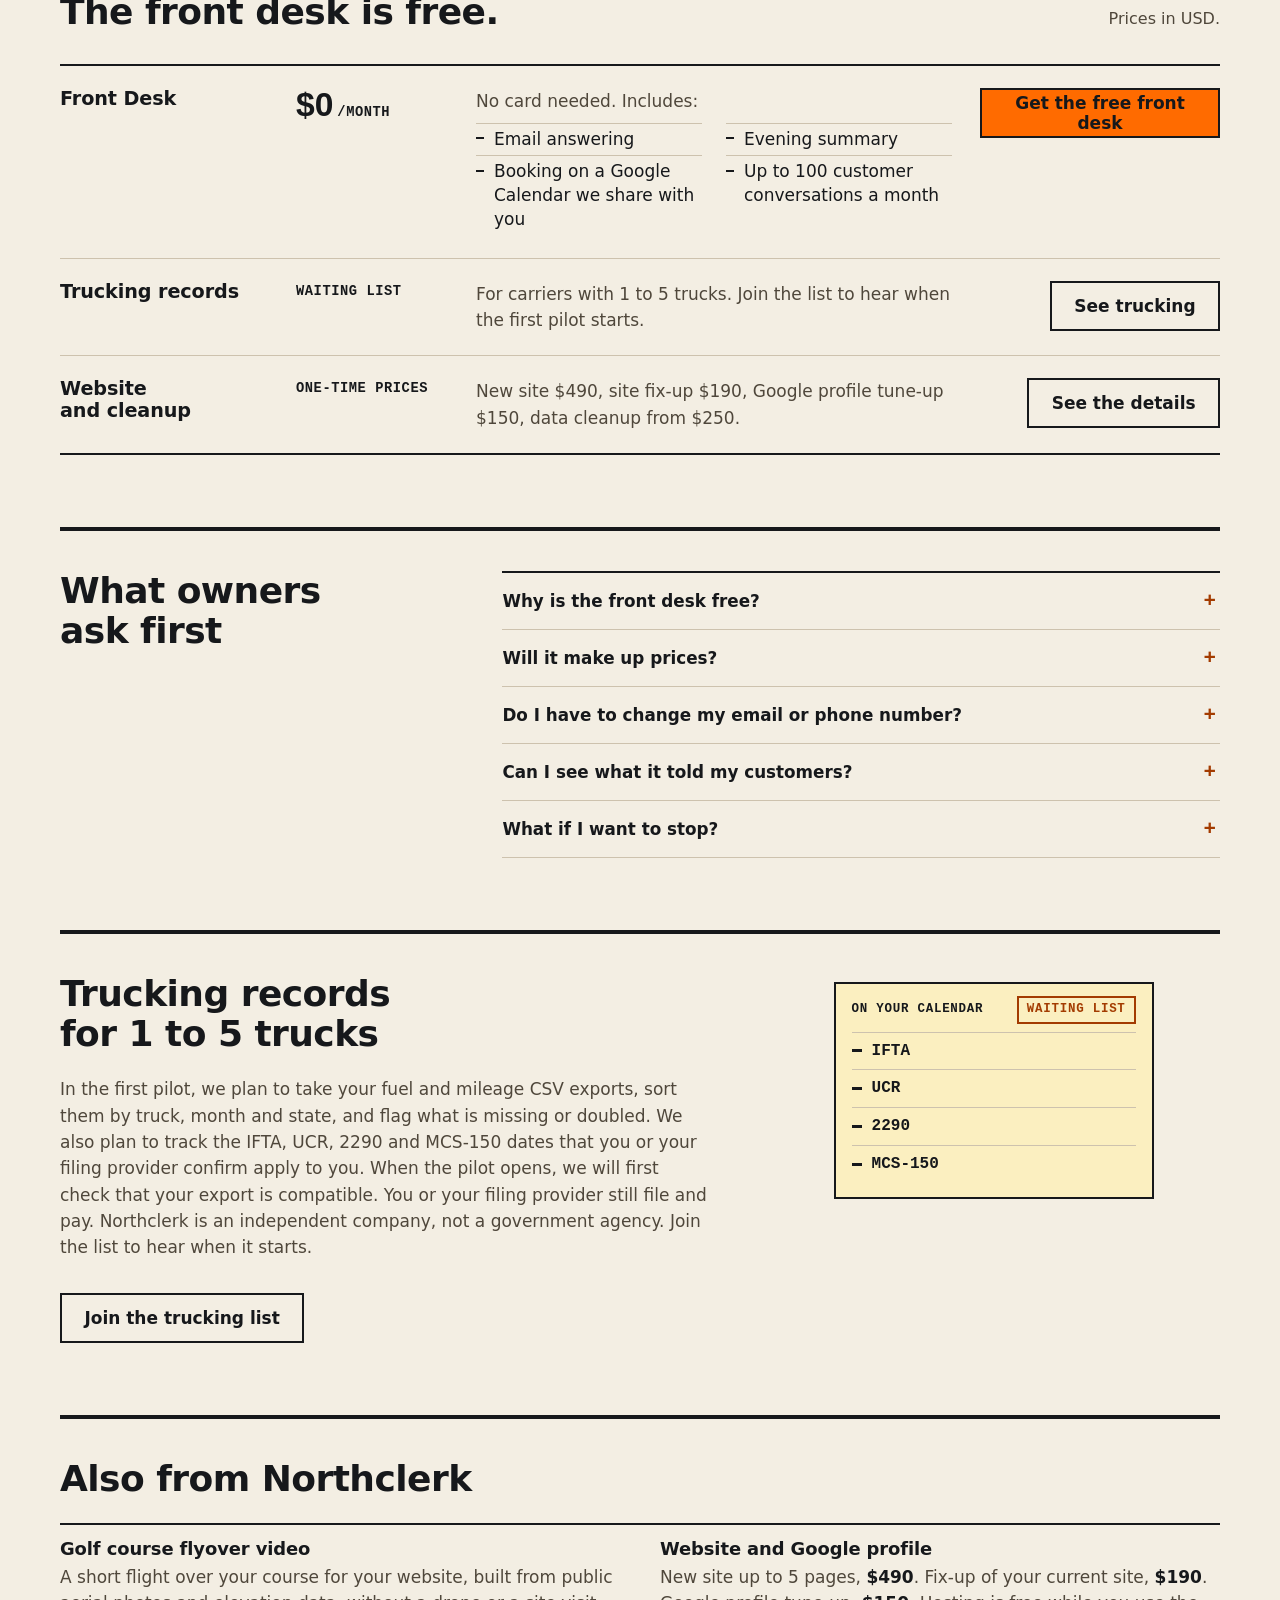
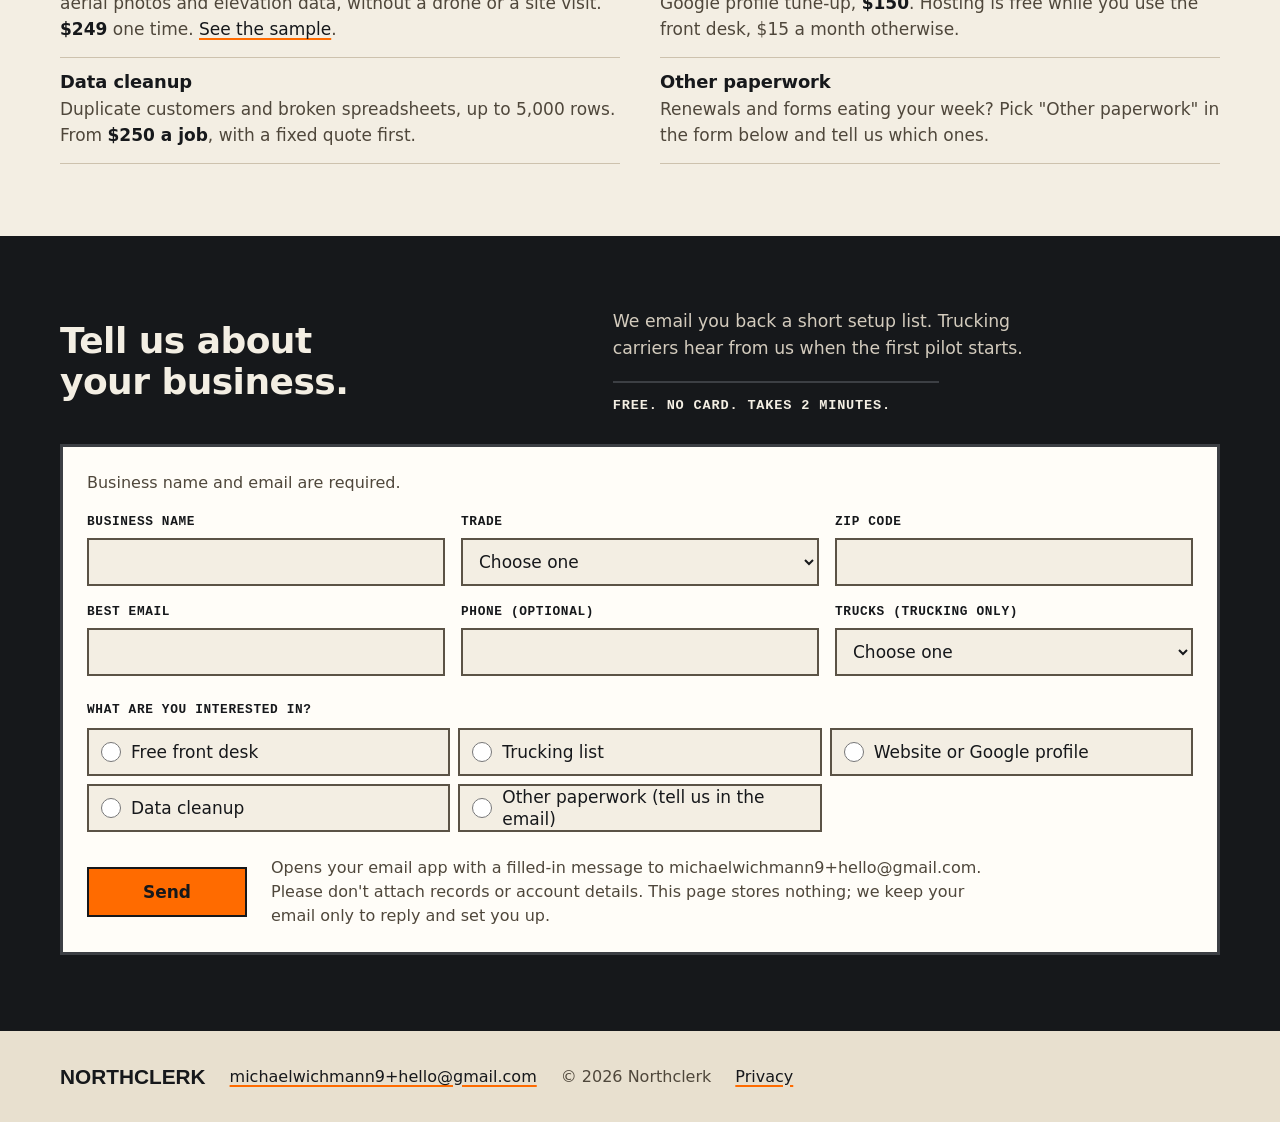
==== commit 2ed8875b: "Northclerk site build 4d0f6d6a10bc" ====
--- a/index.html
+++ b/index.html
@@ -2,18 +2,18 @@
 <html lang="en">
 <head>
 <meta charset="utf-8">
-<meta name="northclerk-build" content="6839f20298af9e2b4aafd249e3a87d07f8ed25c4b163384a0221015cb91664b0">
+<meta name="northclerk-build" content="4d0f6d6a10bc16ee58f298d0b534cd82347425bd04476fd16becb7bff31a00ee">
 <meta name="viewport" content="width=device-width, initial-scale=1">
 <title>Northclerk: a free email front desk for service businesses</title>
 <meta name="description" content="Northclerk answers your customers' emails from your prices and hours and books the job on a Google Calendar we share with you. Free, no card, no contract.">
 <meta name="color-scheme" content="light dark">
-<meta name="theme-color" content="#ffffff" media="(prefers-color-scheme: light)">
-<meta name="theme-color" content="#0c1520" media="(prefers-color-scheme: dark)">
+<meta name="theme-color" content="#f3eee3" media="(prefers-color-scheme: light)">
+<meta name="theme-color" content="#141517" media="(prefers-color-scheme: dark)">
 <meta property="og:type" content="website">
 <meta property="og:site_name" content="Northclerk">
 <meta property="og:title" content="Northclerk: a free email front desk for service businesses">
 <meta property="og:description" content="Northclerk answers your customers' emails from your prices and hours and books the job on a Google Calendar we share with you. Free, no card, no contract.">
-<link rel="icon" type="image/svg+xml" href="data:image/svg+xml,%3Csvg xmlns='http://www.w3.org/2000/svg' viewBox='0 0 64 64'%3E%3Crect width='64' height='64' rx='14' fill='%230f766e'/%3E%3Cpath d='M19 47V17h7l13 20V17h6v30h-7L25 27v20z' fill='%23fff'/%3E%3C/svg%3E">
+<link rel="icon" type="image/svg+xml" href="data:image/svg+xml,%3Csvg xmlns='http://www.w3.org/2000/svg' viewBox='0 0 64 64'%3E%3Crect width='64' height='64' rx='3' fill='%2316181b'/%3E%3Cpath d='M19 47V17h7l13 20V17h6v30h-7L25 27v20z' fill='%23ff6b00'/%3E%3C/svg%3E">
 <script>document.documentElement.className += ' js';</script>
 <link rel="stylesheet" href="styles.css">
 </head>
@@ -23,11 +23,11 @@
 <header class="site-header">
   <div class="container header-inner">
     <a class="brand" href="#top" aria-label="Northclerk, back to top">
-      <svg class="brand-mark" viewBox="0 0 64 64" width="32" height="32" aria-hidden="true" focusable="false"><rect width="64" height="64" rx="14" fill="currentColor"/><path d="M19 47V17h7l13 20V17h6v30h-7L25 27v20z" fill="var(--accent-ink)"/></svg>
+      <svg class="brand-mark" viewBox="0 0 64 64" width="32" height="32" aria-hidden="true" focusable="false"><rect width="64" height="64" rx="3" fill="currentColor"/><path d="M19 47V17h7l13 20V17h6v30h-7L25 27v20z" fill="var(--accent-ink)"/></svg>
       <span class="brand-name">Northclerk</span>
     </a>
     <button class="nav-toggle" type="button" aria-expanded="false" aria-controls="site-nav">
-      <svg width="20" height="20" viewBox="0 0 24 24" fill="none" stroke="currentColor" stroke-width="2" stroke-linecap="round" aria-hidden="true" focusable="false"><path d="M4 7h16M4 12h16M4 17h16"/></svg>
+      <svg width="20" height="20" viewBox="0 0 24 24" fill="none" stroke="currentColor" stroke-width="2.4" stroke-linecap="square" aria-hidden="true" focusable="false"><path d="M4 7h16M4 12h16M4 17h16"/></svg>
       <span>Menu</span>
     </button>
     <nav class="site-nav" id="site-nav" aria-label="Main">
@@ -48,16 +48,18 @@
   <section class="hero" id="top" aria-labelledby="hero-title">
     <div class="container hero-grid">
       <div class="hero-copy">
-        <p class="eyebrow">For owner-run service businesses</p>
-        <ul class="trades" aria-label="Trades">
-          <li>Plumbing</li>
-          <li>HVAC</li>
-          <li>Electrical</li>
-          <li>Roofing</li>
-          <li>Landscaping</li>
-        </ul>
         <h1 id="hero-title">Your customer emails, answered and booked. Free.</h1>
-        <p class="lead">Northclerk answers your email from your prices and hours, and puts the job on a Google Calendar we share with you.</p>
+        <p class="lead">Replies come from your prices and hours. The job goes on a Google Calendar we share with you.</p>
+        <div class="for-row">
+          <p class="for-label">For owner-run service businesses</p>
+          <ul class="trades" aria-label="Trades">
+            <li>Plumbing</li>
+            <li>HVAC</li>
+            <li>Electrical</li>
+            <li>Roofing</li>
+            <li>Landscaping</li>
+          </ul>
+        </div>
         <div class="cta-block cta-hero">
           <a class="btn btn-primary btn-big" href="#get-started">Get the free front desk</a>
           <p class="cta-note">Free. No card.</p>
@@ -66,120 +68,84 @@
       </div>
 
       <figure class="hero-visual">
-        <div class="device">
-          <div class="phone" aria-hidden="true">
-            <div class="phone-screen">
-              <div class="phone-status"><span>6:00</span><span class="sample-tag">Sample</span><span class="phone-dots"><i></i><i></i><i></i></span></div>
-              <div class="mail-bar">
-                <svg viewBox="0 0 24 24" width="18" height="18" fill="none" stroke="currentColor" stroke-width="2" stroke-linecap="round" stroke-linejoin="round" focusable="false"><path d="M15 18l-6-6 6-6"/></svg>
-                <span>Inbox</span>
-              </div>
-              <div class="mail-head">
-                <span class="mail-avatar">N</span>
-                <div class="mail-from">
-                  <strong>Northclerk</strong>
-                  <span>Today, 6:00 p.m.</span>
-                </div>
-              </div>
-              <p class="mail-subject">Your day: 2 new jobs, 1 needs you</p>
-              <p class="mail-biz">Sample Plumbing Co.</p>
-              <div class="mail-block">
-                <p class="mail-label">New jobs on your calendar</p>
-                <div class="mail-row"><span class="mail-time">Wed 9:00</span><span>Water heater check, Elm St.</span></div>
-                <div class="mail-row"><span class="mail-time">Thu 2:30</span><span>Kitchen drain, Pine Ave.</span></div>
-              </div>
-              <div class="mail-block">
-                <p class="mail-label">Rescheduled</p>
-                <div class="mail-row"><span class="mail-time">Fri 11:00</span><span>Faucet repair, moved from Wed</span></div>
-              </div>
-              <div class="mail-block mail-needs">
-                <p class="mail-label">Needs you</p>
-                <div class="mail-row"><span class="mail-flag">1</span><span>Billing question, sent to you at 2:14 p.m.</span></div>
-              </div>
-            </div>
-          </div>
-          <div class="cal-entry" aria-hidden="true">
-            <p class="cal-entry-head">
-              <svg viewBox="0 0 24 24" width="16" height="16" fill="none" stroke="currentColor" stroke-width="2" stroke-linecap="round" stroke-linejoin="round" focusable="false"><rect x="3" y="5" width="18" height="16" rx="2"/><path d="M3 10h18M8 3v4M16 3v4"/></svg>
-              <span>Shared calendar</span>
-            </p>
-            <div class="cal-entry-body">
-              <span class="cal-entry-day"><b>Thu</b><span>2:30</span></span>
-              <span class="cal-entry-text"><strong>Kitchen drain</strong><span>Pine Ave. Booked from email.</span></span>
-            </div>
+        <div class="board" aria-hidden="true">
+          <span class="board-clip"></span>
+          <div class="sheet">
+            <div class="mail-head">
+              <p><span class="hk">From</span><span class="hv">Northclerk</span></p>
+              <p><span class="hk">To</span><span class="hv">Sample Plumbing Co.</span></p>
+              <p><span class="hk">Sent</span><span class="hv">Today, 6:00 p.m.</span></p>
+            </div>
+            <p class="sheet-subject">Your day: 2 new jobs, 1 needs you</p>
+            <div class="sheet-block">
+              <p class="sheet-label">New jobs on your calendar</p>
+              <p class="sheet-row"><span class="sheet-when">Wed 9:00</span><span class="sheet-what">Water heater check, Elm St.</span></p>
+              <p class="sheet-row"><span class="sheet-when">Thu 2:30</span><span class="sheet-what">Kitchen drain, Pine Ave.</span></p>
+            </div>
+            <div class="sheet-block">
+              <p class="sheet-label">Rescheduled</p>
+              <p class="sheet-row"><span class="sheet-when">Fri 11:00</span><span class="sheet-what">Faucet repair, moved from Wed</span></p>
+            </div>
+            <div class="sheet-block sheet-needs">
+              <svg class="ring" viewBox="0 0 300 100" preserveAspectRatio="none" focusable="false"><path d="M34 6C112 2 214 3 280 7C295 9 298 24 297 50C296 76 295 90 278 93C196 98 98 98 20 94C6 93 3 78 3 52C3 26 5 9 24 6C58 2 96 3 136 9"/></svg>
+              <p class="sheet-label">Needs you</p>
+              <p class="sheet-row"><span class="sheet-when">2:14 p.m.</span><span class="sheet-what">Billing question, sent to you</span></p>
+            </div>
+          </div>
+          <div class="stub">
+            <p class="stub-label">Shared calendar</p>
+            <p class="stub-when"><b>Thu</b> 2:30</p>
+            <p class="stub-what"><strong>Kitchen drain</strong> Pine Ave. Booked from email.</p>
           </div>
         </div>
         <figcaption>Made-up sample: a 6 p.m. summary and one calendar entry for a business that does not exist.</figcaption>
       </figure>
     </div>
 
-    <div class="container">
+    <div class="container terms-wrap">
       <aside class="who" aria-label="Who we are">
         <p class="who-label">Who we are</p>
         <ul class="who-list">
-          <li>
-            <span class="who-icon" aria-hidden="true"><svg viewBox="0 0 24 24" width="20" height="20" fill="none" stroke="currentColor" stroke-width="1.9" stroke-linecap="round" stroke-linejoin="round" focusable="false"><path d="M12 21s-7-6.2-7-11.5a7 7 0 0 1 14 0C19 14.8 12 21 12 21z"/><circle cx="12" cy="9.5" r="2.5"/></svg></span>
-            <span><strong>Northclerk is run by Michael Wichmann in the Atlanta area.</strong></span>
-          </li>
-          <li>
-            <span class="who-icon" aria-hidden="true"><svg viewBox="0 0 24 24" width="20" height="20" fill="none" stroke="currentColor" stroke-width="1.9" stroke-linecap="round" stroke-linejoin="round" focusable="false"><path d="M12 21v-9"/><path d="M12 12c0-4 3-6.5 7-6.5 0 4-3 6.5-7 6.5z"/><path d="M12 14c0-3-2.4-5-5.5-5 0 3 2.4 5 5.5 5z"/></svg></span>
-            <span>We are new. No customers yet; you would be among the first.</span>
-          </li>
-          <li>
-            <span class="who-icon" aria-hidden="true"><svg viewBox="0 0 24 24" width="20" height="20" fill="none" stroke="currentColor" stroke-width="1.9" stroke-linecap="round" stroke-linejoin="round" focusable="false"><path d="M3 13l3-8h12l3 8v6H3z"/><path d="M3 13h5l1.5 2.5h5L16 13h5"/></svg></span>
-            <span>Replies come from a person-checked Northclerk inbox.</span>
-          </li>
+          <li><strong>Northclerk is run by Michael Wichmann in the Atlanta area.</strong></li>
+          <li>We are new. No customers yet; you would be among the first.</li>
         </ul>
       </aside>
 
-      <ul class="mechanism" aria-label="What it will and will not do">
-        <li>
-          <span class="mech-icon" aria-hidden="true"><svg viewBox="0 0 24 24" width="22" height="22" fill="none" stroke="currentColor" stroke-width="1.9" stroke-linecap="round" stroke-linejoin="round" focusable="false"><path d="M3 3h9l9 9-9 9-9-9z"/><circle cx="7.5" cy="7.5" r="1.3"/></svg></span>
-          <span><strong>Quotes only from your price list.</strong> Anything else goes to you.</span>
-        </li>
-        <li>
-          <span class="mech-icon" aria-hidden="true"><svg viewBox="0 0 24 24" width="22" height="22" fill="none" stroke="currentColor" stroke-width="1.9" stroke-linecap="round" stroke-linejoin="round" focusable="false"><circle cx="9" cy="8" r="3.5"/><path d="M2.5 20c.6-3.6 3.3-5.5 6.5-5.5s5.9 1.9 6.5 5.5"/><path d="M15.5 11.5l2 2 4-4.5"/></svg></span>
-          <span><strong>A person checks every reply</strong> before it goes out.</span>
-        </li>
-        <li>
-          <span class="mech-icon" aria-hidden="true"><svg viewBox="0 0 24 24" width="22" height="22" fill="none" stroke="currentColor" stroke-width="1.9" stroke-linecap="round" stroke-linejoin="round" focusable="false"><path d="M12 3l9.5 17h-19z"/><path d="M12 10v4M12 17.2v.1"/></svg></span>
-          <span><strong>Email only. Not for emergencies.</strong> For a gas smell or a burst pipe, customers should call you or 911.</span>
-        </li>
-        <li>
-          <span class="mech-icon" aria-hidden="true"><svg viewBox="0 0 24 24" width="22" height="22" fill="none" stroke="currentColor" stroke-width="1.9" stroke-linecap="round" stroke-linejoin="round" focusable="false"><circle cx="12" cy="12" r="9"/><path d="M9 9l6 6M15 9l-6 6"/></svg></span>
-          <span><strong>No contract.</strong> Tell us and we stop.</span>
-        </li>
-      </ul>
-    </div>
-  </section>
-
-  <section class="band band-dark" id="problem" aria-labelledby="problem-title">
-    <div class="container">
-      <p class="eyebrow">Sound familiar?</p>
-      <p class="band-kicker">The quote request waits until tonight.</p>
-      <h2 class="band-line" id="problem-title">By then the customer has booked someone else.</h2>
-      <div class="band-pair">
-        <article>
-          <h3>The same questions, every day.</h3>
-          <p>Prices, hours, "can you come Tuesday?" They pile up while you work.</p>
-        </article>
-        <article>
-          <h3>The back office eats your evenings.</h3>
-          <p>Confirmations, reschedules, renewals, on repeat.</p>
-        </article>
-      </div>
-      <div class="cta-block">
-        <a class="btn btn-primary btn-big" href="#get-started">Get the free front desk</a>
-        <p class="cta-note">Free. No card.</p>
-      </div>
-    </div>
-  </section>
-
-  <section class="section" id="product" aria-labelledby="how-title">
-    <div class="container">
-      <p class="eyebrow">How it works</p>
+      <div class="terms">
+        <p class="terms-label">What it will and will not do</p>
+        <ul class="mechanism" aria-label="What it will and will not do">
+          <li><strong>Quotes only from your price list.</strong> Anything else goes to you.</li>
+          <li><strong>A person checks every reply</strong> before it goes out.</li>
+          <li><strong>Email only. Not for emergencies.</strong> For a gas smell or a burst pipe, customers should call you or 911.</li>
+          <li><strong>No contract.</strong> Tell us and we stop.</li>
+        </ul>
+      </div>
+    </div>
+  </section>
+
+  <section class="band band-orange" id="problem" aria-labelledby="problem-title">
+    <div class="container problem-grid">
+      <div class="problem-copy">
+        <p class="band-kicker">The quote request waits until tonight.</p>
+        <h2 class="band-line" id="problem-title">By then the customer has booked someone else.</h2>
+        <p class="band-more">The same questions come in every day and pile up while you work. The back office eats your evenings.</p>
+      </div>
+      <svg class="spike" viewBox="0 0 320 214" aria-hidden="true" focusable="false">
+        <path class="spike-pin" d="M70 196V6"/>
+        <g class="slip"><rect x="34" y="24" width="270" height="46"/><text x="88" y="54">Prices?</text></g>
+        <g class="slip"><rect x="26" y="78" width="270" height="46"/><text x="88" y="108">Hours?</text></g>
+        <g class="slip slip-top"><rect x="10" y="132" width="306" height="48"/><text x="88" y="163">Can you come Tuesday?</text></g>
+        <path class="spike-pin spike-front" d="M70 24V34M70 78V88M70 132V142"/>
+        <circle class="spike-hole" cx="70" cy="34" r="4"/><circle class="spike-hole" cx="70" cy="88" r="4"/><circle class="spike-hole" cx="70" cy="142" r="4"/>
+        <rect class="spike-base" x="10" y="196" width="120" height="14"/>
+      </svg>
+    </div>
+  </section>
+
+  <section class="section section-setup" id="product" aria-labelledby="how-title">
+    <div class="container setup-grid">
       <h2 id="how-title">How the free front desk works</h2>
-      <ol class="steps flow">
+      <ol class="steps">
         <li class="step">
           <h3>Tell us your business once.</h3>
           <p>Services, prices, hours and the ZIP codes you cover. We email you a short setup list.</p>
@@ -196,122 +162,127 @@
     </div>
   </section>
 
-  <section class="band band-number" aria-label="Your evening summary">
-    <div class="container number-inner">
-      <p class="eyebrow">Tells you what happened</p>
-      <p class="big-number">6 p.m.</p>
-      <p class="number-line">One plain summary every evening: new jobs, reschedules, what needs you.</p>
-    </div>
-  </section>
-
-  <section class="band band-tint" id="features" aria-labelledby="features-title">
+  <section class="section section-example" id="features" aria-labelledby="features-title">
     <div class="container">
-      <p class="eyebrow">What the front desk does</p>
-      <div class="example-layout">
-        <div class="example-copy">
-          <h2 class="band-line" id="features-title">A person checks every reply before it goes out.</h2>
-          <p>That is why replies are not instant. Every conversation is in your evening summary, and we send the full thread whenever you ask.</p>
-        </div>
-
-        <figure class="thread">
-          <figcaption class="thread-tag"><span class="tag">Example</span> A made-up customer and business, to show how a reply reads.</figcaption>
-          <div class="msg msg-in">
-            <p class="msg-meta"><strong>Customer</strong><span>to Sample Plumbing Co.</span></p>
+      <div class="example-head">
+        <h2 id="features-title">A person checks every reply before it goes out.</h2>
+        <p>That is why replies are not instant.</p>
+      </div>
+
+      <figure class="loop">
+        <figcaption class="loop-tag">A made-up customer and business, to show how a reply reads.</figcaption>
+        <div class="loop-row">
+          <div class="doc doc-in">
+            <div class="mail-head">
+              <p><span class="hk">From</span><span class="hv">Customer</span></p>
+              <p><span class="hk">To</span><span class="hv">Sample Plumbing Co.</span></p>
+            </div>
             <p>Hi, my kitchen sink drains really slow. How much to clear it, and can someone come this week? I'm in ZIP 30062.</p>
           </div>
-          <div class="msg msg-out">
-            <p class="msg-meta"><strong>Sample Plumbing Co.</strong><span>reply from your Northclerk inbox</span></p>
+
+          <svg class="loop-arrow" viewBox="0 0 40 24" aria-hidden="true" focusable="false"><path d="M2 12h32M24 3l10 9-10 9"/></svg>
+
+          <div class="doc doc-out">
+            <div class="mail-head">
+              <p><span class="hk">From</span><span class="hv">Sample Plumbing Co.</span></p>
+              <p><span class="hk">Via</span><span class="hv">reply from your Northclerk inbox</span></p>
+            </div>
             <p>Thanks for writing. Clearing a kitchen drain is <span class="price-chip">your listed price</span> on our price list, and we do cover 30062.</p>
             <p>We have Thursday at 2:30 p.m. or Friday at 9:00 a.m. open. Which works for you? Send your name, phone number and street address and we will put you on the calendar.</p>
-          </div>
-          <p class="msg-check"><svg viewBox="0 0 24 24" width="16" height="16" fill="none" stroke="currentColor" stroke-width="2.4" stroke-linecap="round" stroke-linejoin="round" aria-hidden="true" focusable="false"><path d="M5 12.5l4.5 4.5L19 7.5"/></svg>Checked by a person before it went out</p>
-        </figure>
-      </div>
+            <p class="pen-check"><svg viewBox="0 0 28 24" width="26" height="22" aria-hidden="true" focusable="false"><path d="M3 13c3 1.5 5.5 4.5 7 8c3.5-7.5 8-13.5 15-18"/></svg>Checked by a person before it went out</p>
+          </div>
+
+          <svg class="loop-arrow" viewBox="0 0 40 24" aria-hidden="true" focusable="false"><path d="M2 12h32M24 3l10 9-10 9"/></svg>
+
+          <div class="doc doc-cal">
+            <p class="cal-head">Shared calendar</p>
+            <p class="cal-day">Thu</p>
+            <div class="cal-grid" aria-hidden="true">
+              <span></span><span></span><span></span><span></span><span></span><span></span>
+              <p class="cal-booked"><b>2:30</b> Kitchen drain <span>Booked from email.</span></p>
+            </div>
+          </div>
+        </div>
+      </figure>
 
       <div class="features">
+        <p class="features-label">What the front desk does</p>
         <article class="feature">
-          <span class="icon" aria-hidden="true"><svg viewBox="0 0 24 24" width="24" height="24" fill="none" stroke="currentColor" stroke-width="1.8" stroke-linecap="round" stroke-linejoin="round" focusable="false"><path d="M13 2 4 14h7l-1 8 9-12h-7z"/></svg></span>
           <h3>Answers your customer emails</h3>
           <p>Replies between 7 a.m. and 9 p.m. Eastern, from your information only.</p>
         </article>
         <article class="feature">
-          <span class="icon" aria-hidden="true"><svg viewBox="0 0 24 24" width="24" height="24" fill="none" stroke="currentColor" stroke-width="1.8" stroke-linecap="round" stroke-linejoin="round" focusable="false"><path d="M3 3h9l9 9-9 9-9-9z"/><circle cx="7.5" cy="7.5" r="1.3"/></svg></span>
           <h3>Quotes your real prices</h3>
-          <p>Only from your price list. If a job needs a look, it offers your estimate visit.</p>
+          <p>If a job needs a look, it offers your estimate visit.</p>
         </article>
         <article class="feature">
-          <span class="icon" aria-hidden="true"><svg viewBox="0 0 24 24" width="24" height="24" fill="none" stroke="currentColor" stroke-width="1.8" stroke-linecap="round" stroke-linejoin="round" focusable="false"><rect x="3" y="5" width="18" height="16" rx="2"/><path d="M3 10h18M8 3v4M16 3v4"/></svg></span>
           <h3>Books the job</h3>
-          <p>Takes name, phone and address, checks you cover the ZIP, and offers open times from your calendar.</p>
+          <p>Checks you cover the ZIP and offers open times from your calendar.</p>
         </article>
         <article class="feature">
-          <span class="icon" aria-hidden="true"><svg viewBox="0 0 24 24" width="24" height="24" fill="none" stroke="currentColor" stroke-width="1.8" stroke-linecap="round" stroke-linejoin="round" focusable="false"><path d="M4 4h16v12H9l-5 4z"/></svg></span>
           <h3>Hands you what needs you</h3>
           <p>Billing questions and unhappy customers go straight to you.</p>
         </article>
       </div>
-
-      <div class="cta-block">
-        <a class="btn btn-primary btn-big" href="#get-started">Get the free front desk</a>
-        <p class="cta-note">Free. No card.</p>
-      </div>
-    </div>
-  </section>
-
-  <section class="band band-price" id="pricing" aria-labelledby="pricing-title">
+    </div>
+  </section>
+
+  <section class="section section-price" id="pricing" aria-labelledby="pricing-title">
     <div class="container">
-      <p class="eyebrow">Pricing</p>
-      <h2 id="pricing-title">Simple prices</h2>
-      <div class="grid grid-3 pricing">
-        <article class="card price-card price-card-featured" aria-labelledby="plan-1">
+      <div class="price-head">
+        <h2 id="pricing-title">The front desk is free.</h2>
+        <p class="fine">Prices in USD.</p>
+      </div>
+      <div class="rates">
+        <article class="rate rate-desk" aria-labelledby="plan-1">
           <h3 id="plan-1">Front Desk</h3>
-          <p class="price"><span class="amount">$0</span><span class="per">/month</span></p>
-          <p class="price-sub">Free. No card, no contract.</p>
-          <p class="includes">Includes:</p>
-          <ul class="checks">
-            <li>Email answering</li>
-            <li>Booking on a Google Calendar we share with you</li>
-            <li>Evening summary</li>
-            <li>Up to 100 customer conversations a month</li>
-          </ul>
-          <div class="cta-block cta-in-card">
-            <a class="btn btn-primary btn-big" href="#get-started">Get the free front desk</a>
-            <p class="cta-note">Free. No card.</p>
-          </div>
-        </article>
-        <article class="card price-card" aria-labelledby="plan-2">
+          <p class="rate-price"><span class="amount">$0</span><span class="per">/month</span></p>
+          <div class="rate-body">
+            <p>No card needed. Includes:</p>
+            <ul class="includes">
+              <li>Email answering</li>
+              <li>Booking on a Google Calendar we share with you</li>
+              <li>Evening summary</li>
+              <li>Up to 100 customer conversations a month</li>
+            </ul>
+          </div>
+          <a class="btn btn-primary" href="#get-started">Get the free front desk</a>
+        </article>
+        <article class="rate" aria-labelledby="plan-2">
           <h3 id="plan-2">Trucking records</h3>
-          <p class="desc">For carriers with 1 to 5 trucks. Join the list to hear when the first pilot starts.</p>
+          <p class="rate-price"><span class="per">Waiting list</span></p>
+          <div class="rate-body">
+            <p>For carriers with 1 to 5 trucks. Join the list to hear when the first pilot starts.</p>
+          </div>
           <a class="btn btn-secondary" href="#trucking">See trucking</a>
         </article>
-        <article class="card price-card" aria-labelledby="plan-3">
+        <article class="rate" aria-labelledby="plan-3">
           <h3 id="plan-3">Website and cleanup</h3>
-          <p class="desc">New site $490, site fix-up $190, Google profile tune-up $150, data cleanup from $250. One-time prices.</p>
+          <p class="rate-price"><span class="per">One-time prices</span></p>
+          <div class="rate-body">
+            <p>New site $490, site fix-up $190, Google profile tune-up $150, data cleanup from $250.</p>
+          </div>
           <a class="btn btn-secondary" href="#more">See the details</a>
         </article>
       </div>
-      <p class="fine">Prices in USD.</p>
-    </div>
-  </section>
-
-  <section class="section section-alt" id="faq" aria-labelledby="faq-title">
+    </div>
+  </section>
+
+  <section class="section section-faq" id="faq" aria-labelledby="faq-title">
     <div class="container faq-layout">
-      <div class="faq-intro">
-        <h2 id="faq-title">FAQ</h2>
-        <p>Short answers to what owners ask first.</p>
-      </div>
+      <h2 id="faq-title">What owners ask first</h2>
       <div class="faq">
         <details>
           <summary>Why is the front desk free?</summary>
-          <p>It costs us little to run, and it shows you how we work. We charge for websites, cleanup and records work. It covers up to 100 conversations a month, and we will tell you before anything changes.</p>
+          <p>It shows you how we work. We charge for websites, cleanup and records work. It covers up to 100 conversations a month, and we will tell you before anything changes.</p>
         </details>
         <details>
           <summary>Will it make up prices?</summary>
-          <p>No. It quotes only from your price list. Anything else goes to you.</p>
+          <p>No.</p>
         </details>
         <details>
           <summary>Do I have to change my email or phone number?</summary>
-          <p>No. You keep your email, phone number and website, and forward your business email to your Northclerk inbox. Replies to customers come from that inbox, which is a Gmail address.</p>
+          <p>No. You keep your email and phone number, and forward your business email to your Northclerk inbox. Replies to customers come from that inbox, which is a Gmail address.</p>
         </details>
         <details>
           <summary>Can I see what it told my customers?</summary>
@@ -328,31 +299,15 @@
   <section class="section section-trucking" id="trucking" aria-labelledby="trucking-title">
     <div class="container trucking-layout">
       <div class="demo-copy">
-        <p class="eyebrow">Trucking <span class="list-pill">Waiting list</span></p>
         <h2 id="trucking-title">Trucking records for 1 to 5 trucks</h2>
-        <p>We take your fuel and mileage exports, sort them by truck, month and state, flag what is missing or doubled, and keep your IFTA, UCR, 2290 and MCS-150 dates on your calendar. You or your filing provider still file and pay. Northclerk is an independent company, not a government agency. Join the list to hear when the first pilot starts.</p>
+        <p>In the first pilot, we plan to take your fuel and mileage CSV exports, sort them by truck, month and state, and flag what is missing or doubled. We also plan to track the IFTA, UCR, 2290 and MCS-150 dates that you or your filing provider confirm apply to you. When the pilot opens, we will first check that your export is compatible. You or your filing provider still file and pay. Northclerk is an independent company, not a government agency. Join the list to hear when it starts.</p>
         <div class="btn-row">
           <a class="btn btn-secondary" href="#get-started" data-interest="Trucking paperwork list">Join the trucking list</a>
         </div>
       </div>
       <div class="truck-art" aria-hidden="true">
-        <svg class="truck-svg" viewBox="0 0 420 260" focusable="false">
-          <circle class="t-sun" cx="338" cy="62" r="34"/>
-          <path class="t-hill" d="M0 190 C70 150 130 160 200 176 C270 192 330 150 420 168 V260 H0z"/>
-          <rect class="t-road" x="0" y="214" width="420" height="46"/>
-          <path class="t-lane" d="M18 238h34M92 238h34M166 238h34M240 238h34M314 238h34M388 238h32"/>
-          <rect class="t-box" x="52" y="98" width="196" height="106" rx="8"/>
-          <path class="t-stripe" d="M52 176h196"/>
-          <path class="t-cab" d="M248 126h62l34 38v40H248z"/>
-          <path class="t-window" d="M262 138h42l22 26h-64z"/>
-          <rect class="t-bumper" x="336" y="192" width="14" height="12" rx="3"/>
-          <circle class="t-wheel" cx="100" cy="206" r="20"/><circle class="t-hub" cx="100" cy="206" r="7"/>
-          <circle class="t-wheel" cx="196" cy="206" r="20"/><circle class="t-hub" cx="196" cy="206" r="7"/>
-          <circle class="t-wheel" cx="302" cy="206" r="20"/><circle class="t-hub" cx="302" cy="206" r="7"/>
-          <path class="t-mark" d="M126 156V122h8l14 21v-21h7v34h-8l-14-21v21z"/>
-        </svg>
         <div class="cal-card">
-          <p class="cal-title">On your calendar</p>
+          <p class="cal-title">On your calendar <span class="stamp">Waiting list</span></p>
           <ul>
             <li><span class="cal-dot"></span>IFTA</li>
             <li><span class="cal-dot"></span>UCR</li>
@@ -364,50 +319,39 @@
     </div>
   </section>
 
-  <section class="section section-alt" id="more" aria-labelledby="more-title">
+  <section class="section section-more" id="more" aria-labelledby="more-title">
     <div class="container">
       <h2 id="more-title">Also from Northclerk</h2>
       <div class="lines">
-        <article class="card line">
-          <span class="line-icon" aria-hidden="true"><svg viewBox="0 0 24 24" width="22" height="22" fill="none" stroke="currentColor" stroke-width="1.8" stroke-linecap="round" stroke-linejoin="round" focusable="false"><path d="M2 18l5-7 4 4 3-5 8 8z"/><circle cx="17" cy="6" r="2"/></svg></span>
+        <article class="line">
           <h3>Golf course flyover video</h3>
-          <p>A short flight over your course for your website, built from public aerial photos and elevation data. No drone, no site visit. <strong>$249</strong> one time. <a href="/flyover/">See the sample</a>.</p>
-        </article>
-        <article class="card line">
-          <span class="line-icon" aria-hidden="true"><svg viewBox="0 0 24 24" width="22" height="22" fill="none" stroke="currentColor" stroke-width="1.8" stroke-linecap="round" stroke-linejoin="round" focusable="false"><rect x="3" y="4" width="18" height="16" rx="2"/><path d="M3 9h18M7 6.5h.01M10 6.5h.01"/></svg></span>
+          <p>A short flight over your course for your website, built from public aerial photos and elevation data, without a drone or a site visit. <strong>$249</strong> one time. <a href="/flyover/">See the sample</a>.</p>
+        </article>
+        <article class="line">
           <h3>Website and Google profile</h3>
           <p>New site up to 5 pages, <strong>$490</strong>. Fix-up of your current site, <strong>$190</strong>. Google profile tune-up, <strong>$150</strong>. Hosting is free while you use the front desk, $15 a month otherwise.</p>
         </article>
-        <article class="card line">
-          <span class="line-icon" aria-hidden="true"><svg viewBox="0 0 24 24" width="22" height="22" fill="none" stroke="currentColor" stroke-width="1.8" stroke-linecap="round" stroke-linejoin="round" focusable="false"><rect x="3" y="4" width="18" height="16" rx="2"/><path d="M3 10h18M3 15h18M9 4v16"/></svg></span>
+        <article class="line">
           <h3>Data cleanup</h3>
           <p>Duplicate customers and broken spreadsheets, up to 5,000 rows. From <strong>$250 a job</strong>, with a fixed quote first.</p>
         </article>
-        <article class="card line">
-          <span class="line-icon" aria-hidden="true"><svg viewBox="0 0 24 24" width="22" height="22" fill="none" stroke="currentColor" stroke-width="1.8" stroke-linecap="round" stroke-linejoin="round" focusable="false"><path d="M6 3h9l4 4v14H6z"/><path d="M9 12l2 2 4-4"/></svg></span>
+        <article class="line">
           <h3>Other paperwork</h3>
           <p>Renewals and forms eating your week? Pick "Other paperwork" in the form below and tell us which ones.</p>
         </article>
       </div>
     </div>
   </section>
-
-  <div class="closing-band">
-    <div class="container closing-inner">
-      <h2 class="closing-line">Your customer emails, answered and booked.</h2>
-      <a class="btn btn-primary btn-big" href="#get-started">Get the free front desk</a>
-      <p class="cta-note">Free. No card. Takes 2 minutes.</p>
-    </div>
-  </div>
 
   <section class="section section-start" id="get-started" aria-labelledby="start-title">
     <div class="container start-layout">
       <div class="start-copy">
-        <h2 id="start-title">Start here</h2>
-        <p>Tell us about your business. We email you back a short setup list. Trucking carriers hear from us when the first pilot starts.</p>
-      </div>
-
-      <form class="card signup" id="signup-form" action="mailto:michaelwichmann9+hello@gmail.com" method="post" enctype="text/plain" autocomplete="on">
+        <h2 id="start-title">Tell us about your business.</h2>
+        <p>We email you back a short setup list. Trucking carriers hear from us when the first pilot starts.</p>
+        <p class="start-note">Free. No card. Takes 2 minutes.</p>
+      </div>
+
+      <form class="signup" id="signup-form" action="mailto:michaelwichmann9+hello@gmail.com" method="post" enctype="text/plain" autocomplete="on">
         <p class="form-hint">Business name and email are required.</p>
         <div class="fields">
           <div class="field">
@@ -452,8 +396,8 @@
               <option value="">Choose one</option>
               <option>1</option>
               <option>2 to 5</option>
-              <option value="6 to 10">6 to 10</option>
-              <option>More than 10</option>
+              <option value="6 to 10">6 to 10 (not in pilot)</option>
+              <option value="More than 10">Over 10 (not in pilot)</option>
             </select>
           </div>
         </div>
--- a/styles.css
+++ b/styles.css
@@ -1,70 +1,71 @@
-/* Northclerk marketing site. No external resources. System fonts only. */
+/* Northclerk marketing site. No external resources. System fonts only.
+   Look: the owner's own paperwork. Job sheets, printed emails, carbon stubs,
+   a price list, ruled lines, square corners, ink on paper with safety orange.
+   The only hand marks are pen marks: a ring on the summary and a tick on the reply. */
 
 :root {
-  --bg: #fffdf9;
-  --bg-alt: #f7f2ea;
-  --surface: #ffffff;
-  --ink: #12202e;
-  --muted: #4e5966;
-  --line: #e6ddd0;
-  --line-strong: #c8bba8;
-  --field-line: #6f7a86;
-  --accent: #0f766e;
-  --accent-ink: #ffffff;
-  --accent-text: #0c635b;
-  --accent-soft: #e2f2ef;
-  --warm: #e2843a;
-  --warm-text: #9a4a0c;
-  --warm-soft: #fcebd8;
-  --warm-wash: #fdf4ea;
-  --night: #12202e;
-  --band-dark: #102332;
-  --band-dark-2: #0b1824;
-  --band-tint: #e7f3f0;
-  --band-price: #fbefe1;
-  --closing: #0f5f58;
-  --closing-2: #0a3f3b;
-  --on-dark: #ffffff;
-  --on-dark-muted: #d6e0e8;
+  --paper: #f3eee3;
+  --paper-2: #e8e0cf;
+  --sheet: #fffdf8;
+  --carbon: #fbefc0;
+  --kraft: #b98f57;
+  --kraft-edge: #8a6436;
+  --clip: #3b3f45;
+  --clip-hi: #8d939b;
+  --ink: #16181b;
+  --muted: #4f473b;
+  --rule: #16181b;
+  --line: #cdc2ae;
+  --field-line: #5b5346;
+  --orange: #ff6b00;
+  --orange-ink: #16181b;
+  --orange-text: #a33b00;
+  --pen: #a33b00;
+  --btn-edge: #16181b;
+  --band-ink: #16181b;
+  --band-line: #3c3f44;
+  --on-ink: #f3eee3;
+  --on-ink-muted: #d3cbbd;
+  --accent: #ff6b00;
+  --accent-ink: #f3eee3;
   --error: #b42318;
-  --shadow: 0 1px 2px rgba(18, 32, 46, 0.06), 0 10px 30px rgba(18, 32, 46, 0.08);
-  --shadow-lg: 0 2px 6px rgba(18, 32, 46, 0.08), 0 24px 60px rgba(18, 32, 46, 0.16);
   --font: system-ui, -apple-system, "Segoe UI", Roboto, "Helvetica Neue", Arial, sans-serif;
-  --font-display: "Iowan Old Style", "Palatino Linotype", Palatino, "Book Antiqua", Georgia, serif;
-  --radius: 14px;
-  --header-h: 68px;
+  --font-display: Bahnschrift, "DIN Condensed", "DIN Alternate", "Roboto Condensed", "Arial Narrow", sans-serif-condensed, -apple-system, "Segoe UI", Roboto, Arial, sans-serif;
+  --font-mono: ui-monospace, "SFMono-Regular", "Cascadia Mono", Consolas, "Roboto Mono", Menlo, monospace;
+  --header-h: 64px;
 }
 
 @media (prefers-color-scheme: dark) {
   :root {
-    --bg: #0c1520;
-    --bg-alt: #111d2b;
-    --surface: #16263a;
-    --ink: #eef2f6;
-    --muted: #aebccb;
-    --line: #283a4f;
-    --line-strong: #46607a;
-    --field-line: #6a859f;
-    --accent: #5fd1c3;
-    --accent-ink: #04201d;
-    --accent-text: #6fddd0;
-    --accent-soft: #123432;
-    --warm: #f2a35e;
-    --warm-text: #f6b67c;
-    --warm-soft: #33241a;
-    --warm-wash: #221a14;
-    --night: #060c13;
-    --band-dark: #0f2f3a;
-    --band-dark-2: #06121b;
-    --band-tint: #0f2426;
-    --band-price: #1f1812;
-    --closing: #134a46;
-    --closing-2: #0a2a29;
-    --on-dark: #ffffff;
-    --on-dark-muted: #c9d6e0;
+    --paper: #141517;
+    --paper-2: #1b1c1f;
+    --sheet: #1f2124;
+    --carbon: #2f2a1a;
+    --kraft: #9a7848;
+    --kraft-edge: #c9a26b;
+    --clip: #9aa0a8;
+    --clip-hi: #d2d6db;
+    --ink: #f1ece2;
+    --muted: #bfb6a6;
+    --rule: #d9d2c5;
+    --line: #3c3f44;
+    --field-line: #9a917f;
+    --orange: #ff7a1a;
+    --orange-ink: #141517;
+    --orange-text: #ff9b55;
+    --pen: #ff9b55;
+    --btn-edge: #8f3d00;
+    --band-ink: #0a0b0c;
+    --band-line: #3c3f44;
+    --on-ink: #f1ece2;
+    --on-ink-muted: #c9c1b3;
+    --accent: #ff7a1a;
+    --accent-ink: #141517;
     --error: #ff9d92;
-    --shadow: 0 1px 2px rgba(0, 0, 0, 0.4), 0 10px 30px rgba(0, 0, 0, 0.3);
-    --shadow-lg: 0 2px 6px rgba(0, 0, 0, 0.45), 0 24px 60px rgba(0, 0, 0, 0.45);
+  }
+  .board {
+    --sheet: #efe9dc; --carbon: #eedfa6; --ink: #16181b; --muted: #4f473b; --rule: #16181b;
+    --line: #cdc2ae; --field-line: #5b5346; --pen: #a33b00; --kraft: #a57d47; --kraft-edge: #6e4f28;
   }
 }
 
@@ -76,1477 +77,673 @@
   -webkit-text-size-adjust: 100%;
   scroll-padding-top: calc(var(--header-h) + 8px);
 }
-
 @media (prefers-reduced-motion: no-preference) {
   html { scroll-behavior: smooth; }
 }
 
 body {
   margin: 0;
-  background: var(--bg);
+  background: var(--paper);
   color: var(--ink);
   font-family: var(--font);
-  font-size: 1.0625rem; /* 17px */
-  line-height: 1.6;
+  font-size: 1.0625rem;
+  line-height: 1.55;
   min-height: 100vh;
   display: flex;
   flex-direction: column;
+  font-variant-numeric: tabular-nums;
 }
 
 img, svg, iframe { max-width: 100%; }
 main { flex: 1 0 auto; }
 
-h1, h2, h3 { line-height: 1.2; margin: 0 0 0.6em; letter-spacing: -0.01em; text-wrap: balance; }
-h1, h2 { font-family: var(--font-display); font-weight: 700; letter-spacing: -0.015em; }
-h1 { font-size: clamp(2.2rem, 6vw, 3.6rem); line-height: 1.08; }
-h2 { font-size: clamp(1.75rem, 4vw, 2.5rem); margin-bottom: 1rem; }
-h3 { font-size: 1.15rem; margin-bottom: 0.4em; }
+h1, h2, h3 { margin: 0 0 0.6em; line-height: 1.1; text-wrap: balance; }
+h1 {
+  font-family: var(--font-display);
+  font-stretch: 75%;
+  font-weight: 700;
+  text-transform: uppercase;
+  letter-spacing: 0;
+  font-size: clamp(2.9rem, 6.6vw, 5rem); line-height: 1.02;
+}
+/* Section heads: sentence case, bold, one step under the display line. */
+h2 { font-size: clamp(1.6rem, 3.2vw, 2.25rem); font-weight: 800; line-height: 1.12; letter-spacing: -0.015em; }
+h3 { font-size: 1.12rem; font-weight: 800; letter-spacing: -0.005em; }
 p { margin: 0 0 1em; }
+/* No one-word last lines in running text. */
+p, li, figcaption, summary { text-wrap-style: pretty; }
 p:last-child { margin-bottom: 0; }
 
-a { color: var(--accent-text); text-underline-offset: 3px; }
-a:hover { text-decoration-thickness: 2px; }
-
-:focus-visible {
-  outline: 3px solid var(--accent);
-  outline-offset: 3px;
-  border-radius: 4px;
-}
+a { color: var(--ink); text-decoration-color: var(--orange); text-decoration-thickness: 2px; text-underline-offset: 3px; }
+a:hover { text-decoration-thickness: 4px; }
+
+:focus-visible { outline: 3px solid var(--orange); outline-offset: 3px; }
 
 .sr-only {
-  position: absolute;
-  width: 1px;
-  height: 1px;
-  margin: -1px;
-  padding: 0;
-  overflow: hidden;
-  clip: rect(0, 0, 0, 0);
-  white-space: nowrap;
-  border: 0;
+  position: absolute; width: 1px; height: 1px; margin: -1px; padding: 0;
+  overflow: hidden; clip: rect(0, 0, 0, 0); white-space: nowrap; border: 0;
 }
 
 .skip-link {
-  position: absolute;
-  left: 16px;
-  top: -100px;
-  z-index: 100;
-  background: var(--accent);
-  color: var(--accent-ink);
-  padding: 12px 16px;
-  border-radius: 8px;
-  font-weight: 600;
-  text-decoration: none;
+  position: absolute; left: 16px; top: -100px; z-index: 100;
+  background: var(--orange); color: var(--orange-ink);
+  padding: 12px 16px; font-weight: 700; text-decoration: none;
 }
 .skip-link:focus { top: 8px; }
 
-.container {
-  width: min(100% - 32px, 1120px);
-  margin-inline: auto;
-}
+.container { width: min(100% - 32px, 1160px); margin-inline: auto; }
 .container.narrow { max-width: 760px; }
 
-/* ---------- Header / nav ---------- */
+/* Small uppercase labels, the way a printed form labels its boxes. */
+.eyebrow, .for-label, .who-label, .terms-label, .sheet-label, .stub-label, .cal-title, .band-kicker,
+.hk, .cal-head, .features-label, .start-note, .stamp {
+  font-family: var(--font-mono);
+  font-weight: 700;
+  font-size: 0.78rem;
+  letter-spacing: 0.06em;
+  text-transform: uppercase;
+}
+.eyebrow { display: block; margin: 0 0 0.9rem; color: var(--orange-text); }
+
+/* ---------- Header ---------- */
 
 .site-header {
-  position: sticky;
-  top: 0;
-  z-index: 50;
-  background: var(--bg);
-  border-bottom: 1px solid var(--line);
-}
-@supports ((-webkit-backdrop-filter: blur(1px)) or (backdrop-filter: blur(1px))) {
-  .site-header {
-    background: color-mix(in srgb, var(--bg) 86%, transparent);
-    -webkit-backdrop-filter: saturate(1.4) blur(12px);
-    backdrop-filter: saturate(1.4) blur(12px);
-  }
-}
-
+  position: sticky; top: 0; z-index: 50;
+  background: var(--paper);
+  border-bottom: 3px solid var(--rule);
+}
 .header-inner {
-  display: flex;
-  align-items: center;
-  justify-content: space-between;
-  flex-wrap: wrap;
-  gap: 4px 16px;
-  min-height: var(--header-h);
-}
-
-.brand {
-  display: inline-flex;
-  align-items: center;
-  gap: 10px;
-  min-height: 44px;
-  color: var(--accent);
-  text-decoration: none;
-}
+  display: flex; align-items: center; justify-content: space-between;
+  flex-wrap: wrap; gap: 4px 16px; min-height: var(--header-h);
+}
+.brand { display: inline-flex; align-items: center; gap: 10px; min-height: 44px; color: var(--ink); text-decoration: none; }
 .brand-name {
-  color: var(--ink);
-  font-family: var(--font-display);
-  font-size: 1.35rem;
-  font-weight: 700;
-  letter-spacing: -0.01em;
-}
-
-.site-nav ul {
-  display: flex;
-  align-items: center;
-  flex-wrap: wrap;
-  gap: 4px;
-  list-style: none;
-  margin: 0;
-  padding: 0;
-}
+  font-family: var(--font-display); font-stretch: 75%; font-weight: 700;
+  font-size: 1.55rem; text-transform: uppercase; letter-spacing: 0.02em;
+}
+.site-nav ul { display: flex; align-items: center; flex-wrap: wrap; gap: 2px; list-style: none; margin: 0; padding: 0; }
 .site-nav a:not(.btn) {
-  display: inline-flex;
-  align-items: center;
-  min-height: 44px;
-  padding: 0 12px;
-  color: var(--ink);
-  font-weight: 500;
-  text-decoration: none;
-  border-radius: 8px;
-}
-.site-nav a:not(.btn):hover { color: var(--accent-text); background: var(--bg-alt); }
-
+  display: inline-flex; align-items: center; min-height: 44px; padding: 0 12px;
+  color: var(--ink); font-weight: 650; text-decoration: none;
+}
+.site-nav a:not(.btn):hover { text-decoration: underline; text-decoration-color: var(--orange); text-decoration-thickness: 3px; }
 .nav-toggle { display: none; }
 
 @media (max-width: 820px) {
-  /* Without JS the links simply wrap under the brand. With JS they collapse behind a button. */
   .site-nav { width: 100%; }
   .site-nav ul { margin-bottom: 8px; }
-
   .js .nav-toggle {
-    display: inline-flex;
-    align-items: center;
-    gap: 8px;
-    min-height: 44px;
-    min-width: 44px;
-    padding: 0 14px;
-    font: inherit;
-    font-weight: 600;
-    color: var(--ink);
-    background: transparent;
-    border: 1px solid var(--field-line);
-    border-radius: 10px;
-    cursor: pointer;
+    display: inline-flex; align-items: center; gap: 8px; min-height: 44px; min-width: 44px; padding: 0 14px;
+    font: inherit; font-weight: 700; color: var(--ink); background: transparent;
+    border: 2px solid var(--rule); border-radius: 0; cursor: pointer;
   }
-  .js .nav-toggle:hover { background: var(--bg-alt); }
-
+  .js .nav-toggle:hover { background: var(--paper-2); }
   .js .site-nav {
-    display: none;
-    position: absolute;
-    left: 0;
-    right: 0;
-    top: 100%;
-    padding: 8px 16px 16px;
-    background: var(--bg);
-    border-bottom: 1px solid var(--line);
-    box-shadow: var(--shadow);
+    display: none; position: absolute; left: 0; right: 0; top: 100%;
+    padding: 8px 16px 16px; background: var(--paper); border-bottom: 3px solid var(--rule);
   }
   .js .site-nav.is-open { display: block; }
-  .js .site-nav ul { flex-direction: column; align-items: stretch; gap: 2px; margin: 0; }
-  .js .site-nav a:not(.btn) { min-height: 48px; padding: 0 12px; width: 100%; }
-  .js .site-nav .btn { width: 100%; margin-top: 8px; }
-}
-
-/* ---------- Buttons ---------- */
+  .js .site-nav ul { flex-direction: column; align-items: stretch; gap: 0; margin: 0; }
+  .js .site-nav li + li { border-top: 1px solid var(--line); }
+  .js .site-nav a:not(.btn) { min-height: 48px; padding: 0 4px; width: 100%; }
+  .js .site-nav .btn { width: 100%; margin-top: 10px; }
+}
+
+/* ---------- Buttons: square, flat, safety orange ---------- */
 
 .btn {
-  display: inline-flex;
-  align-items: center;
-  justify-content: center;
-  min-height: 50px;
-  padding: 0 1.5rem;
-  font: inherit;
-  font-weight: 650;
-  line-height: 1.2;
-  text-align: center;
-  text-decoration: none;
-  border: 2px solid transparent;
-  border-radius: 999px;
-  cursor: pointer;
-}
-.btn-small { min-height: 44px; padding: 0 1.15rem; }
-.btn-primary { background: var(--accent); color: var(--accent-ink); box-shadow: 0 6px 16px -6px color-mix(in srgb, var(--accent) 70%, transparent); }
-.btn-primary:hover { filter: brightness(1.08); }
-.btn-secondary { background: var(--surface); color: var(--ink); border-color: var(--line-strong); }
-.btn-secondary:hover { border-color: var(--ink); }
-
-.btn-row {
-  display: flex;
-  flex-wrap: wrap;
-  gap: 12px;
-  margin-top: 2rem;
-}
+  display: inline-flex; align-items: center; justify-content: center;
+  min-height: 50px; padding: 0 1.4rem;
+  font: inherit; font-weight: 800; line-height: 1.2; text-align: center; text-decoration: none;
+  border: 2px solid var(--rule); border-radius: 0; cursor: pointer;
+}
+.btn-small { min-height: 42px; padding: 0 1rem; }
+.btn-primary { background: var(--orange); color: var(--orange-ink); border-color: var(--btn-edge); }
+.btn-primary:hover { filter: brightness(1.06); }
+.btn-primary:active { filter: brightness(0.94); }
+.btn-secondary { background: transparent; color: var(--ink); }
+.btn-secondary:hover { background: var(--paper-2); }
+.btn-big { min-height: 58px; padding: 0 1.6rem; font-size: 1.2rem; }
+.btn-row { display: flex; flex-wrap: wrap; gap: 12px; margin-top: 2rem; }
 
 /* ---------- Sections ---------- */
 
-.section { padding-block: clamp(3.5rem, 8vw, 6.5rem); }
-.section-alt { background: var(--bg-alt); }
-.section h2 { max-width: 30ch; }
-.section .container > h2 + * { margin-top: 2rem; }
-
-.eyebrow {
-  display: inline-flex;
-  align-items: center;
-  gap: 10px;
-  margin: 0 0 1rem;
-  color: var(--warm-text);
-  font-size: 0.85rem;
-  font-weight: 700;
-  letter-spacing: 0.1em;
-  text-transform: uppercase;
-}
-.eyebrow::before {
-  content: "";
-  width: 22px;
-  height: 3px;
-  border-radius: 3px;
-  background: var(--warm);
-}
-
-/* ---------- Hero ---------- */
-
-.hero {
+.section { padding-block: clamp(3rem, 7vw, 5.5rem); }
+.section h2 { max-width: 24ch; }
+.page { padding-block: clamp(3rem, 8vw, 5rem); }
+.page h1 { font-size: clamp(2.4rem, 6vw, 3.4rem); margin-bottom: 1.25rem; }
+
+/* Every section after the setup list opens on a heavy rule, like the next block of a form. */
+#features > .container, #pricing > .container, #faq > .container, #trucking > .container, #more > .container {
+  border-top: 4px solid var(--rule);
+  padding-top: clamp(1.75rem, 4vw, 2.5rem);
+}
+#features, #pricing, #faq, #trucking, #more { padding-block: clamp(2.5rem, 6vw, 4.5rem) 0; }
+#more { padding-bottom: clamp(3rem, 6vw, 4.5rem); }
+
+/* Printed email headers: From / To / Sent rows. Used on the summary and in the example. */
+.mail-head { margin: 0 0 12px; padding-bottom: 8px; border-bottom: 1px solid var(--line); }
+.mail-head p { display: grid; grid-template-columns: 3.4rem minmax(0, 1fr); gap: 8px; margin: 0; padding: 1px 0; line-height: 1.4; }
+.hk { color: var(--muted); padding-top: 0.15em; }
+.hv { font-family: var(--font-mono); font-size: 0.86rem; font-weight: 700; min-width: 0; }
+
+/* ==========================================================================
+   Hero: the claim on the left, the evening summary as a printed email
+   on a clipboard on the right.
+   ========================================================================== */
+
+.hero { padding-block: clamp(1.75rem, 5vw, 3.5rem) clamp(2.5rem, 5vw, 3.5rem); }
+.hero-grid {
+  display: grid; gap: 36px 56px;
+  grid-template-columns: minmax(0, 1fr);
+  align-items: start;
+}
+@media (min-width: 960px) {
+  .hero-grid { grid-template-columns: minmax(0, 1.12fr) minmax(0, 0.88fr); }
+  .hero-copy { padding-top: 1.25rem; }
+}
+
+.hero h1 { max-width: 16ch; margin-bottom: 0.4em; }
+.lead { max-width: 42ch; margin: 0; color: var(--ink); font-size: clamp(1.1rem, 2.2vw, 1.3rem); line-height: 1.45; }
+
+/* "For" is a filled-in field on the order, not a row of tags. */
+.for-row {
+  display: grid; gap: 8px;
+  max-width: 560px;
+  margin-top: clamp(1.25rem, 3vw, 1.75rem);
+  padding: 12px 0;
+  border-top: 2px solid var(--rule);
+  border-bottom: 1px solid var(--line);
+}
+.for-label { margin: 0; color: var(--muted); }
+.trades { display: flex; flex-wrap: wrap; gap: 6px 18px; list-style: none; margin: 0; padding: 0; }
+.trades li {
+  display: inline-flex; align-items: center; gap: 7px;
+  font-weight: 800; font-size: 1rem; line-height: 1.3; white-space: nowrap;
+}
+/* Dot separators sit in the gap; a dot that would start a wrapped line falls left of the list and is clipped. */
+.trades { gap: 6px 16px; clip-path: inset(-8px -8px -8px 0); }
+.trades li { position: relative; }
+.trades li::before {
+  content: ""; position: absolute; left: -10.5px; top: 50%; margin-top: -2.5px;
+  width: 5px; height: 5px; border-radius: 50%; background: var(--muted);
+}
+
+.cta-block { display: flex; flex-wrap: wrap; align-items: center; gap: 12px 18px; margin-top: clamp(1.5rem, 3.5vw, 2.25rem); }
+.cta-note {
+  margin: 0; color: var(--ink);
+  font-family: var(--font-mono); font-size: 0.85rem; font-weight: 700;
+  letter-spacing: 0.06em; text-transform: uppercase;
+}
+.cross-link { margin-top: 1.5rem; color: var(--muted); font-size: 1rem; }
+.cross-link a { font-weight: 700; }
+
+/* The clipboard. Square to the page, nothing tilted. */
+.hero-visual { margin: 0; min-width: 0; }
+.board {
   position: relative;
-  overflow: hidden;
-  padding-block: clamp(3rem, 7vw, 5.5rem) clamp(3.5rem, 7vw, 6rem);
-  background:
-    radial-gradient(60rem 30rem at 92% 10%, var(--warm-soft), transparent 60%),
-    radial-gradient(40rem 26rem at -10% 110%, var(--accent-soft), transparent 60%),
-    var(--bg);
-}
-.hero-grid {
-  display: grid;
-  gap: 48px 56px;
+  padding: 34px 14px 14px;
+  background: var(--kraft);
+  border: 2px solid var(--kraft-edge);
+  border-radius: 10px;
+}
+.board-clip {
+  position: absolute; left: 50%; top: -12px;
+  width: 132px; height: 34px; margin-left: -66px;
+  background: var(--clip);
+  border-top: 5px solid var(--clip-hi);
+  border-radius: 6px 6px 3px 3px;
+}
+.board p { margin: 0; }
+.sheet {
+  padding: 16px 18px 20px;
+  background: var(--sheet);
+  color: var(--ink);
+  border: 1px solid var(--kraft-edge);
+  font-size: 0.95rem; line-height: 1.35;
+}
+.sheet .mail-head { border-bottom: 4px double var(--rule); margin-bottom: 12px; }
+.board .mail-head p { margin: 0; }
+.sheet-subject {
+  font-family: var(--font-display); font-stretch: 75%; font-weight: 700;
+  font-size: 1.45rem; line-height: 1.05; text-transform: uppercase;
+  margin-bottom: 12px !important;
+}
+.sheet-block + .sheet-block { margin-top: 10px; }
+.sheet-label { padding: 3px 8px; background: var(--rule); color: var(--sheet); }
+.sheet-row {
+  display: grid; grid-template-columns: 76px minmax(0, 1fr); gap: 10px; align-items: center;
+  padding: 7px 8px; border-bottom: 1px solid var(--line);
+}
+.sheet-when { font-family: var(--font-mono); font-weight: 700; font-size: 0.88rem; white-space: nowrap; }
+
+/* The one hand mark on the summary: a pen ring around what needs the owner. */
+.sheet-block.sheet-needs { position: relative; margin-top: 22px; }
+.sheet-needs .sheet-row { border-bottom: 0; }
+.ring {
+  position: absolute; top: -11px; left: -10px;
+  width: calc(100% + 20px); max-width: none; height: calc(100% + 20px);
+  overflow: visible; pointer-events: none;
+}
+.ring path { fill: none; stroke: var(--pen); stroke-width: 2.6; stroke-linecap: round; stroke-linejoin: round; vector-effect: non-scaling-stroke; }
+
+.stub {
+  display: grid; grid-template-columns: auto minmax(0, 1fr); gap: 2px 14px; align-items: baseline;
+  padding: 12px 16px 14px;
+  background: var(--carbon);
+  color: var(--ink);
+  border: 1px solid var(--kraft-edge);
+  border-top: 2px dashed var(--rule);
+  font-size: 0.92rem; line-height: 1.35;
+}
+.stub-label { grid-column: 1 / -1; margin-bottom: 4px !important; color: var(--ink); }
+.stub-when {
+  font-family: var(--font-display); font-stretch: 75%; font-weight: 700;
+  font-size: 1.5rem; line-height: 1; text-transform: uppercase; white-space: nowrap;
+}
+.stub-what strong { display: block; font-weight: 800; }
+
+.hero-visual figcaption { margin-top: 10px; color: var(--muted); font-size: 0.9rem; line-height: 1.4; }
+
+/* Who we are + what it will and will not do: the printed terms at the foot of the order. */
+.terms-wrap {
+  display: grid; gap: 0;
+  grid-template-columns: minmax(0, 1fr);
+  margin-top: clamp(2.25rem, 5vw, 3.5rem);
+  border-top: 4px solid var(--rule);
+  border-bottom: 2px solid var(--rule);
+}
+@media (min-width: 960px) {
+  .terms-wrap { grid-template-columns: minmax(0, 0.75fr) minmax(0, 1.75fr); }
+  .terms { border-left: 2px solid var(--rule); padding-left: 24px; }
+  .who { padding-right: 24px; }
+}
+.who, .terms { padding-block: 16px 18px; }
+.who-label, .terms-label { margin: 0 0 8px; color: var(--muted); }
+.who-list, .mechanism { list-style: none; margin: 0; padding: 0; }
+.who-list li { padding: 8px 0; border-top: 1px solid var(--line); line-height: 1.4; }
+.who-list li:first-child { border-top: 0; padding-top: 0; }
+@media (max-width: 959px) {
+  .terms { border-top: 2px solid var(--rule); }
+}
+.mechanism { counter-reset: term; display: grid; grid-template-columns: minmax(0, 1fr); }
+@media (min-width: 700px) {
+  .mechanism { grid-template-columns: repeat(2, minmax(0, 1fr)); column-gap: 28px; }
+}
+.mechanism li {
+  counter-increment: term;
+  position: relative;
+  padding: 9px 0 9px 28px; border-top: 1px solid var(--line);
+  color: var(--muted); font-size: 1rem; line-height: 1.4;
+}
+.mechanism li::before { content: counter(term) "."; position: absolute; left: 0; font-family: var(--font-mono); font-weight: 700; color: var(--ink); }
+.mechanism strong { color: var(--ink); }
+@media (min-width: 700px) {
+  .mechanism li:nth-child(-n+2) { border-top: 0; padding-top: 0; }
+  .mechanism li:nth-child(-n+2)::before { top: 0; }
+}
+@media (max-width: 699px) {
+  .mechanism li:first-child { border-top: 0; padding-top: 0; }
+}
+
+/* ==========================================================================
+   The problem: a safety orange band, the questions stuck on a spike.
+   ========================================================================== */
+
+.band { padding-block: clamp(2.75rem, 7vw, 5rem); }
+.band-orange { background: var(--orange); color: var(--orange-ink); }
+.problem-grid {
+  display: grid; gap: 28px 56px;
   grid-template-columns: minmax(0, 1fr);
   align-items: center;
 }
-@media (min-width: 940px) {
-  .hero-grid { grid-template-columns: minmax(0, 1.1fr) minmax(0, 0.9fr); }
-}
-.hero h1 { max-width: 16ch; }
-.lead {
-  max-width: 50ch;
-  margin-top: 1.25rem;
-  color: var(--muted);
-  font-size: clamp(1.1rem, 2.4vw, 1.3rem);
-  line-height: 1.55;
-}
-.trust-line {
-  display: flex;
-  align-items: flex-start;
-  gap: 8px;
-  margin-top: 1.75rem;
-  color: var(--ink);
-  font-weight: 600;
-}
-.trust-line svg { flex: none; margin-top: 3px; color: var(--accent-text); }
-.cross-link { margin-top: 0.75rem; color: var(--muted); }
-.cross-link a { font-weight: 600; }
-
-/* The sample summary on a phone. Pure HTML/CSS; text is decorative and the caption says it is a sample. */
-.hero-visual {
-  position: relative;
-  margin: 0;
-  display: grid;
-  justify-items: center;
-  padding: 8px 0 0;
-}
-.hero-visual::before {
-  content: "";
-  position: absolute;
-  inset: 6% 8% 14%;
-  border-radius: 48% 52% 46% 54%;
-  background: linear-gradient(150deg, var(--warm-soft), var(--accent-soft));
-  transform: rotate(-6deg);
-}
-.phone {
-  position: relative;
-  width: min(100%, 300px);
-  padding: 10px;
-  border-radius: 44px;
-  background: var(--night);
-  box-shadow: var(--shadow-lg);
-  transform: rotate(2.5deg);
-}
-.phone-screen {
-  padding: 14px 16px 26px;
-  border-radius: 34px;
-  background: var(--surface);
-  color: var(--ink);
-  font-size: 0.8rem;
-  line-height: 1.4;
-  overflow: hidden;
-}
-.phone-status {
-  display: flex;
-  justify-content: space-between;
-  align-items: center;
-  padding: 2px 10px 10px;
-  font-weight: 700;
-  font-size: 0.78rem;
-}
-.phone-dots { display: inline-flex; gap: 3px; }
-.phone-dots i { display: block; width: 5px; height: 5px; border-radius: 50%; background: currentColor; opacity: 0.75; }
-.mail-bar {
-  display: flex;
-  align-items: center;
-  gap: 4px;
-  margin-bottom: 14px;
-  color: var(--accent-text);
-  font-weight: 600;
-}
-.mail-head { display: flex; align-items: center; gap: 10px; margin-bottom: 12px; }
-.mail-avatar {
-  display: grid;
-  place-items: center;
-  flex: none;
-  width: 36px;
-  height: 36px;
-  border-radius: 50%;
-  background: var(--accent);
-  color: var(--accent-ink);
-  font-weight: 800;
-  font-size: 1rem;
-}
-.mail-from { display: grid; line-height: 1.25; }
-.mail-from span { color: var(--muted); font-size: 0.74rem; }
-.phone-screen p { margin: 0; }
-.mail-subject { font-weight: 750; font-size: 1.02rem; line-height: 1.3; margin-bottom: 2px !important; }
-.mail-biz { color: var(--muted); margin-bottom: 14px !important; }
-.mail-block {
-  margin-top: 10px;
-  padding: 10px 12px;
-  border-radius: 12px;
-  background: var(--bg-alt);
-}
-.mail-label {
-  margin-bottom: 6px !important;
-  color: var(--accent-text);
-  font-size: 0.68rem;
-  font-weight: 800;
-  letter-spacing: 0.08em;
-  text-transform: uppercase;
-}
-.mail-row { display: flex; gap: 10px; align-items: baseline; padding: 3px 0; }
-.mail-row + .mail-row { border-top: 1px dashed var(--line); }
-.mail-time { flex: none; min-width: 58px; font-weight: 700; font-variant-numeric: tabular-nums; }
-.mail-needs { background: var(--warm-soft); }
-.mail-needs .mail-label { color: var(--warm-text); }
-.mail-flag {
-  display: grid;
-  place-items: center;
-  flex: none;
-  width: 20px;
-  height: 20px;
-  border-radius: 50%;
-  background: var(--warm);
-  color: #2a1404;
-  font-weight: 800;
-  font-size: 0.72rem;
-}
-
-.float-chip {
-  z-index: 2;
-  display: inline-flex;
-  align-items: center;
-  gap: 8px;
-  padding: 9px 14px;
-  border-radius: 999px;
-  background: var(--surface);
-  color: var(--ink);
-  border: 1px solid var(--line);
-  box-shadow: var(--shadow);
-  font-size: 0.88rem;
-  font-weight: 650;
-  white-space: nowrap;
-}
-.float-chip svg { flex: none; }
-.chip-booked svg { color: var(--accent-text); }
-.chip-checked svg { color: var(--warm-text); }
-/* Wide screens: the phone sits right, the chips sit in the gutter to its left and never cover its text. */
-@media (min-width: 940px) {
-  .phone { justify-self: end; margin-right: 20px; }
-  .float-chip { position: absolute; left: -36px; top: 14%; }
-  .cal-entry { position: absolute; left: -48px; bottom: 96px; width: 212px; }
-}
-/* Narrow screens: the calendar entry tucks over the foot of the phone, the chip sits under it. */
-@media (max-width: 939px) {
-  .hero-visual { grid-template-columns: minmax(0, 1fr); justify-items: center; }
-  .cal-entry { position: relative; margin-top: -26px; }
-  .float-chip { position: relative; margin-top: 12px; }
-}
-.hero-visual figcaption {
-  position: relative;
-  margin-top: 14px;
-  color: var(--muted);
-  font-size: 0.92rem;
-  font-style: italic;
-  text-align: center;
-}
-
-@media (max-width: 520px) {
-  .phone { width: 272px; transform: rotate(1.5deg); }
-  .float-chip { font-size: 0.78rem; padding: 7px 10px; gap: 6px; }
-}
-
-.page { padding-block: clamp(3rem, 8vw, 5rem); }
-.page h1 { font-size: clamp(2rem, 5vw, 2.75rem); margin-bottom: 1.25rem; }
-
-/* ---------- Grids and cards ---------- */
-
-.grid {
-  display: grid;
-  gap: 20px;
-  grid-template-columns: repeat(auto-fit, minmax(min(100%, 17rem), 1fr));
-  padding: 0;
-  margin: 0;
-  list-style: none;
-}
-.grid > * { min-width: 0; }
-
-.card {
-  background: var(--surface);
-  border: 1px solid var(--line);
-  border-radius: var(--radius);
-  padding: 1.6rem;
-}
-.card p { color: var(--muted); }
-
-/* ---------- How it works: a flow ---------- */
-
-.steps { counter-reset: step; list-style: none; margin: 0; padding: 0; }
-.step { counter-increment: step; position: relative; }
+@media (min-width: 900px) {
+  .problem-grid { grid-template-columns: minmax(0, 1fr) minmax(0, 400px); }
+}
+.band-kicker { margin: 0 0 0.9rem; color: var(--orange-ink); font-size: 0.9rem; }
+.band-line {
+  max-width: 20ch; margin: 0;
+  font-family: var(--font-display); font-stretch: 75%; font-weight: 700; letter-spacing: 0;
+  font-size: clamp(2.1rem, 4.6vw, 3.4rem); line-height: 1;
+  color: var(--orange-ink);
+}
+.band-more {
+  max-width: 46ch; margin: 1.5rem 0 0; padding-top: 14px;
+  border-top: 3px solid var(--orange-ink);
+  color: var(--orange-ink); font-size: 1.12rem; font-weight: 650; line-height: 1.45;
+}
+.spike { display: block; width: 100%; max-width: 330px; height: auto; justify-self: center; color: #16181b; }
+.spike-pin { stroke: var(--orange-ink); stroke-width: 5; fill: none; }
+.spike-front { stroke-width: 4; }
+.spike-base { fill: var(--orange-ink); }
+.spike-hole { fill: var(--orange-ink); }
+.slip rect { fill: #fffdf8; stroke: var(--orange-ink); stroke-width: 2; }
+.slip text { fill: #16181b; font-family: var(--font-mono); font-size: 17px; font-weight: 700; }
+/* Wide screens: the line runs long and the spike sits at the right edge, so the band has no hole in it. */
+@media (min-width: 900px) {
+  .band-line { max-width: none; font-size: clamp(3rem, 5.1vw, 4.1rem); }
+  .spike { max-width: 400px; justify-self: end; }
+}
+
+/* ==========================================================================
+   Setup: a checklist on the form, not numbered circles.
+   ========================================================================== */
+
+.section-setup { padding-block: clamp(2.75rem, 6vw, 4rem) clamp(1rem, 3vw, 2rem); }
+.setup-grid { display: grid; gap: 20px 56px; grid-template-columns: minmax(0, 1fr); align-items: start; }
+@media (min-width: 900px) {
+  .setup-grid { grid-template-columns: minmax(0, 0.8fr) minmax(0, 1.6fr); }
+}
+.setup-grid h2 { margin: 0; max-width: 16ch; }
+.steps { counter-reset: step; list-style: none; margin: 0; padding: 0; border-top: 4px solid var(--rule); }
+.step {
+  counter-increment: step;
+  display: grid; grid-template-columns: 44px minmax(0, 1fr); column-gap: 14px;
+  padding: 16px 0;
+}
+.step + .step { border-top: 1px solid var(--line); }
 .step::before {
-  content: counter(step);
-  position: relative;
-  z-index: 1;
-  display: grid;
-  place-items: center;
-  width: 52px;
-  height: 52px;
-  margin-bottom: 1.1rem;
-  background: var(--warm-soft);
-  color: var(--warm-text);
-  border: 2px solid var(--warm);
-  font-family: var(--font-display);
-  font-size: 1.4rem;
-  font-weight: 700;
-  border-radius: 50%;
-  box-shadow: 0 0 0 6px var(--bg);
-}
-.step p { color: var(--muted); max-width: 34ch; }
-.flow { display: grid; gap: 28px; grid-template-columns: minmax(0, 1fr); margin-top: 2.5rem !important; }
-.flow .step { padding-left: 72px; min-height: 52px; }
-.flow .step::before { position: absolute; left: 0; top: 0; margin: 0; }
-.flow .step::after {
-  content: "";
-  position: absolute;
-  left: 25px;
-  top: 58px;
-  bottom: -26px;
-  border-left: 2px dashed var(--line-strong);
-}
-.flow .step:last-child::after { display: none; }
-@media (min-width: 820px) {
-  .flow { grid-template-columns: repeat(3, minmax(0, 1fr)); gap: 40px; }
-  .flow .step { padding-left: 0; padding-top: 76px; }
-  .flow .step::after {
-    left: 66px;
-    right: -34px;
-    top: 25px;
-    bottom: auto;
-    border-left: 0;
-    border-top: 2px dashed var(--line-strong);
-  }
-  .flow .step:last-child::after { display: none; }
-}
-
-/* ---------- Features ---------- */
-
-.features {
-  display: grid;
-  gap: 18px;
-  grid-template-columns: minmax(0, 1fr);
-}
+  content: counter(step, decimal-leading-zero);
+  grid-row: 1 / span 2;
+  font-family: var(--font-mono); font-weight: 700; font-size: 1.05rem; line-height: 1.35;
+}
+.step h3 { grid-column: 2; margin-bottom: 0.25em; font-size: 1.15rem; }
+.step p { grid-column: 2; margin: 0; color: var(--muted); max-width: 56ch; }
+
+/* ==========================================================================
+   The example: one email in, the checked reply, the booked slot. The whole
+   loop in one frame, left to right on a wide screen, top to bottom on a phone.
+   ========================================================================== */
+
+.example-head { display: grid; gap: 14px; grid-template-columns: minmax(0, 1fr); }
+.example-head h2 { margin: 0; max-width: 18ch; }
+.example-head p { margin: 0; max-width: 40ch; color: var(--muted); font-size: 1.12rem; line-height: 1.45; }
+
+.loop { margin: clamp(1.75rem, 4vw, 2.5rem) 0 0; }
+.loop-tag { margin: 0 0 10px; color: var(--muted); font-size: 0.92rem; }
+.loop-row { display: grid; gap: 10px; grid-template-columns: minmax(0, 1fr); align-items: start; }
+@media (min-width: 980px) {
+  .loop-row { grid-template-columns: minmax(0, 1fr) 40px minmax(0, 1.32fr) 40px minmax(0, 0.78fr); gap: 0 10px; }
+}
+.loop-arrow { display: block; width: 40px; height: 24px; justify-self: center; align-self: center; }
+.loop-arrow path { fill: none; stroke: var(--ink); stroke-width: 3; stroke-linecap: square; }
+@media (max-width: 979px) { .loop-arrow { transform: rotate(90deg); margin-block: 2px; } }
+@media (min-width: 980px) { .loop-arrow { align-self: start; margin-top: 64px; } }
+
+.doc { min-width: 0; padding: 14px 16px 16px; background: var(--sheet); border: 2px solid var(--rule); font-size: 1rem; line-height: 1.5; }
+.doc p { margin: 0 0 0.6em; }
+.doc p:last-child { margin-bottom: 0; }
+.doc .mail-head p { margin: 0; line-height: 1.4; }
+.doc-out { background: var(--carbon); }
+.price-chip {
+  font-family: var(--font-mono); font-size: 0.86em; font-weight: 700; white-space: nowrap;
+  padding: 0 5px; background: var(--sheet); color: var(--ink);
+  border: 2px dotted var(--field-line);
+}
+
+/* The person's check, as a pen tick and a note, not a badge. */
+.doc .pen-check {
+  display: flex; align-items: center; gap: 8px;
+  margin-top: 14px; padding-top: 10px;
+  border-top: 1px dashed var(--field-line);
+  color: var(--pen); font-weight: 750; font-size: 1rem; line-height: 1.3;
+}
+.pen-check svg { flex: none; }
+.pen-check path { fill: none; stroke: var(--pen); stroke-width: 2.6; stroke-linecap: round; stroke-linejoin: round; }
+
+/* The booked slot on a calendar day: hour lines, one block. */
+.doc-cal { padding-bottom: 14px; }
+@media (min-width: 980px) {
+  .doc-cal { align-self: stretch; display: flex; flex-direction: column; }
+}
+.cal-head { margin: 0 0 4px !important; color: var(--muted); }
+.cal-day {
+  margin: 0 0 6px !important; padding-bottom: 4px; border-bottom: 2px solid var(--rule);
+  font-family: var(--font-display); font-stretch: 75%; font-weight: 700; font-size: 1.5rem; line-height: 1; text-transform: uppercase;
+}
+/* Six hour rows from 1:00, labelled in the gutter; a dotted half-hour line in each. */
+.cal-grid { position: relative; display: grid; grid-template-rows: repeat(6, minmax(26px, 1fr)); flex: 1 1 auto; }
+.cal-grid > span { position: relative; border-bottom: 1px solid var(--line); }
+.cal-grid > span::before {
+  position: absolute; top: 4px; left: 0;
+  font-family: var(--font-mono); font-size: 0.72rem; font-weight: 700; line-height: 1; color: var(--muted);
+}
+.cal-grid > span::after { content: ""; position: absolute; left: 2.9rem; right: 0; top: 50%; border-top: 1px dotted var(--line); }
+.cal-grid > span:nth-child(1)::before { content: "1:00"; }
+.cal-grid > span:nth-child(2)::before { content: "2:00"; }
+.cal-grid > span:nth-child(3)::before { content: "3:00"; }
+.cal-grid > span:nth-child(4)::before { content: "4:00"; }
+.cal-grid > span:nth-child(5)::before { content: "5:00"; }
+.cal-grid > span:nth-child(6)::before { content: "6:00"; }
+.cal-booked {
+  position: absolute; top: 25%; left: 2.9rem; right: 0; height: auto; min-height: 25%;
+  margin: 0 !important; padding: 6px 10px;
+  background: var(--orange); color: var(--orange-ink);
+  border-left: 5px solid var(--orange-ink);
+  font-weight: 800; font-size: 0.95rem; line-height: 1.3;
+}
+.cal-booked b { font-family: var(--font-mono); margin-right: 4px; }
+.cal-booked span { display: block; font-weight: 600; }
+/* Phone width: the day shows only the booked slot, no empty hour lines. */
+@media (max-width: 979px) {
+  .cal-grid { display: block; }
+  .cal-grid > span { display: none; }
+  .cal-booked { position: static; min-height: 0; height: auto; }
+}
+
+/* What the front desk does: a ruled list under the frame, labelled like a form row. */
+.features { display: grid; gap: 0; grid-template-columns: minmax(0, 1fr); margin-top: clamp(2rem, 5vw, 3rem); border-top: 2px solid var(--rule); }
+.features-label { margin: 0; padding: 12px 0 4px; color: var(--muted); }
 @media (min-width: 640px) {
   .features { grid-template-columns: repeat(2, minmax(0, 1fr)); }
-}
-@media (min-width: 960px) {
-  .features { grid-template-columns: repeat(6, minmax(0, 1fr)); }
-  .features > .feature { grid-column: span 2; }
-  .features > .feature:nth-child(4),
-  .features > .feature:nth-child(5) { grid-column: span 3; }
-}
-.feature {
-  padding: 1.5rem;
-  background: var(--surface);
-  border: 1px solid var(--line);
-  border-radius: var(--radius);
-}
-.feature p { color: var(--muted); }
-.icon {
-  display: grid;
-  place-items: center;
-  width: 48px;
-  height: 48px;
-  margin-bottom: 0.9rem;
-  color: var(--accent-text);
-  background: var(--accent-soft);
-  border-radius: 12px;
-}
-
-/* ---------- Trucking ---------- */
-
-.trucking-layout {
-  display: grid;
-  gap: 40px 64px;
-  grid-template-columns: minmax(0, 1fr);
-  align-items: center;
-}
+  .features-label { grid-column: 1 / -1; }
+}
+@media (min-width: 1040px) {
+  .features { grid-template-columns: 9.5rem repeat(4, minmax(0, 1fr)); }
+  .features-label { grid-column: auto; padding-top: 16px; }
+}
+.feature { padding: 14px 16px 14px 0; border-bottom: 1px solid var(--line); }
+@media (min-width: 640px) and (max-width: 1039px) {
+  .feature:nth-of-type(even) { border-left: 1px solid var(--line); padding-left: 16px; }
+}
+@media (min-width: 1040px) {
+  .feature { border-bottom: 0; border-left: 1px solid var(--line); padding-left: 16px; }
+}
+.feature h3 { margin-bottom: 0.3em; }
+.feature p { margin: 0; color: var(--muted); font-size: 1rem; }
+
+/* ==========================================================================
+   Prices: one ruled price list. Every line the same weight.
+   ========================================================================== */
+
+.price-head { display: flex; flex-wrap: wrap; align-items: baseline; justify-content: space-between; gap: 6px 24px; }
+.price-head h2 { margin: 0; }
+.fine { margin: 0; color: var(--muted); font-size: 1rem; }
+.rates { margin-top: clamp(1.25rem, 3vw, 2rem); border-top: 2px solid var(--rule); border-bottom: 2px solid var(--rule); }
+.rate {
+  display: grid; gap: 8px 16px;
+  grid-template-columns: minmax(0, 1fr) auto;
+  grid-template-areas: "name price" "body body" "act act";
+  padding: 18px 0;
+}
+.rate + .rate { border-top: 1px solid var(--line); }
+.rate h3 { grid-area: name; margin: 0; font-size: 1.2rem; align-self: baseline; }
+.rate-price { grid-area: price; margin: 0; display: flex; align-items: baseline; gap: 4px; justify-self: end; white-space: nowrap; }
+.rate-body { grid-area: body; min-width: 0; color: var(--muted); }
+.rate-body p { margin: 0; }
+.rate .btn { grid-area: act; justify-self: start; margin-top: 6px; }
+.amount { font-family: var(--font-display); font-stretch: 75%; font-weight: 700; font-size: 2.1rem; line-height: 1; color: var(--ink); }
+.per { font-family: var(--font-mono); font-size: 0.86rem; font-weight: 700; text-transform: uppercase; letter-spacing: 0.04em; color: var(--ink); }
+.includes { list-style: none; margin: 8px 0 0; padding: 0; color: var(--ink); }
+.includes li { padding: 4px 0 4px 18px; border-top: 1px solid var(--line); position: relative; line-height: 1.4; }
+.includes li::before { content: ""; position: absolute; left: 0; top: 0.8em; width: 8px; height: 2px; background: var(--rule); }
 @media (min-width: 900px) {
-  .trucking-layout { grid-template-columns: minmax(0, 1fr) minmax(0, 0.95fr); }
-}
-.demo-copy p { color: var(--muted); max-width: 56ch; }
+  .rate {
+    grid-template-columns: 13rem 9.5rem minmax(0, 1fr) 15rem;
+    grid-template-areas: "name price body act";
+    column-gap: 28px; align-items: start; padding: 22px 0;
+  }
+  .rate-price { justify-self: start; }
+  .rate .btn { justify-self: end; margin-top: 0; }
+  .includes { columns: 2; column-gap: 24px; }
+  .includes li { break-inside: avoid; }
+}
+@media (min-width: 900px) and (max-width: 1039px) {
+  .includes { columns: 1; }
+}
+
+/* ==========================================================================
+   Questions: ruled rows.
+   ========================================================================== */
+
+.faq-layout { display: grid; gap: 20px 56px; grid-template-columns: minmax(0, 1fr); align-items: start; }
+@media (min-width: 900px) {
+  .faq-layout { grid-template-columns: minmax(0, 0.7fr) minmax(0, 1.3fr); }
+  .faq-layout h2 { position: sticky; top: calc(var(--header-h) + 24px); max-width: 14ch; }
+}
+.faq-layout h2 { margin: 0; }
+.faq { display: grid; gap: 0; max-width: 820px; border-top: 2px solid var(--rule); }
+.faq details { border-bottom: 1px solid var(--line); }
+.faq summary {
+  position: relative; display: flex; align-items: center; min-height: 56px;
+  padding: 0.6rem 2.5rem 0.6rem 0; font-weight: 750; font-size: 1.05rem; line-height: 1.35;
+  cursor: pointer; list-style: none;
+}
+.faq summary::-webkit-details-marker { display: none; }
+.faq summary::after {
+  content: "+"; position: absolute; right: 4px; top: 50%; margin-top: -0.75em;
+  font-family: var(--font-mono); font-size: 1.3rem; font-weight: 700; line-height: 1.5; color: var(--orange-text);
+}
+.faq details[open] summary::after { content: "\2212"; }
+.faq details p { margin: 0; padding: 0 0 1rem; color: var(--muted); }
+
+/* ==========================================================================
+   Trucking: the due dates as a filing card.
+   ========================================================================== */
+
+.trucking-layout { display: grid; gap: 28px 56px; grid-template-columns: minmax(0, 1fr); align-items: start; }
+@media (min-width: 900px) { .trucking-layout { grid-template-columns: minmax(0, 1.3fr) minmax(0, 0.7fr); } }
+.demo-copy p { color: var(--muted); max-width: 60ch; }
 .truck-art { position: relative; }
-.truck-svg {
-  display: block;
-  width: 100%;
-  height: auto;
-  border-radius: 20px;
-  background: linear-gradient(180deg, var(--warm-wash), var(--bg-alt));
-  border: 1px solid var(--line);
-}
-.t-sun { fill: var(--warm); opacity: 0.85; }
-.t-hill { fill: var(--accent-soft); }
-.t-road { fill: var(--night); opacity: 0.9; }
-.t-lane { stroke: #f2d6b4; stroke-width: 4; stroke-linecap: round; fill: none; }
-.t-box { fill: var(--surface); stroke: var(--ink); stroke-width: 3; }
-.t-stripe { stroke: var(--warm); stroke-width: 8; }
-.t-cab { fill: var(--accent); stroke: var(--ink); stroke-width: 3; stroke-linejoin: round; }
-.t-window { fill: var(--accent-soft); stroke: var(--ink); stroke-width: 2; stroke-linejoin: round; }
-.t-bumper { fill: var(--warm); }
-.t-wheel { fill: #22303d; stroke: var(--ink); stroke-width: 3; }
-.t-hub { fill: var(--line-strong); }
-.t-mark { fill: var(--accent); }
-.cal-card {
-  position: absolute;
-  right: -6px;
-  top: -22px;
-  width: 170px;
-  padding: 12px 14px;
-  border-radius: 14px;
-  background: var(--surface);
-  border: 1px solid var(--line);
-  box-shadow: var(--shadow);
-  transform: rotate(3deg);
-}
-.cal-title {
-  margin: 0 0 6px;
-  color: var(--warm-text);
-  font-size: 0.72rem;
-  font-weight: 800;
-  letter-spacing: 0.08em;
-  text-transform: uppercase;
-}
+@media (min-width: 900px) { .truck-art { padding-top: 0.5rem; } }
+.cal-card { background: var(--carbon); border: 2px solid var(--rule); padding: 12px 16px 14px; max-width: 320px; }
+.cal-title { display: flex; align-items: center; justify-content: space-between; gap: 10px; margin: 0 0 8px; color: var(--ink); }
+.stamp { padding: 2px 8px; border: 2px solid var(--pen); color: var(--pen); white-space: nowrap; }
 .cal-card ul { list-style: none; margin: 0; padding: 0; }
-.cal-card li { display: flex; align-items: center; gap: 8px; padding: 3px 0; font-weight: 650; font-size: 0.92rem; }
-.cal-card li + li { border-top: 1px dashed var(--line); }
-.cal-dot { width: 8px; height: 8px; border-radius: 50%; background: var(--accent); flex: none; }
-@media (max-width: 520px) {
-  .cal-card { width: 140px; top: -16px; right: -4px; padding: 10px 12px; }
-  .cal-card li { font-size: 0.84rem; }
-}
-
-/* ---------- Demo (kept for other pages) ---------- */
-
-.demo-layout {
-  display: grid;
-  gap: 28px 48px;
-  grid-template-columns: minmax(0, 1fr);
-  align-items: start;
-}
-@media (min-width: 900px) {
-  .demo-layout { grid-template-columns: minmax(0, 1fr) minmax(0, 420px); }
-  .demo-copy { padding-top: 0.5rem; }
-}
+.cal-card li {
+  display: flex; align-items: center; gap: 10px; padding: 6px 0;
+  border-top: 1px solid var(--line); font-family: var(--font-mono); font-weight: 700; font-size: 1rem;
+}
+.cal-dot { width: 10px; height: 3px; background: var(--rule); flex: none; }
+
+/* Demo page (kept for other pages). */
+.demo-layout { display: grid; gap: 28px 48px; grid-template-columns: minmax(0, 1fr); align-items: start; }
+@media (min-width: 900px) { .demo-layout { grid-template-columns: minmax(0, 1fr) minmax(0, 420px); } }
 .demo-widget { min-width: 0; }
-
-.demo-frame {
-  width: 100%;
-  max-width: 420px;
-  background: var(--surface);
-  border: 1px solid var(--line-strong);
-  border-radius: 16px;
-  overflow: hidden;
-  box-shadow: var(--shadow);
-}
-.demo-frame iframe {
-  display: block;
-  width: 420px;
-  max-width: 100%;
-  height: 620px;
-  border: 0;
-  background: var(--surface);
-}
+.demo-frame { width: 100%; max-width: 420px; background: var(--sheet); border: 2px solid var(--rule); overflow: hidden; }
+.demo-frame iframe { display: block; width: 420px; max-width: 100%; height: 620px; border: 0; background: var(--sheet); }
 @media (max-width: 600px) {
   .demo-frame { max-width: none; }
   .demo-frame iframe { width: 100%; height: 560px; }
 }
-
-.note {
-  margin-top: 0.9rem;
-  color: var(--muted);
-  font-size: 1rem;
-  line-height: 1.5;
-}
+.card { background: var(--sheet); border: 2px solid var(--rule); padding: 1.4rem; }
+.note { margin-top: 0.9rem; color: var(--muted); font-size: 1rem; line-height: 1.5; }
 .demo-widget .note { max-width: 420px; }
 
-/* ---------- Product lines ---------- */
-
-.lines {
-  display: grid;
-  gap: 18px;
-  grid-template-columns: minmax(0, 1fr);
-}
-@media (min-width: 760px) {
-  .lines { grid-template-columns: repeat(2, minmax(0, 1fr)); }
-}
-.line { display: flex; flex-direction: column; gap: 0.4rem; transition: border-color 0.15s ease; }
-.line:hover { border-color: var(--line-strong); }
+/* Also from Northclerk: a ruled list. */
+.lines { display: grid; gap: 0; grid-template-columns: minmax(0, 1fr); border-top: 2px solid var(--rule); margin-top: 1.5rem; }
+@media (min-width: 760px) { .lines { grid-template-columns: repeat(2, minmax(0, 1fr)); column-gap: 40px; } }
+.line { display: flex; flex-direction: column; gap: 0.3rem; padding: 14px 0; border-bottom: 1px solid var(--line); }
 .line h3 { margin: 0; }
-.line p { margin: 0; }
-.line strong {
-  color: var(--warm-text);
-  white-space: nowrap;
-}
-.line-icon {
-  display: grid;
-  place-items: center;
-  width: 42px;
-  height: 42px;
-  margin-bottom: 0.5rem;
-  border-radius: 50%;
-  color: var(--accent-text);
-  background: var(--accent-soft);
-}
-
-/* ---------- Pricing ---------- */
-
-.pricing { align-items: start; }
-@media (min-width: 820px) {
-  .pricing { grid-template-columns: minmax(0, 1fr) minmax(0, 1fr); align-items: stretch; }
-  .pricing .price-card-featured { grid-row: 1 / span 2; }
-}
-.price-card { display: flex; flex-direction: column; padding: 1.85rem; }
-.price-card h3 { font-size: 1.25rem; }
-.price-card .btn { margin-top: auto; align-self: flex-start; }
-.price-card .desc + .btn { margin-top: 0; }
-.price-card .desc { margin-bottom: 1.5rem; }
-
-.price-card-featured {
-  position: relative;
-  border: 2px solid var(--accent);
-  background: linear-gradient(180deg, var(--accent-soft), var(--surface) 42%);
-  box-shadow: var(--shadow-lg);
-}
-.price-card .price { display: flex; align-items: baseline; flex-wrap: wrap; gap: 0 4px; margin: 0.25rem 0 0.1rem; color: var(--ink); }
-.price .amount { font-family: var(--font-display); font-size: 3.2rem; font-weight: 700; letter-spacing: -0.02em; line-height: 1.05; }
-.price .per { color: var(--muted); font-size: 1.05rem; font-weight: 500; }
-.price-card .price-sub { margin-bottom: 1rem; color: var(--ink); font-weight: 600; }
-.price-card .includes { margin-bottom: 0.5rem; color: var(--ink); font-weight: 600; }
-
-.checks { list-style: none; margin: 0 0 1.5rem; padding: 0; }
-.checks li {
-  position: relative;
-  padding: 0.2rem 0 0.2rem 1.75rem;
-}
-.checks li::before {
-  content: "";
-  position: absolute;
-  left: 0.2rem;
-  top: 0.6rem;
-  width: 0.7rem;
-  height: 0.4rem;
-  border-left: 2.5px solid var(--accent-text);
-  border-bottom: 2.5px solid var(--accent-text);
-  transform: rotate(-45deg);
-}
-
-.price-card .free-pill {
-  align-self: flex-start;
-  margin: 0 0 1.25rem;
-  padding: 0.3rem 0.8rem;
-  color: var(--accent-text);
-  background: var(--accent-soft);
-  border: 1px solid var(--accent);
-  border-radius: 999px;
-  font-weight: 700;
-  font-size: 0.95rem;
-}
-
-.compare {
-  max-width: 80ch;
-  margin-top: 2rem;
-  padding: 1rem 1.25rem;
-  background: var(--bg-alt);
-  border-left: 4px solid var(--accent);
-  border-radius: 6px;
-  color: var(--ink);
-  font-size: 1rem;
-}
-.fine {
-  max-width: 80ch;
-  margin-top: 1.25rem;
-  color: var(--muted);
-  font-size: 1rem;
-}
-
-/* ---------- FAQ ---------- */
-
-.faq-layout {
-  display: grid;
-  gap: 24px 64px;
-  grid-template-columns: minmax(0, 1fr);
-  align-items: start;
-}
+.line p { margin: 0; color: var(--muted); }
+.line strong { color: var(--ink); font-weight: 800; white-space: nowrap; }
+
+/* ==========================================================================
+   The close: the form is the last thing on the page, a paper sheet on the
+   dark desk. No second hero line, nothing riding over a band edge.
+   ========================================================================== */
+
+.section-start { padding-block: clamp(2.75rem, 6vw, 4.5rem); background: var(--band-ink); color: var(--on-ink); }
+.start-layout { display: grid; gap: 24px 56px; grid-template-columns: minmax(0, 1fr); align-items: start; }
 @media (min-width: 900px) {
-  .faq-layout { grid-template-columns: minmax(0, 0.7fr) minmax(0, 1.3fr); }
-  .faq-intro { position: sticky; top: calc(var(--header-h) + 24px); }
-}
-.faq-intro p { color: var(--muted); max-width: 30ch; }
-.faq { display: grid; gap: 10px; max-width: 820px; }
-.faq details {
-  background: var(--surface);
-  border: 1px solid var(--line);
-  border-radius: var(--radius);
-}
-.faq summary {
-  position: relative;
-  display: flex;
-  align-items: center;
-  min-height: 60px;
-  padding: 0.7rem 3.25rem 0.7rem 1.25rem;
-  font-weight: 600;
-  line-height: 1.35;
-  cursor: pointer;
-  list-style: none;
-  border-radius: var(--radius);
-}
-.faq summary::-webkit-details-marker { display: none; }
-.faq summary::after {
-  content: "";
-  position: absolute;
-  right: 1.25rem;
-  top: 50%;
-  width: 0.6rem;
-  height: 0.6rem;
-  margin-top: -0.45rem;
-  border-right: 2.5px solid var(--warm-text);
-  border-bottom: 2.5px solid var(--warm-text);
-  transform: rotate(45deg);
-}
-.faq details[open] summary::after { margin-top: -0.2rem; transform: rotate(-135deg); }
-.faq details[open] summary { color: var(--accent-text); }
-.faq details p { margin: 0; padding: 0 1.25rem 1.25rem; color: var(--muted); }
-
-/* ---------- Get started form ---------- */
-
-.section-start {
-  background:
-    radial-gradient(50rem 24rem at 0% 0%, var(--warm-soft), transparent 65%),
-    radial-gradient(40rem 22rem at 100% 100%, var(--accent-soft), transparent 65%),
-    var(--bg);
-}
-.start-layout {
-  display: grid;
-  gap: 28px 56px;
-  grid-template-columns: minmax(0, 1fr);
-  align-items: start;
-}
-@media (min-width: 900px) {
-  .start-layout { grid-template-columns: minmax(0, 0.8fr) minmax(0, 1.2fr); }
-  .start-copy { padding-top: 1rem; }
-}
-.start-copy p { color: var(--muted); max-width: 44ch; font-size: 1.1rem; }
-
-.signup { padding: 1.75rem; box-shadow: var(--shadow-lg); border-radius: calc(var(--radius) + 4px); }
+  .start-layout { grid-template-columns: minmax(0, 1fr); row-gap: 28px; }
+  .start-copy { display: grid; grid-template-columns: minmax(0, 0.9fr) minmax(0, 1.1fr); column-gap: 56px; align-items: end; }
+  .start-copy h2 { grid-row: 1 / span 2; margin-bottom: 0; }
+  .start-copy p { margin-bottom: 0; }
+}
+.start-copy h2 { margin-bottom: 0.9rem; color: var(--on-ink); max-width: 16ch; }
+.start-copy p { color: var(--on-ink-muted); max-width: 40ch; font-size: 1.08rem; }
+.start-copy .start-note {
+  margin-top: 1.25rem; padding-top: 12px; border-top: 2px solid var(--band-line);
+  color: var(--on-ink); font-size: 0.85rem;
+}
+
+.signup { padding: 1.5rem; background: var(--sheet); color: var(--ink); border: 3px solid var(--band-line); }
 .form-hint { margin-bottom: 1rem; color: var(--muted); font-size: 1rem; }
-.fields {
-  display: grid;
-  gap: 18px 16px;
-  grid-template-columns: minmax(0, 1fr);
-}
-@media (min-width: 620px) {
-  .fields { grid-template-columns: repeat(2, minmax(0, 1fr)); }
-}
+.fields { display: grid; gap: 16px; grid-template-columns: minmax(0, 1fr); }
+@media (min-width: 620px) { .fields { grid-template-columns: repeat(2, minmax(0, 1fr)); } }
 .field { min-width: 0; }
-.field label,
-.choices legend {
-  display: block;
-  margin-bottom: 6px;
-  font-weight: 600;
-}
-.field input,
-.field select {
-  display: block;
-  width: 100%;
-  min-height: 48px;
-  padding: 0 12px;
-  font: inherit;
-  color: var(--ink);
-  background: var(--bg);
-  border: 1.5px solid var(--field-line);
-  border-radius: 10px;
-}
-.field input:focus-visible,
-.field select:focus-visible {
-  outline: 3px solid var(--accent);
-  outline-offset: 1px;
-  border-color: var(--accent);
-}
+.field label, .choices legend {
+  display: block; margin-bottom: 6px;
+  font-family: var(--font-mono); font-size: 0.8rem; font-weight: 700; letter-spacing: 0.05em; text-transform: uppercase;
+}
+.field input, .field select {
+  display: block; width: 100%; min-height: 48px; padding: 0 12px;
+  font: inherit; color: var(--ink); background: var(--paper);
+  border: 2px solid var(--field-line); border-radius: 0;
+}
+.field input:focus-visible, .field select:focus-visible { outline: 3px solid var(--orange); outline-offset: 1px; border-color: var(--rule); }
 .field input[aria-invalid="true"] { border-color: var(--error); }
-.field-error { display: block; margin-top: 6px; color: var(--error); font-size: 1rem; font-weight: 600; }
+.field-error { display: block; margin-top: 6px; color: var(--error); font-size: 1rem; font-weight: 700; }
 .field-error:empty { display: none; }
-
-.choices {
-  display: grid;
-  gap: 8px;
-  grid-template-columns: repeat(2, minmax(0, 1fr));
-  margin: 1.5rem 0 0;
-  padding: 0;
-  border: 0;
-  min-width: 0;
-}
+.choices { display: grid; gap: 8px; grid-template-columns: repeat(2, minmax(0, 1fr)); margin: 1.5rem 0 0; padding: 0; border: 0; min-width: 0; }
 .choices legend { padding: 0; margin-bottom: 8px; }
 .choice {
-  display: flex;
-  align-items: center;
-  gap: 10px;
-  min-height: 48px;
-  padding: 0 12px;
-  background: var(--bg);
-  border: 1.5px solid var(--field-line);
-  border-radius: 10px;
-  cursor: pointer;
-}
-.choice:has(input:checked) { border-color: var(--accent); background: var(--accent-soft); }
-.choice input {
-  flex: none;
-  width: 20px;
-  height: 20px;
-  margin: 0;
-  accent-color: var(--accent);
-  font: inherit;
-}
+  display: flex; align-items: center; gap: 10px; min-height: 48px; padding: 0 12px;
+  background: var(--paper); border: 2px solid var(--field-line); border-radius: 0; cursor: pointer;
+}
+.choice:has(input:checked) { border-color: var(--rule); background: var(--carbon); }
+.choice input { flex: none; width: 20px; height: 20px; margin: 0; accent-color: var(--orange); font: inherit; }
 .choice span { line-height: 1.3; }
-
 .submit-row { margin-top: 1.5rem; }
 .submit-row .btn { min-width: 160px; }
 .submit-row .note { margin-top: 0.9rem; }
-
-/* ---------- Footer ---------- */
-
-.site-footer {
-  padding-block: 1.75rem;
-  border-top: 1px solid var(--line);
-  background: var(--bg-alt);
-  color: var(--muted);
-  font-size: 1rem;
-}
-.footer-inner {
-  display: flex;
-  flex-wrap: wrap;
-  align-items: center;
-  gap: 0 24px;
-}
+/* Wide screens: the form sheet runs the full width, three fields to a row, the button beside its note. */
+@media (min-width: 900px) {
+  .fields { grid-template-columns: repeat(3, minmax(0, 1fr)); }
+  .choices { grid-template-columns: repeat(3, minmax(0, 1fr)); }
+  .submit-row { display: flex; align-items: center; gap: 24px; }
+  .submit-row .note { margin-top: 0; max-width: 72ch; }
+}
+
+/* Footer. */
+.site-footer { padding-block: 1.5rem; border-top: 4px solid var(--rule); background: var(--paper-2); color: var(--muted); font-size: 1rem; }
+.footer-inner { display: flex; flex-wrap: wrap; align-items: center; gap: 0 24px; }
 .footer-inner p { margin: 0; display: flex; align-items: center; min-height: 44px; overflow-wrap: anywhere; }
-.footer-brand { color: var(--ink); font-family: var(--font-display); font-size: 1.15rem; }
+.footer-brand { color: var(--ink); font-family: var(--font-display); font-stretch: 75%; font-size: 1.3rem; text-transform: uppercase; }
 .footer-inner a { display: inline-flex; align-items: center; min-height: 44px; }
 
 /* ---------- Small screens ---------- */
 
 @media (max-width: 520px) {
   .btn-row .btn { width: 100%; }
-  .card { padding: 1.25rem; }
-  .feature { padding: 1.25rem; }
-  .price-card { padding: 1.5rem 1.25rem; }
-  .price-card .btn { align-self: stretch; }
-  .signup { padding: 1.25rem; }
+  .btn-big { width: 100%; }
+  .card { padding: 1.15rem; }
+  .signup { padding: 1.1rem; }
   .submit-row .btn { width: 100%; }
-}
-
-/* Keep interest labels readable on narrow phones. */
-@media (max-width: 520px) { .choices { grid-template-columns: minmax(0, 1fr); } }
-
-/* ==========================================================================
-   Homepage redesign: trade row, product mocks, mechanism strip, three bands,
-   repeated button, worked example, closing band. No images, no web fonts.
-   ========================================================================== */
-
-/* Bigger primary button for the repeated call to action. */
-.btn-big { min-height: 56px; padding: 0 1.9rem; font-size: 1.08rem; }
-
-/* ---------- Trades named in the first second ---------- */
-.trades {
-  display: flex;
-  flex-wrap: wrap;
-  gap: 6px;
-  list-style: none;
-  margin: -0.25rem 0 1.4rem;
-  padding: 0;
-}
-.trades li {
-  padding: 4px 11px;
-  border-radius: 999px;
-  background: var(--surface);
-  border: 1px solid var(--line);
-  color: var(--ink);
-  font-size: 0.86rem;
-  font-weight: 650;
-  line-height: 1.35;
-}
-
-/* ---------- Hero mocks ---------- */
-.sample-tag {
-  padding: 1px 8px;
-  border-radius: 999px;
-  background: var(--warm-soft);
-  color: var(--warm-text);
-  font-size: 0.62rem;
-  font-weight: 800;
-  letter-spacing: 0.1em;
-  text-transform: uppercase;
-}
-.cal-entry {
-  z-index: 3;
-  width: 212px;
-  padding: 10px 12px 12px;
-  border-radius: 14px;
-  background: var(--surface);
-  border: 1px solid var(--line);
-  box-shadow: var(--shadow-lg);
-  transform: rotate(-2.5deg);
-}
-.cal-entry p { margin: 0; }
-.cal-entry-head {
-  display: flex;
-  align-items: center;
-  gap: 6px;
-  margin-bottom: 8px !important;
-  color: var(--muted);
-  font-size: 0.72rem;
-  font-weight: 800;
-  letter-spacing: 0.08em;
-  text-transform: uppercase;
-}
-.cal-entry-head svg { color: var(--accent-text); }
-.cal-entry-body {
-  display: flex;
-  gap: 10px;
-  align-items: stretch;
-  padding: 8px 10px;
-  border-radius: 10px;
-  background: var(--accent-soft);
-  border-left: 4px solid var(--accent);
-}
-.cal-entry-day {
-  display: grid;
-  align-content: center;
-  justify-items: center;
-  min-width: 42px;
-  line-height: 1.15;
-  font-variant-numeric: tabular-nums;
-}
-.cal-entry-day b { color: var(--accent-text); font-size: 0.78rem; text-transform: uppercase; letter-spacing: 0.06em; }
-.cal-entry-day span { font-weight: 800; font-size: 1.05rem; }
-.cal-entry-text { display: grid; line-height: 1.3; font-size: 0.86rem; }
-.cal-entry-text span { color: var(--muted); font-size: 0.78rem; }
-
-/* ---------- Mechanism strip: what it will and will not do ---------- */
-.mechanism {
-  position: relative;
-  display: grid;
-  gap: 0;
-  grid-template-columns: minmax(0, 1fr);
-  list-style: none;
-  margin: clamp(2.5rem, 5vw, 3.5rem) 0 0;
-  padding: 6px;
-  border-radius: 18px;
-  background: var(--surface);
-  border: 1px solid var(--line);
-  box-shadow: var(--shadow);
-}
-.mechanism li {
-  display: flex;
-  gap: 12px;
-  align-items: flex-start;
-  padding: 14px 16px;
-  font-size: 0.98rem;
-  line-height: 1.45;
-  color: var(--muted);
-}
-.mechanism li + li { border-top: 1px solid var(--line); }
-.mechanism strong { color: var(--ink); }
-.mech-icon {
-  display: grid;
-  place-items: center;
-  flex: none;
-  width: 38px;
-  height: 38px;
-  border-radius: 10px;
-  color: var(--accent-text);
-  background: var(--accent-soft);
-}
-@media (min-width: 700px) {
-  .mechanism { grid-template-columns: repeat(2, minmax(0, 1fr)); }
-  .mechanism li:nth-child(2) { border-top: 0; }
-  .mechanism li:nth-child(even) { border-left: 1px solid var(--line); }
-}
-@media (min-width: 1040px) {
-  .mechanism { grid-template-columns: repeat(4, minmax(0, 1fr)); }
-  .mechanism li + li { border-top: 0; border-left: 1px solid var(--line); }
-}
-
-/* ---------- Bands: one big line each ---------- */
-.band { padding-block: clamp(4rem, 9vw, 7rem); }
-.band-line {
-  max-width: 22ch;
-  margin: 0;
-  font-family: var(--font-display);
-  font-size: clamp(2.1rem, 5.4vw, 3.6rem);
-  font-weight: 700;
-  line-height: 1.08;
-  letter-spacing: -0.02em;
-}
-.band-kicker {
-  margin: 0 0 0.75rem;
-  font-size: clamp(1.15rem, 2.6vw, 1.4rem);
-  font-weight: 600;
-}
-
-/* Dark band: the problem. */
-.band-dark {
-  color: var(--on-dark);
-  background:
-    radial-gradient(46rem 22rem at 100% 0%, rgba(226, 132, 58, 0.42), transparent 70%),
-    radial-gradient(36rem 20rem at 0% 100%, rgba(15, 118, 110, 0.35), transparent 70%),
-    linear-gradient(165deg, var(--band-dark), var(--band-dark-2));
-}
-.band-dark .eyebrow { color: #f6b67c; }
-.band-dark .eyebrow::before { background: #f2a35e; }
-.band-dark .band-kicker { color: #f3e3d1; }
-.band-dark .band-line { color: var(--on-dark); max-width: 20ch; }
-.band-pair {
-  display: grid;
-  gap: 16px;
-  grid-template-columns: minmax(0, 1fr);
-  margin-top: clamp(2rem, 5vw, 3rem);
-  max-width: 900px;
-}
-@media (min-width: 760px) { .band-pair { grid-template-columns: repeat(2, minmax(0, 1fr)); } }
-.band-pair article {
-  padding: 1.25rem 1.4rem;
-  border-radius: var(--radius);
-  background: rgba(255, 255, 255, 0.06);
-  border: 1px solid rgba(255, 255, 255, 0.14);
-}
-.band-pair h3 { color: var(--on-dark); font-size: 1.12rem; }
-.band-pair p { color: var(--on-dark-muted); }
-
-/* Tinted band: the worked example and the features. */
-.band-tint { background: var(--band-tint); }
-.band-tint .feature { border-color: color-mix(in srgb, var(--accent) 18%, var(--line)); }
-.example-layout {
-  display: grid;
-  gap: 32px 56px;
-  grid-template-columns: minmax(0, 1fr);
-  align-items: center;
-  margin-bottom: clamp(2.5rem, 5vw, 3.5rem);
-}
-@media (min-width: 940px) {
-  .example-layout { grid-template-columns: minmax(0, 1fr) minmax(0, 1fr); }
-}
-.example-copy .band-line { color: var(--ink); }
-.example-copy p { max-width: 44ch; margin-top: 1.25rem; color: var(--muted); font-size: 1.12rem; }
-
-.thread {
-  margin: 0;
-  padding: 18px;
-  border-radius: 20px;
-  background: var(--surface);
-  border: 1px solid var(--line);
-  box-shadow: var(--shadow-lg);
-}
-.thread-tag {
-  display: flex;
-  flex-wrap: wrap;
-  align-items: center;
-  gap: 6px 10px;
-  margin-bottom: 14px;
-  color: var(--muted);
-  font-size: 0.9rem;
-  font-style: italic;
-}
-.tag {
-  padding: 2px 10px;
-  border-radius: 999px;
-  background: var(--warm-soft);
-  color: var(--warm-text);
-  font-size: 0.72rem;
-  font-style: normal;
-  font-weight: 800;
-  letter-spacing: 0.1em;
-  text-transform: uppercase;
-}
-.msg {
-  padding: 14px 16px;
-  border-radius: 14px;
-  font-size: 0.98rem;
-  line-height: 1.5;
-}
-.msg p { margin: 0 0 0.6em; }
-.msg p:last-child { margin-bottom: 0; }
-.msg-in { margin-right: 12%; background: var(--bg-alt); border: 1px solid var(--line); border-bottom-left-radius: 4px; }
-.msg-out {
-  margin: 12px 0 0 6%;
-  background: var(--accent-soft);
-  border: 1px solid color-mix(in srgb, var(--accent) 35%, var(--line));
-  border-bottom-right-radius: 4px;
-}
-.msg-meta {
-  display: flex;
-  flex-wrap: wrap;
-  align-items: baseline;
-  gap: 2px 8px;
-  margin-bottom: 6px !important;
-  font-size: 0.84rem;
-}
-.msg-meta span { color: var(--muted); }
-.price-chip {
-  display: inline-block;
-  padding: 0 8px;
-  border-radius: 6px;
-  background: var(--warm-soft);
-  border: 1px dashed var(--warm);
-  color: var(--warm-text);
-  font-weight: 700;
-  white-space: nowrap;
-}
-.msg-check {
-  display: inline-flex;
-  align-items: center;
-  gap: 6px;
-  margin-top: 4px !important;
-  padding: 3px 10px;
-  border-radius: 999px;
-  background: var(--surface);
-  border: 1px solid var(--line);
-  color: var(--accent-text);
-  font-size: 0.82rem;
-  font-weight: 700;
-}
-
-/* ---------- Repeated call to action ---------- */
-.cta-block {
-  display: grid;
-  justify-items: start;
-  gap: 8px;
-  margin-top: clamp(2.25rem, 5vw, 3rem);
-}
-.cta-note { margin: 0; color: var(--muted); font-size: 0.95rem; font-weight: 600; }
-.band-dark .cta-note, .closing-band .cta-note { color: var(--on-dark-muted); }
-.cta-in-card { margin-top: auto; padding-top: 0.5rem; }
-
-/* ---------- Trucking: waiting list label ---------- */
-.list-pill {
-  padding: 2px 10px;
-  border-radius: 999px;
-  border: 1px solid var(--line-strong);
-  color: var(--muted);
-  font-size: 0.72rem;
-  letter-spacing: 0.08em;
-}
-
-/* ---------- Pricing band: one big number ---------- */
-.band-price { background: var(--band-price); }
-.band-price .price .amount { font-size: clamp(4.5rem, 12vw, 6.5rem); line-height: 0.95; }
-.band-price .price-card-featured { padding: clamp(1.75rem, 4vw, 2.5rem); }
-
-/* ---------- Closing band, with the form behind it ---------- */
-.closing-band {
-  padding-block: clamp(4rem, 9vw, 6.5rem) clamp(5rem, 10vw, 9rem);
-  color: var(--on-dark);
-  text-align: center;
-  background:
-    radial-gradient(40rem 20rem at 50% 0%, rgba(242, 163, 94, 0.30), transparent 70%),
-    linear-gradient(170deg, var(--closing), var(--closing-2));
-}
-.closing-inner { display: grid; justify-items: center; gap: 10px; }
-.closing-line {
-  max-width: 18ch;
-  margin: 0 0 1.25rem;
-  color: var(--on-dark);
-  font-size: clamp(2.2rem, 6vw, 3.8rem);
-  line-height: 1.06;
-}
-.closing-band .btn-primary { background: #f2a35e; color: #2a1404; box-shadow: 0 10px 24px -10px rgba(0, 0, 0, 0.5); }
-.section-start { padding-top: 0; }
-.section-start .start-layout { position: relative; z-index: 2; }
-@media (min-width: 900px) {
-  /* The form card rides up over the closing band, so a jump to #get-started lands with the form in view. */
-  .section-start .signup { margin-top: -6rem; }
-  .section-start { scroll-margin-top: 6.5rem; }
-  .start-copy { padding-top: 2.5rem; }
-}
-@media (max-width: 899px) {
-  .section-start { padding-top: clamp(2.5rem, 8vw, 3.5rem); }
-}
-
-@media (max-width: 520px) {
-  .btn-big { width: 100%; }
-  .cta-block { justify-items: stretch; text-align: center; }
-  .thread { padding: 12px; }
-  .msg-in { margin-right: 6%; }
-  .msg-out { margin-left: 4%; }
-  .cal-entry { width: 228px; }
-}
-
-/* ==========================================================================
-   Homepage pass 2: louder type, one hero button, a bigger phone with the
-   calendar entry attached, a "who we are" strip, a 6 p.m. number band,
-   a dark example card with chat bubbles, dark-mode fixes.
-   ========================================================================== */
-
-:root {
-  --chat-bg: #12202e;
-  --chat-bg-2: #0b1824;
-  --chat-edge: rgba(255, 255, 255, 0.08);
-  --bubble-in: #26384b;
-  --bubble-out: #0f766e;
-  --number: #f2a35e;
-}
-@media (prefers-color-scheme: dark) {
-  :root {
-    --chat-bg: #1a2c41;
-    --chat-bg-2: #122133;
-    --chat-edge: rgba(95, 209, 195, 0.32);
-    --bubble-in: #2b4058;
-    --bubble-out: #0f766e;
-  }
-}
-
-/* ---------- Type scale: 18px body, about 48px section heads (32px on a phone) ---------- */
-body { font-size: 1.125rem; }
-h1 { font-size: clamp(2.4rem, 6vw, 3.9rem); }
-h2 { font-size: clamp(2rem, 1.2rem + 3.2vw, 3rem); line-height: 1.1; }
-h3 { font-size: 1.25rem; }
-.lead { font-size: clamp(1.15rem, 2.4vw, 1.35rem); }
-.mechanism li { font-size: 1.05rem; }
-.cta-note { font-size: 1rem; }
-.faq summary { font-size: 1.1rem; }
-
-/* ---------- Hero: one button, quiet text links ---------- */
-.cta-hero { margin-top: 2rem; }
-.hero .cross-link { margin-top: 1.5rem; font-size: 1rem; }
-.hero .cross-link a { font-weight: 600; }
-
-/* Five trades, one line. Pills on wide screens, a plain dotted line on a phone. */
-.trades { flex-wrap: nowrap; }
-.trades li { white-space: nowrap; }
-@media (max-width: 520px) {
-  .trades { gap: 0; margin-bottom: 1.1rem; }
-  .trades li { padding: 0; background: none; border: 0; border-radius: 0; font-size: 0.84rem; font-weight: 700; }
-  .trades li + li::before { content: "\00B7"; margin: 0 0.4em; color: var(--warm-text); font-weight: 800; }
-}
-
-/* Phone mock: about 40% of the hero, the calendar entry pinned to its edge. */
-@media (min-width: 940px) {
-  .hero-grid { grid-template-columns: minmax(0, 1.4fr) minmax(0, 1fr); gap: 48px 40px; }
-}
-.device { position: relative; width: min(100%, 380px); }
-.phone { width: 100%; margin: 0; }
-.phone-screen { font-size: 0.9rem; }
-.mail-subject { font-size: 1.12rem; }
-.mail-label { font-size: 0.72rem; }
-.hero-visual .cal-entry {
-  position: absolute;
-  margin: 0;
-  left: -64px;
-  bottom: 56px;
-  width: 236px;
-}
-@media (min-width: 940px) {
-  .device { justify-self: end; }
-  .phone-screen { min-height: 600px; padding: 18px 20px 28px; }
-}
-@media (max-width: 939px) {
-  .device { justify-self: center; margin-bottom: 34px; }
-  .hero-visual .cal-entry { left: -16px; bottom: -34px; }
-}
-@media (max-width: 520px) {
-  .device { width: 286px; }
-  .phone { width: 100%; }
-  .hero-visual .cal-entry { width: 220px; left: -18px; }
-}
-
-/* ---------- Who we are: a quiet card under the hero ---------- */
-.who {
-  display: grid;
-  gap: 12px 32px;
-  grid-template-columns: minmax(0, 1fr);
-  align-items: center;
-  margin: clamp(3rem, 6vw, 4rem) 0 0;
-  padding: 18px 22px;
-  border-radius: 18px;
-  background: var(--bg-alt);
-  border: 1px solid var(--line);
-}
-.who-label {
-  margin: 0;
-  color: var(--warm-text);
-  font-size: 0.8rem;
-  font-weight: 800;
-  letter-spacing: 0.1em;
-  text-transform: uppercase;
-}
-.who-list {
-  display: grid;
-  gap: 12px 28px;
-  grid-template-columns: minmax(0, 1fr);
-  list-style: none;
-  margin: 0;
-  padding: 0;
-}
-.who-list li { display: flex; gap: 12px; align-items: center; color: var(--ink); font-size: 1.02rem; line-height: 1.4; }
-.who-icon {
-  display: grid;
-  place-items: center;
-  flex: none;
-  width: 34px;
-  height: 34px;
-  border-radius: 50%;
-  color: var(--accent-text);
-  background: var(--surface);
-  border: 1px solid var(--line);
-}
-@media (min-width: 980px) {
-  .who { grid-template-columns: auto minmax(0, 1fr); }
-  .who-label { padding-right: 24px; border-right: 1px solid var(--line-strong); }
-  .who-list { grid-template-columns: 1.2fr 1fr 1fr; }
-}
-.who + .mechanism { margin-top: 16px; }
-
-/* ---------- The 6 p.m. band: one big number ---------- */
-.band-number {
-  color: var(--on-dark);
-  padding-block: clamp(3.5rem, 8vw, 6rem);
-  background:
-    radial-gradient(42rem 22rem at 18% 55%, rgba(242, 163, 94, 0.22), transparent 70%),
-    linear-gradient(170deg, var(--night), var(--band-dark-2));
-}
-.band-number .eyebrow { color: #f6b67c; }
-.band-number .eyebrow::before { background: #f2a35e; }
-.number-inner { display: grid; grid-template-columns: minmax(0, 1fr); gap: 12px 64px; align-items: center; }
-.big-number {
-  margin: 0;
-  color: var(--number);
-  font-family: var(--font-display);
-  font-size: clamp(7.5rem, 30vw, 11rem);
-  font-weight: 700;
-  line-height: 0.9;
-  letter-spacing: -0.045em;
-  white-space: nowrap;
-}
-.number-line {
-  margin: 0;
-  max-width: 22ch;
-  color: var(--on-dark);
-  font-family: var(--font-display);
-  font-size: clamp(1.5rem, 3.2vw, 2.25rem);
-  font-weight: 600;
-  line-height: 1.2;
-}
-@media (min-width: 900px) {
-  .number-inner { grid-template-columns: auto minmax(0, 1fr); }
-  .number-inner .eyebrow { grid-column: 1 / -1; }
-}
-
-/* ---------- Worked example: a dark card with chat bubbles ---------- */
-.thread {
-  padding: 22px;
-  border-radius: 24px;
-  color: #eef2f6;
-  background: linear-gradient(170deg, var(--chat-bg), var(--chat-bg-2));
-  border: 1px solid var(--chat-edge);
-}
-.thread-tag { color: #c9d6e0; }
-.thread .tag { background: #f2a35e; color: #2a1404; }
-.msg { max-width: 90%; padding: 14px 18px; border: 0; border-radius: 20px; font-size: 1.0625rem; }
-.msg-in { margin: 0 auto 0 0; background: var(--bubble-in); color: #eef2f6; border: 0; border-bottom-left-radius: 6px; }
-.msg-out { margin: 14px 0 0 auto; background: var(--bubble-out); color: #ffffff; border: 0; border-bottom-right-radius: 6px; }
-.msg-meta span { color: inherit; opacity: 0.8; }
-.thread .price-chip { background: rgba(242, 163, 94, 0.2); border-color: #f2a35e; color: #ffd9b5; }
-.thread .msg-check {
-  display: flex;
-  width: fit-content;
-  margin: 12px 0 0 auto !important;
-  background: rgba(255, 255, 255, 0.08);
-  border-color: rgba(255, 255, 255, 0.18);
-  color: #9ee6dc;
-}
-@media (max-width: 520px) {
-  .thread { padding: 14px; }
-  .msg { max-width: 94%; padding: 12px 14px; }
-  .msg-in, .msg-out { margin-left: 0; margin-right: 0; }
-  .msg-out { margin-left: auto; }
-}
-
-/* Four feature cards now (the evening summary has its own band). */
-@media (min-width: 960px) {
-  .features { grid-template-columns: repeat(4, minmax(0, 1fr)); }
-  .features > .feature,
-  .features > .feature:nth-child(4),
-  .features > .feature:nth-child(5) { grid-column: auto; }
-}
-
-/* ---------- Closing band and the form under it ---------- */
-.closing-band .cta-note { font-size: 1.05rem; }
-.start-copy h2 { margin-bottom: 0.75rem; }
-
-/* ---------- Dark mode fixes ---------- */
-@media (prefers-color-scheme: dark) {
-  /* Body grey on the green tint was too faint. */
-  .band-tint { --muted: #c6d3de; }
-  /* The truck had a dark body on a dark band. */
-  .t-box { fill: #e8eef4; stroke: #0c1520; }
-  .t-cab { stroke: #0c1520; }
-  .t-window { stroke: #0c1520; }
-  .t-wheel { fill: #0c1520; stroke: #aebccb; }
-  .t-hub { fill: #aebccb; }
-  .t-road { fill: #22364b; opacity: 1; }
-  .t-hill { fill: #173a3b; }
-  .t-mark { fill: #0f766e; }
-}
-
-/* Pass 2 render fixes: keep the calendar entry off the summary text on narrow screens,
-   give the 6 p.m. descender room, and leave margin on the one-line trade row. */
-.big-number { padding-bottom: 0.14em; }
-@media (max-width: 939px) {
-  .phone-screen { padding-bottom: 96px; }
-  .hero-visual .cal-entry { bottom: -40px; }
-  .device { margin-bottom: 40px; }
-}
-@media (max-width: 520px) {
-  .trades li { font-size: 0.8rem; }
-  .trades li + li::before { margin: 0 0.32em; }
-}
-@media (prefers-color-scheme: dark) {
-  /* Lift the 6 p.m. band off the dark page so it reads as its own band. */
-  .band-number {
-    background:
-      radial-gradient(42rem 22rem at 18% 55%, rgba(242, 163, 94, 0.22), transparent 70%),
-      linear-gradient(170deg, #1d3247, #14263a);
-  }
-}
+  .rate .btn-primary { justify-self: stretch; }
+  .choices { grid-template-columns: minmax(0, 1fr); }
+  .board { padding: 30px 10px 10px; }
+  .sheet { padding: 12px 14px 18px; font-size: 0.9rem; }
+  .sheet-row { grid-template-columns: 74px minmax(0, 1fr); gap: 8px; padding: 6px 2px; }
+  .sheet-when { font-size: 0.8rem; }
+  .sheet-subject { font-size: 1.3rem; }
+  .hv { font-size: 0.8rem; }
+  .stub { padding: 10px 12px 12px; }
+  .cta-block { gap: 10px; }
+  .spike { max-width: 280px; }
+  .trades { row-gap: 3px; }
+  .trades::after { content: ""; flex-basis: 100%; height: 0; order: 1; }
+  .trades li:nth-child(n+4) { order: 2; }
+  .doc { padding: 12px 14px 14px; }
+}
